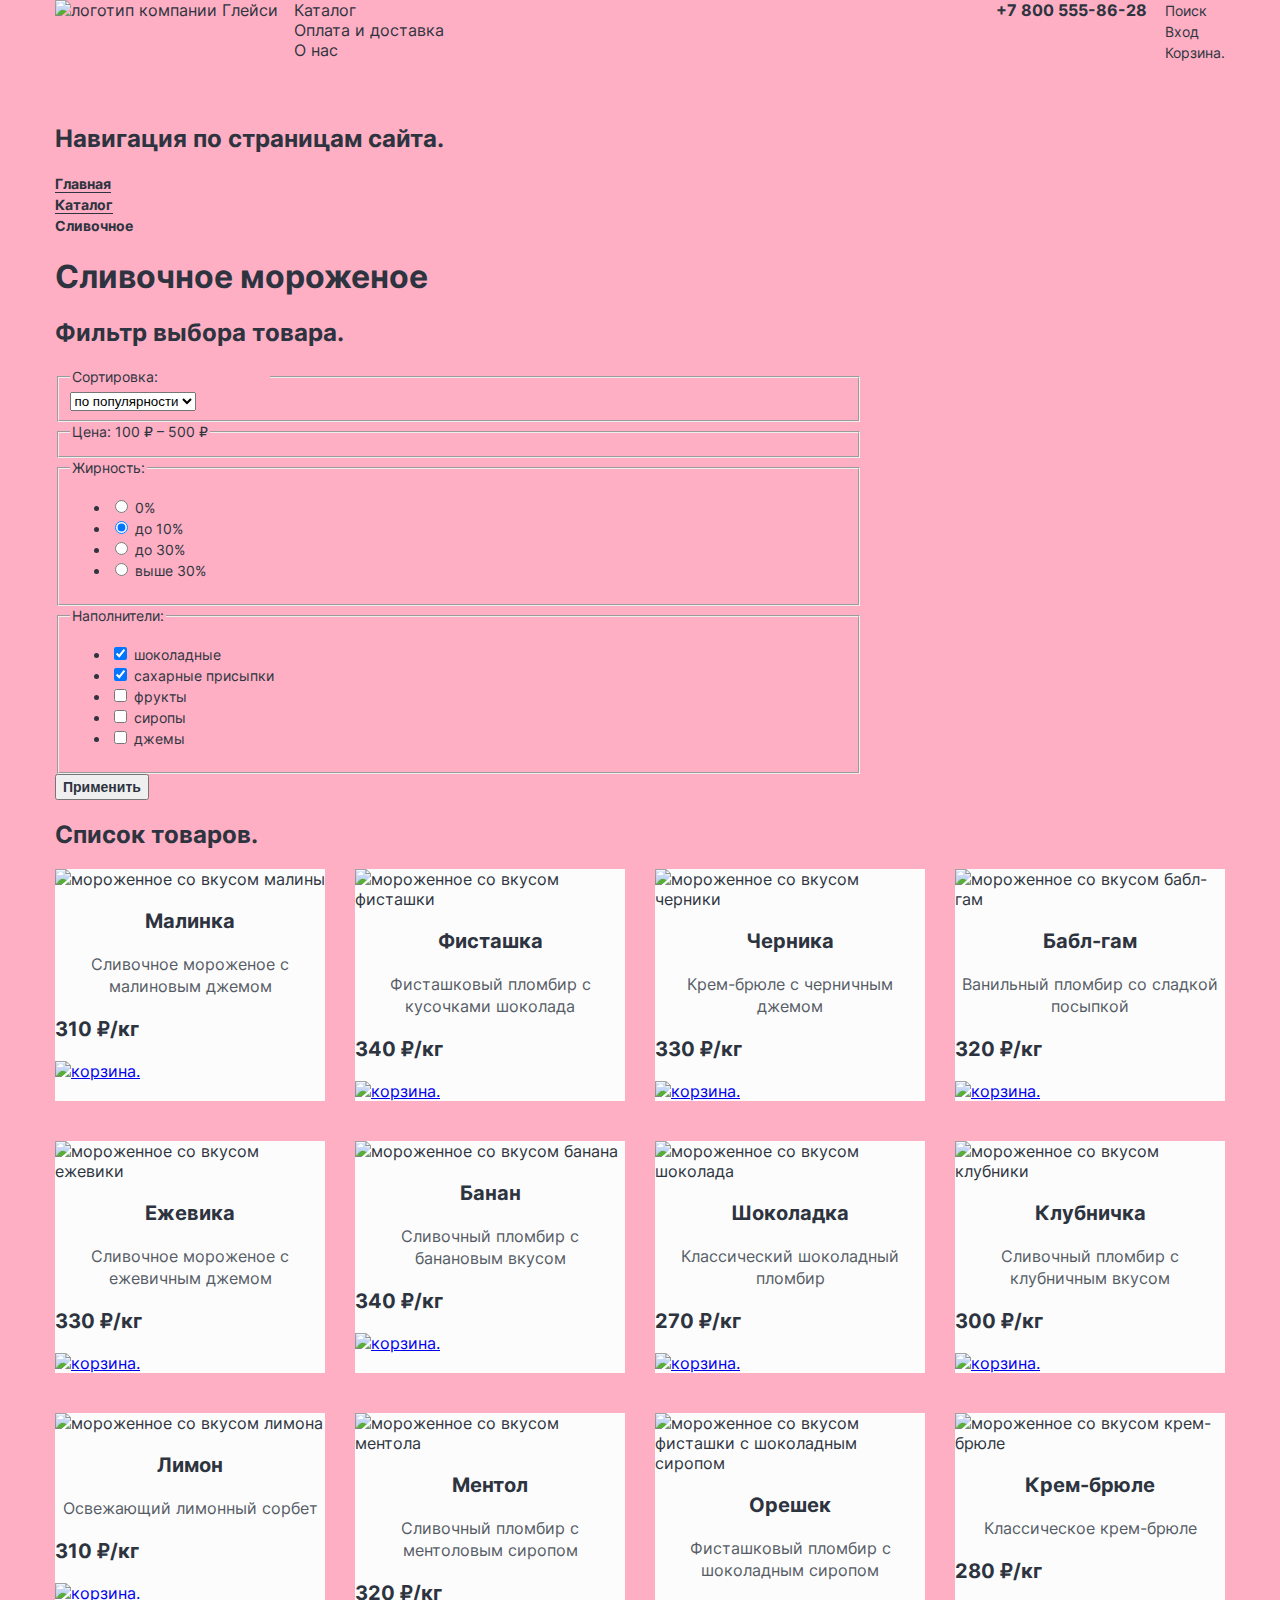
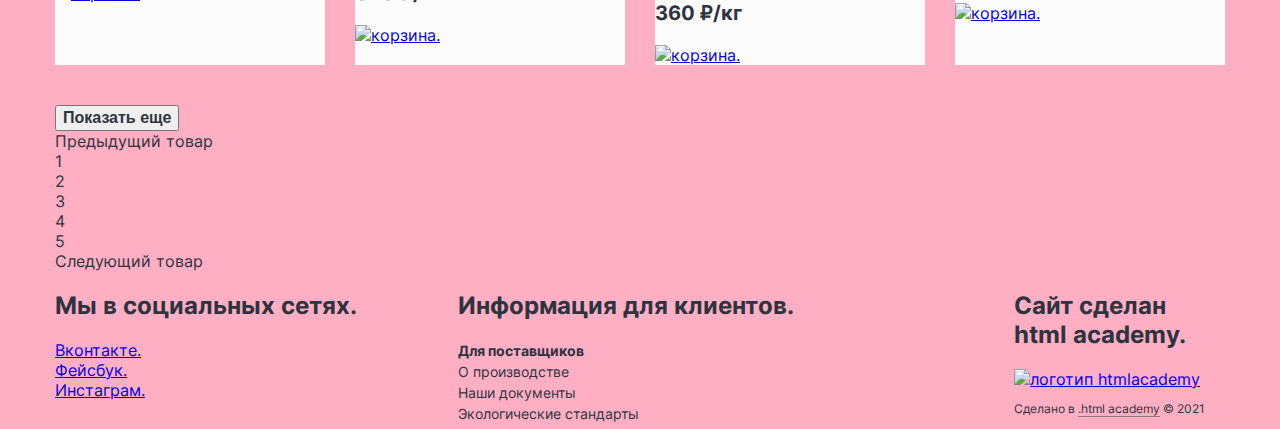
==== catalog.html @ 9976c516 "Сетка страницы и крупных блоков на флексах для главной страницы" ====
<!DOCTYPE html>
<html lang="ru">

<head>
  <meta charset="UTF-8">
  <meta http-equiv="X-UA-Compatible" content="IE=edge">
  <meta name="viewport" content="width=device-width, initial-scale=1.0">
  <title>Каталог магазина Глейси</title>
  <link rel="stylesheet" href="styles/styles.css">
</head>

<body>
  <header class="page-header">
    <div class="header-container">
      <a class="header-logo-link">
        <img class="header-logo-image" src="images/svg/logo-header.svg" width="137" height="56"
          alt="логотип компании Глейси" />
      </a>
      <nav class="navigation">
        <ul class="navigation-list">
          <li class="navigation-item">
            <a class="navigation-link" href="catalog.html">Каталог</a>
          </li>
          <li class="navigation-item">
            <a class="navigation-link" href="#">Оплата и доставка</a>
          </li>
          <li class="navigation-item">
            <a class="navigation-link" href="#">О нас</a>
          </li>
        </ul>
      </nav>
      <a class="header-phone-link" href="tel:78005558628">+7 800 555-86-28</a>
      <ul class="menu-user-list">
        <li class="menu-user-item">
          <a class="menu-user-link" href="#">
            <span class="visually-hidden">Поиск</span>
          </a>
        </li>
        <li class="menu-user-item">
          <a class="menu-user-link" href="#">Вход</a>
        </li>
        <li class="menu-user-item">
          <a class="menu-user-link" href="#"><span class="visually-hidden">Корзина.</span></a>
        </li>
      </ul>
    </div>
  </header>
  <main class="main-catalog main-container">
    <div class="breadcrumbs-container">
      <h2 class="visually-hidden">Навигация по страницам сайта.</h2>
      <ul class="breadcrumbs-list">
        <li class="breadcrumbs-item">
          <a class="breadcrumbs-link" href="index.html">Главная</a>
        </li>
        <li class="breadcrumbs-item">
          <a class="breadcrumbs-link" href="catalog.html">Каталог</a>
        </li>
        <li class="breadcrumbs-item">
          <a class="breadcrumbs-link breadcrumbs-link-current" title="текущая страница">Сливочное</a>
        </li>
      </ul>
    </div>
    <h1 class="visually-hidden">Сливочное мороженое</h1>
    <section class="filter-cards">
      <h2 class="visually-hidden">Фильтр выбора товара.</h2>
      <div class="filter-container">
        <form class="sorting-form" action="https://echo.htmlacademy.ru/" method="GET">
          <fieldset>
            <legend class="sorting-text">Сортировка:</legend>
            <select name="sorting" id="sorting">
              <option value="popular">по популярности</option>
            </select>
          </fieldset>
          <fieldset>
            <legend>Цена: 100 ₽ – 500 ₽</legend>
            <div class="rang"></div>
          </fieldset>
          <fieldset>
            <legend class="fat-text">Жирность:</legend>
            <ul class="fat-list">
              <li class="fat-item">
                <label><input type="radio" name="fat" value="0%"> 0%</label>
              </li>
              <li class="fat-item">
                <label><input type="radio" name="fat" value="before-10%" checked> до 10%</label>
              </li>
              <li class="fat-item">
                <label><input type="radio" name="fat" value="before-30%"> до 30%</label>
              </li>
              <li class="fat-item">
                <label><input type="radio" name="fat" value="after-30 %"> выше 30%</label>
              </li>
            </ul>
          </fieldset>
          <fieldset>
            <legend class="additive-text">Наполнители:</legend>
            <ul class="additive-list">
              <li class="additiv-item">
                <label>
                  <input type="checkbox" name="choclate" value="choclate" checked>
                  шоколадные
                </label>
              </li>
              <li class="additiv-item">
                <label>
                  <input type="checkbox" name="sugar" value="sugar" checked> сахарные
                  присыпки
                </label>
              </li>
              <li class="additiv-item">
                <label>
                  <input type="checkbox" name="frute" value="frute"> фрукты
                </label>
              </li>
              <li class="additiv-item">
                <label>
                  <input type="checkbox" name="syrup" value="syrup"> сиропы
                </label>
              </li>
              <li class="additiv-item">
                <label>
                  <input type="checkbox" name="jam" value="jam"> джемы
                </label>
              </li>
            </ul>
          </fieldset>
          <button class="filter-button" type="submit">Применить</button>
        </form>
      </div>
    </section>
    <section class="ice-cards">
      <h2 class="visually-hidden">Список товаров.</h2>
      <div class="container">
        <ul class="ice-cards-list">
          <li class="ice-cards-item">
            <img class="ice-cards-image" src="images/catalog/malina.png" width="270" height="184"
              alt="мороженное со вкусом малины">
            <h3 class="ice-cards-subtitle">Малинка</h3>
            <p class="ice-cards-text">Сливочное мороженое с малиновым джемом</p>
            <p class="ice-cards-price">310 ₽/кг</p>
            <a href="#" aria-label="Корзина">
              <img src="#" alt="корзина.">
            </a>
          </li>
          <li class="ice-cards-item">
            <img class="ice-cards-image" src="images/catalog/fistashka.png" width="270" height="184"
              alt="мороженное со вкусом фисташки">
            <h3 class="ice-cards-subtitle">Фисташка</h3>
            <p class="ice-cards-text">Фисташковый пломбир с кусочками шоколада</p>
            <p class="ice-cards-price">340 ₽/кг</p>
            <a href="#" aria-label="Корзина">
              <img src="#" alt="корзина.">
            </a>
          </li>
          <li class="ice-cards-item">
            <img class="ice-cards-image" src="images/catalog/chernika.png" width="270" height="184"
              alt="мороженное со вкусом черники">
            <h3 class="ice-cards-subtitle">Черника</h3>
            <p class="ice-cards-text">Крем-брюле с черничным джемом</p>
            <p class="ice-cards-price">330 ₽/кг</p>
            <a href="#" aria-label="Корзина">
              <img src="#" alt="корзина.">
            </a>
          </li>
          <li class="ice-cards-item">
            <img class="ice-cards-image" src="images/catalog/buble-gum.png" width="270" height="184"
              alt="мороженное со вкусом бабл-гам">
            <h3 class="ice-cards-subtitle">Бабл-гам</h3>
            <p class="ice-cards-text">Ванильный пломбир со сладкой посыпкой</p>
            <p class="ice-cards-price">320 ₽/кг</p>
            <a href="#" aria-label="Корзина">
              <img src="#" alt="корзина.">
            </a>
          </li>
          <li class="ice-cards-item">
            <img class="ice-cards-image" src="images/catalog/ejevika.png" width="270" height="184"
              alt="мороженное со вкусом ежевики">
            <h3 class="ice-cards-subtitle">Ежевика</h3>
            <p class="ice-cards-text">Сливочное мороженое с ежевичным джемом</p>
            <p class="ice-cards-price">330 ₽/кг</p>
            <a href="#" aria-label="Корзина">
              <img src="#" alt="корзина.">
            </a>
          </li>
          <li class="ice-cards-item">
            <img class="ice-cards-image" src="images/catalog/banana.png" width="270" height="184"
              alt="мороженное со вкусом банана">
            <h3 class="ice-cards-subtitle">Банан</h3>
            <p class="ice-cards-text">Сливочный пломбир с банановым вкусом</p>
            <p class="ice-cards-price">340 ₽/кг</p>
            <a href="#" aria-label="Корзина">
              <img src="#" alt="корзина.">
            </a>
          </li>
          <li class="ice-cards-item">
            <img class="ice-cards-image" src="images/catalog/choclate.png" width="270" height="184"
              alt="мороженное со вкусом шоколада">
            <h3 class="ice-cards-subtitle">Шоколадка</h3>
            <p class="ice-cards-text">Классический шоколадный пломбир</p>
            <p class="ice-cards-price">270 ₽/кг</p>
            <a href="#" aria-label="Корзина">
              <img src="#" alt="корзина.">
            </a>
          </li>
          <li class="ice-cards-item">
            <img class="ice-cards-image" src="images/catalog/klubnika.png" width="270" height="184"
              alt="мороженное со вкусом клубники">
            <h3 class="ice-cards-subtitle">Клубничка</h3>
            <p class="ice-cards-text">Сливочный пломбир с клубничным вкусом</p>
            <p class="ice-cards-price">300 ₽/кг</p>
            <a href="#" aria-label="Корзина">
              <img src="#" alt="корзина.">
            </a>
          </li>
          <li class="ice-cards-item">
            <img class="ice-cards-image" src="images/catalog/limon.png" width="270" height="184"
              alt="мороженное со вкусом лимона">
            <h3 class="ice-cards-subtitle">Лимон</h3>
            <p class="ice-cards-text">Освежающий лимонный сорбет</p>
            <p class="ice-cards-price">310 ₽/кг</p>
            <a href="#" aria-label="Корзина">
              <img src="#" alt="корзина.">
            </a>
          </li>
          <li class="ice-cards-item">
            <img class="ice-cards-image" src="images/catalog/mentol.png" width="270" height="184"
              alt="мороженное со вкусом ментола">
            <h3 class="ice-cards-subtitle">Ментол</h3>
            <p class="ice-cards-text">Сливочный пломбир с ментоловым сиропом</p>
            <p class="ice-cards-price">320 ₽/кг</p>
            <a href="#" aria-label="Корзина">
              <img src="#" alt="корзина.">
            </a>
          </li>
          <li class="ice-cards-item">
            <img class="ice-cards-image" src="images/catalog/fistashka.png" width="270" height="184"
              alt="мороженное со вкусом фисташки с шоколадным сиропом">
            <h3 class="ice-cards-subtitle">Орешек</h3>
            <p class="ice-cards-text">Фисташковый пломбир с шоколадным сиропом</p>
            <p class="ice-cards-price">360 ₽/кг</p>
            <a href="#" aria-label="Корзина">
              <img src="#" alt="корзина.">
            </a>
          </li>
          <li class="ice-cards-item">
            <img class="ice-cards-image" src="images/catalog/cream-brule.png" width="270" height="184"
              alt="мороженное со вкусом крем-брюле">
            <h3 class="ice-cards-subtitle">Крем-брюле</h3>
            <p class="ice-cards-text">Классическое крем-брюле</p>
            <p class="ice-cards-price">280 ₽/кг</p>
            <a href="#" aria-label="Корзина">
              <img src="#" alt="корзина.">
            </a>
          </li>
        </ul>
        <button class="ice-button-show-more" type="button">Показать еще</button>
        <div class="ice-pagination-container">
          <ul class="ice-pagination-list">
            <li class="ice-pagination-item">
              <a class="ice-pagination-link ice-pagination-prev ice-pagination-disabled">
                <span class="visually-hidden">Предыдущий товар</span>
              </a>
            </li>
            <li class="ice-pagination-item">
              <a class="ice-pagination-link ice-pagination-current" href="#">1</a>
            </li>
            <li class="ice-pagination-item">
              <a class="ice-pagination-link" href="#">2</a>
            </li>
            <li class="ice-pagination-item">
              <a class="ice-pagination-link" href="#">3</a>
            </li>
            <li class="ice-pagination-item">
              <a class="ice-pagination-link" href="#">4</a>
            </li>
            <li class="ice-pagination-item">
              <a class="ice-pagination-link" href="#">5</a>
            </li>
            <li class="ice-pagination-item">
              <a class="ice-pagination-link pagination-next" href="#">
                <span class="visually-hidden">Следующий товар</span>
              </a>
            </li>
          </ul>
        </div>
      </div>
    </section>
  </main>
  <footer class="page-footer">
    <div class="footer-container">
      <section class="social">
        <h2 class="visually-hidden">Мы в социальных сетях.</h2>
        <ul class="social-list">
          <li class="social-item">
            <a class="social-link" href="https://vk.com/htmlacademy">
              <span class="visually-hidden">Вконтакте.</span>
            </a>
          </li>
          <li class="social-item">
            <a class="social-link" href="https://www.facebook.com/htmlacademy">
              <span class="visually-hidden">Фейсбук.</span>
            </a>
          </li>
          <li class="social-item">
            <a class="social-link" href="https://www.instagram.com/htmlacademy/">
              <span class="visually-hidden">Инстаграм.</span>
            </a>
          </li>
        </ul>
      </section>
      <section class="documents-info">
        <h2 class="visually-hidden">Информация для клиентов.</h2>
        <ul class="documents-list">
          <li class="documents-item">
            <a class="documents-link documents-link-current" href="#">Для поставщиков</a>
          </li>
          <li class="documents-item">
            <a class="documents-link" href="#">О производстве</a>
          </li>
          <li class="documents-item">
            <a class="documents-link" href="#">Наши документы</a>
          </li>
          <li class="documents-item">
            <a class="documents-link" href="#">Экологические стандарты</a>
          </li>
        </ul>
      </section>
      <section class="about-site">
        <h2 class="visually-hidden">Сайт сделан html academy.</h2>
        <a class="logo-htmlacademy-link" href="https://htmlacademy.ru/">
          <img class="logo-htmlacademy-image" src="images/svg/logo_htmlacademy.svg" width="93" height="27"
            alt="логотип htmlacademy">
        </a>
        <p class="copyright-htmlacademy">Сделано в
          <a class="htmlacademy-link" href="https://htmlacademy.ru/">.html academy</a>
          © 2021
        </p>
      </section>
    </div>
  </footer>
</body>

</html>
---- styles/styles.css ----
@font-face {
  font-family: "Inter";
  font-style: normal;
  font-weight: 400;
  src: url("../fonts/inter-400.woff2") format("woff2");
  font-display: swap;
}

@font-face {
  font-family: "Inter";
  font-style: normal;
  font-weight: 700;
  src: url("../fonts/inter-700.woff2") format("woff2");
  font-display: swap;
}

@font-face {
  font-family: "Inter";
  font-style: normal;
  font-weight: 900;
  src: url("../fonts/inter-900.woff2") format("woff2");
  font-display: swap;
}

html {
  height: 100%;
}

body {
  margin: 0;
  min-height: 100%;
  display: flex;
  flex-direction: column;
  font-family: "Inter", "Arial", sans-serif;
  font-style: normal;
  font-weight: 400;
  color: #2d3440;
  background-color: #feafc3;
}

.page-header {
  font-size: 16px;
  line-height: 20px;
  color: #2d3440;
}

.header-container {
  width: 1170px;
  min-height: 104px;
  margin: 0 auto;
  display: flex;
}

.header-logo-link {
  margin-right: 16px;
}

.header-logo-image {
  width: 137px;
}

.navigation {
  width: 400px;
  margin-right: auto;
}

.navigation-list {
  list-style: none;
  margin: 0;
  padding: 0;
}

.navigation-link {
  text-decoration: none;
  color: #2d3440;
}

.header-phone-link {
  margin-right: 18px;
  font-weight: 700;
  font-size: 16px;
  line-height: 20px;
  text-decoration: none;
  color: #2d3440;
}

.menu-user-list {
  list-style: none;
  margin: 0;
  padding: 0;
}

.menu-user-link {
  font-size: 14px;
  color: #2d3440;
  text-decoration: none;
}

.main-container {
  flex-grow: 1;
  width: 1170px;
  margin: 0 auto;
}

.slider-container {
  display: flex;
}

.slider-container-text {
  width: 470px;
  margin-left: 70px;
  display: flex;
  flex-direction: column;
}

.slider-container-image {
  width: 630px;
  display: flex;
  align-items: center;
}

.slider-subtitle {
  font-weight: 900;
  font-size: 36px;
  line-height: 46px;
}

.slider-text {
  font-size: 18px;
  line-height: 24px;
}

.slider-link-oder {
  font-weight: bold;
  font-size: 16px;
  line-height: 20px;
  text-decoration: none;
  color: #2d3440;
}

.slider-pagination-list {
  list-style: none;
  margin: 0;
  padding: 0;
  margin-right: auto;
}

.social-list {
  list-style: none;
  margin: 0;
  padding: 0;
}

.present-title {
  width: 443px;
  margin: auto;
  text-align: center;
  font-weight: 900;
  font-size: 32px;
  line-height: 46px;
}

.present-container-general {
  display: flex;
}

.present-container-1 {
  width: 570px;
  min-height: 268px;
  margin-inline-end: 30px;
  display: flex;
  background-color: #FF7799;
}

.present-container-2 {
  width: 570px;
  min-height: 268px;
  display: flex;
  background-color: #FF7799;
}

.present-container-discription {
  width: 320px;
}

.present-container-image {
  width: 230px;
}

.present-subtitle {
  font-weight: 700;
  font-size: 24px;
  line-height: 30px;
}

.present-text {
  font-size: 16px;
  line-height: 22px;
}

.present-button-oder {
  font-weight: bold;
  font-size: 16px;
  line-height: 20px;
  color: #2d3440;
}

.ice-container {
  width: 1170px;
  margin: 0 auto;
}

.ice-cards-list {
  display: flex;
  flex-wrap: wrap;
  list-style: none;
  margin: 0;
  padding: 0;
}

.ice-cards-item {
  width: 270px;
  background-color: #fcfcfc;
  margin-right: 30px;
  margin-bottom: 40px;
}

.ice-cards-item:nth-child(4n+4) {
  margin-right: 0;
}

.ice-cards-title {
  font-weight: 900;
  font-size: 32px;
  line-height: 46px;
  text-align: center;
}
.ice-cards-subtitle {
  font-weight: bold;
  font-size: 20px;
  line-height: 24px;
  text-align: center;
}

.ice-cards-text {
  font-size: 16px;
  line-height: 22px;
  text-align: center;
  color: #565c66;
}

.ice-cards-price {
  font-weight: bold;
  font-size: 20px;
  line-height: 24px;
}

.advantages {
  display: flow-root;
  min-height: 480px;
  background-color: #ffffff;
  background-image: url("../images/advantages.jpg");
  border-radius: 16px;
}

.advantages-container {
  width: 1122px;
  min-height: 432px;
  border-radius: 16px;
  margin: auto;
  background-color: #ffffff;
}

.advantages-list {
  display: flex;
  flex-wrap: wrap;
}

.advantages-item {
  width: 506px;
}

.advantages-subtitle {
  font-weight: 900;
  font-size: 32px;
  line-height: 46px;
  text-align: center;
}

.advantages-list {
  list-style: none;
  margin: 0;
  padding: 0;
}

.advantages-description {
  font-size: 16px;
  line-height: 22px;
  color: #565C66;
}

.news-subscribe-container {
  width: 1170px;
  margin: 0 auto;
  display: flex;
  justify-content: space-between;
}

.news-container {
  display: flow-root;
  width: 570px;
  height: 220px;
  border-radius: 16px;
  background-color: #ffffff;
  background-image: url(../images/blog.jpg);
  background-repeat: no-repeat;
}

.news-blog-title {
  font-size: 16px;
  line-height: 20px;
  color: #565C66;
}

.news-blog-link {
  text-decoration: none;
  color: #2d3440;
}

.news-blog-subtitle {
  font-weight: bold;
  font-size: 24px;
  line-height: 30px;
}

.subscribe {
  width: 570px;
  padding: 6px;
  box-sizing: border-box;
  background-image: url(../images/subscribe.png);
  background-repeat: no-repeat;
}

.subscribe-container {
  display: flow-root;
  width: 558px;
  height: 208px;
  border-radius: 16px;
  background-color: #fcfcfc;
}

.subscribe-text {
  font-size: 16px;
  line-height: 22px;
  color: #565C66;
}

.subscribe-button-submit {
  font-weight: bold;
  font-size: 16px;
  line-height: 20px;
  color: #FCFCFC;
}

.delivery-container {
  width: 1170px;
  margin: 0 auto;
}


.delivery {
  display: flex;
  min-height: 534px;
  background-color: #ffffff;
  background-image: url("../images/delivery.jpg");
  background-repeat: no-repeat;
  border-radius: 16px;
}

.delivery-text-box {
  width: 371px;
  margin: 0 135px 0 100px;
}

.delivery-title {
  font-weight: 900;
  font-size: 32px;
  line-height: 46px;
}

.delivery-text {
  font-size: 16px;
  line-height: 22px;
  color: #565C66;
}

.delivery-form {
  width: 500px;
  min-height: 406px;
  background-color: #fcfcfc;
}

input [text] {
  font-size: 16px;
  line-height: 20px;
  color: #B9B9B9;
}

.delivery-button-submit {
  font-weight: bold;
  font-size: 16px;
  line-height: 20px;
  color: #FCFCFC;
}

.contacts-container {
  width: 1170px;
  margin: 0 auto;
}

.contacts {
  display: flow-root;
  width: 1170px;
  height: 492px;
  background-color: #ffffff;
  background-image: url("../images/contacts.jpg");
  background-repeat: no-repeat;
  border-radius: 16px;
}

.contacts-box {
  width: 343px;
  margin: 64px;
  background-color: #ffffff;
}

.contacts-subtitle {
  font-size: 16px;
  line-height: 22px;
  color: #565C66;
}

.contacts-address-text {
  font-style: normal;
  font-weight: bold;
  font-size: 20px;
  line-height: 24px;
}

.contacts-phone {
  font-weight: bold;
  font-size: 20px;
  line-height: 24px;
}

.contacts-schedule {
  font-size: 14px;
  line-height: 20px;
  color: #565C66;
}

.contacts-button-feedback {
  font-weight: bold;
  font-size: 16px;
  line-height: 20px;
  color: #FCFCFC;
}

.footer-container {
  width: 1170px;
  margin: 0 auto;
  display: flex;
}

.social-list {
  width: 104px;
  margin-right: 299px;
}

.documents-list {
  list-style: none;
  margin: 0;
  padding: 0;
  width: 356px;
  margin-right: 200px;
}

.documents-link {
  font-size: 14px;
  line-height: 20px;
  text-decoration: none;
  color: #2d3440;
}

.documents-link-current {
  font-weight: bold;
}

.about-site {
  width: 193px;
}

.logo-htmlacademy-image {
  width: 93px;
  height: 27px;
}

.copyright-htmlacademy {
  font-size: 12px;
  line-height: 16px;
}

.htmlacademy-link {
  text-decoration: none;
  color: #2d3440;
  border-bottom: 1px solid rgba(45, 52, 64, 0.5);
}

/* стили для каталога */
.breadcrumbs-list {
  list-style: none;
  margin: 0;
  padding: 0;
}

.breadcrumbs-link {
  font-weight: bold;
  font-size: 14px;
  line-height: 20px;
  text-decoration: none;
  color: #2d3440;
  border-bottom: 1px solid #2D3440;
}

.breadcrumbs-link-current {
  border: none;
}

.filter-container {
  width: 807px;
}

.sorting-form {
  font-size: 14px;
  line-height: 20px;
}

.sorting-text {
  width: 196px;
  margin-right: 24px;
}

.filter-button {
  font-weight: bold;
  font-size: 14px;
  line-height: 20px;
  color: #2d3440
}

.ice-pagination-list {
  list-style: none;
  margin: 0;
  padding: 0;
}

.ice-button-show-more {
  font-weight: bold;
  font-size: 16px;
  line-height: 20px;
  color: #2d3440;
}

.ice-pagination-link {
  text-decoration: none;
  color: #2d3440;
  font-size: 16px;
  line-height: 20px;
}
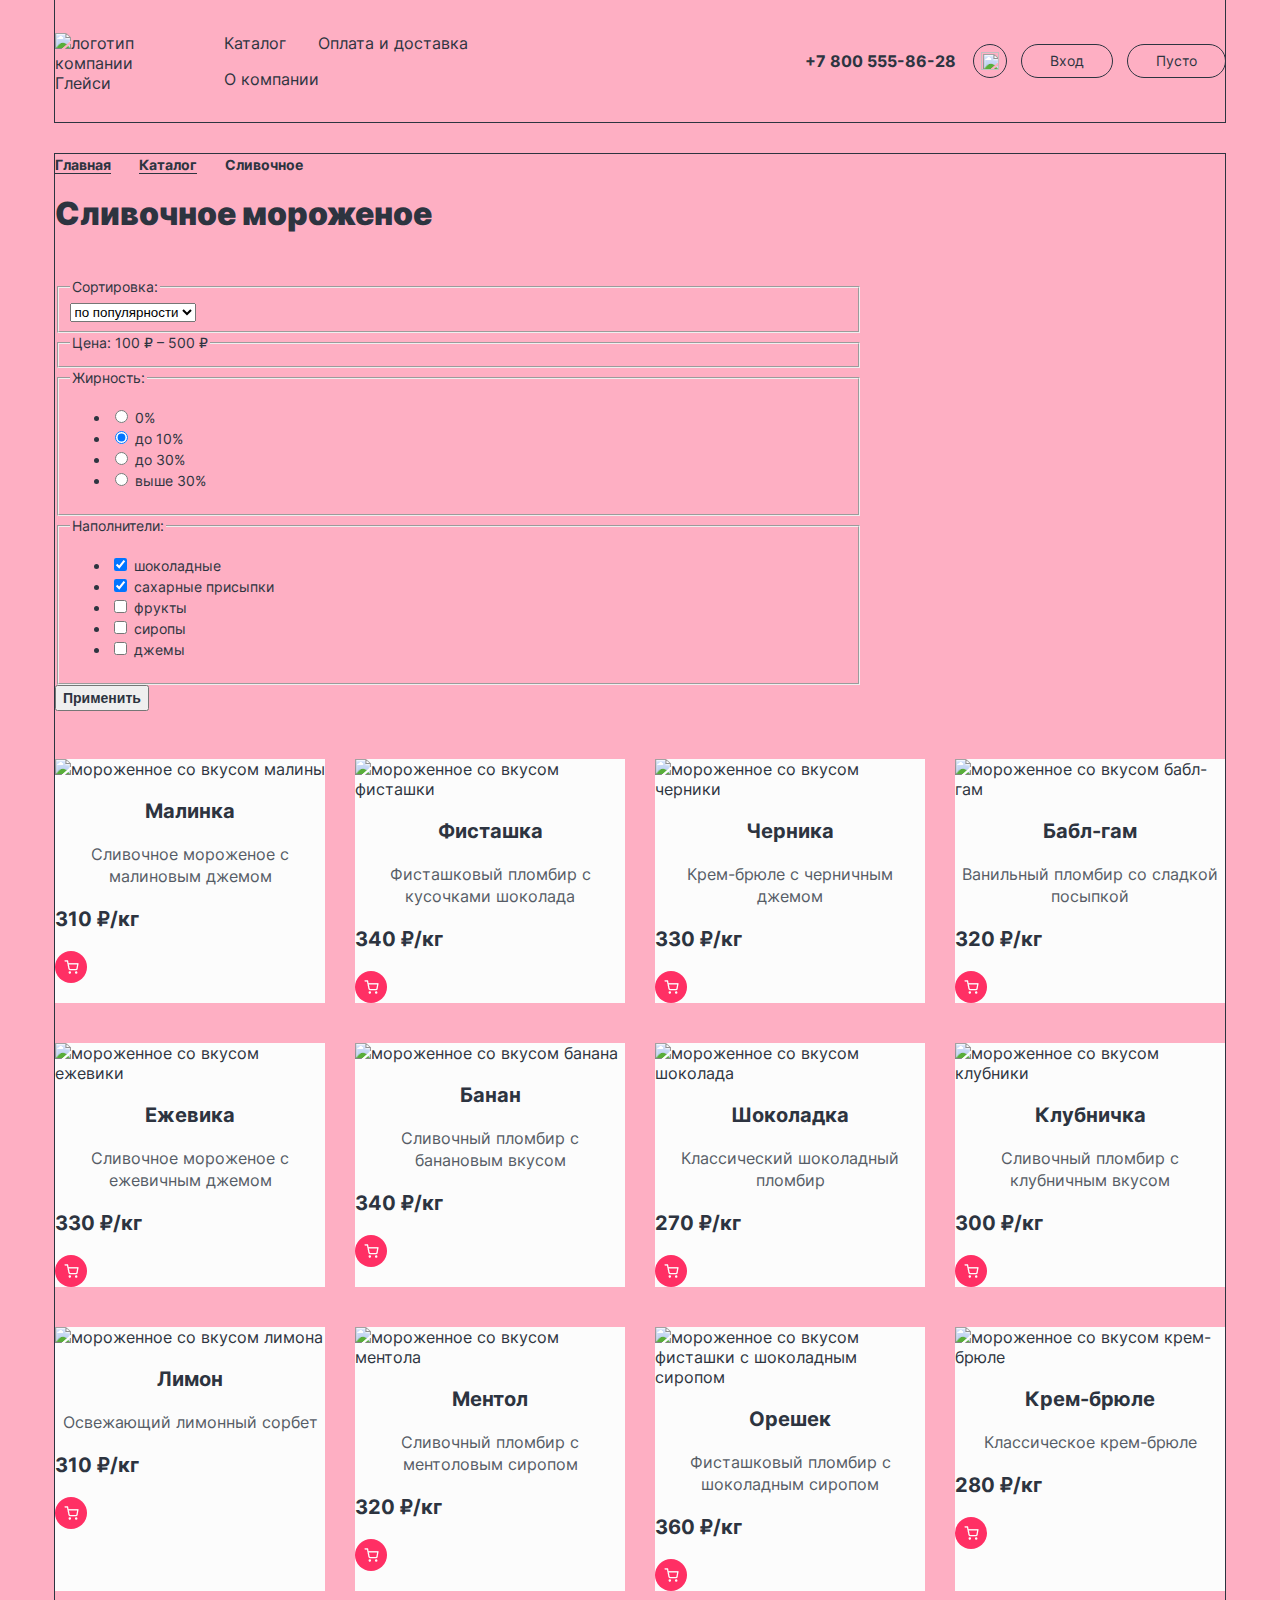
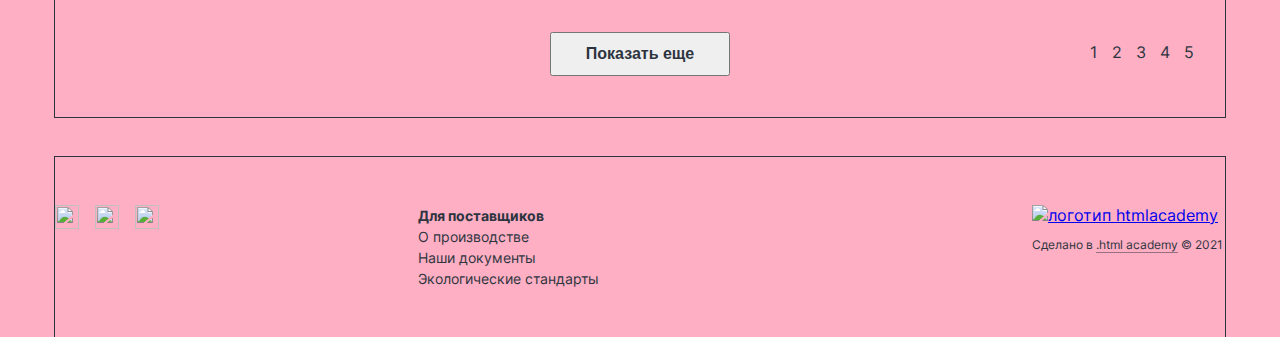
==== commit c8c1d26e: "Микросетки на флексах для всех страниц" ====
--- a/catalog.html
+++ b/catalog.html
@@ -11,7 +11,7 @@
 
 <body>
   <header class="page-header">
-    <div class="header-container">
+    <div class="container header-container">
       <a class="header-logo-link">
         <img class="header-logo-image" src="images/svg/logo-header.svg" width="137" height="56"
           alt="логотип компании Глейси" />
@@ -25,45 +25,49 @@
             <a class="navigation-link" href="#">Оплата и доставка</a>
           </li>
           <li class="navigation-item">
-            <a class="navigation-link" href="#">О нас</a>
+            <a class="navigation-link" href="#">О компании</a>
           </li>
         </ul>
       </nav>
       <a class="header-phone-link" href="tel:78005558628">+7 800 555-86-28</a>
       <ul class="menu-user-list">
         <li class="menu-user-item">
-          <a class="menu-user-link" href="#">
+          <a class="menu-user-link menu-user-search" href="#">
             <span class="visually-hidden">Поиск</span>
+            <img class="menu-user-image" src="./images/svg/search.svg" width="18" height="18" alt="">
           </a>
         </li>
         <li class="menu-user-item">
-          <a class="menu-user-link" href="#">Вход</a>
+          <a class="menu-user-link menu-user-entrance" href="#">Вход</a>
         </li>
         <li class="menu-user-item">
-          <a class="menu-user-link" href="#"><span class="visually-hidden">Корзина.</span></a>
+          <a class="menu-user-link menu-user-basket" href="#">
+            <span class="visually-hidden">Корзина.</span>
+            <span>Пусто</span>
+          </a>
         </li>
       </ul>
     </div>
   </header>
-  <main class="main-catalog main-container">
-    <div class="breadcrumbs-container">
-      <h2 class="visually-hidden">Навигация по страницам сайта.</h2>
-      <ul class="breadcrumbs-list">
-        <li class="breadcrumbs-item">
-          <a class="breadcrumbs-link" href="index.html">Главная</a>
-        </li>
-        <li class="breadcrumbs-item">
-          <a class="breadcrumbs-link" href="catalog.html">Каталог</a>
-        </li>
-        <li class="breadcrumbs-item">
-          <a class="breadcrumbs-link breadcrumbs-link-current" title="текущая страница">Сливочное</a>
-        </li>
-      </ul>
-    </div>
-    <h1 class="visually-hidden">Сливочное мороженое</h1>
-    <section class="filter-cards">
-      <h2 class="visually-hidden">Фильтр выбора товара.</h2>
-      <div class="filter-container">
+  <main class="main-catalog">
+    <div class="container ">
+      <section class="breadcrumbs">
+        <h2 class="visually-hidden">Навигация по страницам сайта.</h2>
+        <ul class="breadcrumbs-list">
+          <li class="breadcrumbs-item">
+            <a class="breadcrumbs-link" href="index.html">Главная</a>
+          </li>
+          <li class="breadcrumbs-item">
+            <a class="breadcrumbs-link" href="catalog.html">Каталог</a>
+          </li>
+          <li class="breadcrumbs-item">
+            <a class="breadcrumbs-link breadcrumbs-link-current" title="текущая страница">Сливочное</a>
+          </li>
+        </ul>
+        <h1 class="catalog-title">Сливочное мороженое</h1>
+      </section>
+      <section class="filter-cards">
+        <h2 class="visually-hidden">Фильтр выбора товара.</h2>
         <form class="sorting-form" action="https://echo.htmlacademy.ru/" method="GET">
           <fieldset>
             <legend class="sorting-text">Сортировка:</legend>
@@ -126,11 +130,9 @@
           </fieldset>
           <button class="filter-button" type="submit">Применить</button>
         </form>
-      </div>
-    </section>
-    <section class="ice-cards">
-      <h2 class="visually-hidden">Список товаров.</h2>
-      <div class="container">
+      </section>
+      <section class="ice-cards ice-cards-catalog">
+        <h2 class="visually-hidden">Список товаров.</h2>
         <ul class="ice-cards-list">
           <li class="ice-cards-item">
             <img class="ice-cards-image" src="images/catalog/malina.png" width="270" height="184"
@@ -138,8 +140,8 @@
             <h3 class="ice-cards-subtitle">Малинка</h3>
             <p class="ice-cards-text">Сливочное мороженое с малиновым джемом</p>
             <p class="ice-cards-price">310 ₽/кг</p>
-            <a href="#" aria-label="Корзина">
-              <img src="#" alt="корзина.">
+            <a class="ice-cards-link" href="#" aria-label="Корзина">
+              <img class="ice-cards-icon" src="./images/svg/cart-white.png" alt="корзина.">
             </a>
           </li>
           <li class="ice-cards-item">
@@ -148,8 +150,8 @@
             <h3 class="ice-cards-subtitle">Фисташка</h3>
             <p class="ice-cards-text">Фисташковый пломбир с кусочками шоколада</p>
             <p class="ice-cards-price">340 ₽/кг</p>
-            <a href="#" aria-label="Корзина">
-              <img src="#" alt="корзина.">
+            <a class="ice-cards-link" href="#" aria-label="Корзина">
+              <img class="ice-cards-icon" src="./images/svg/cart-white.png" alt="корзина.">
             </a>
           </li>
           <li class="ice-cards-item">
@@ -158,8 +160,8 @@
             <h3 class="ice-cards-subtitle">Черника</h3>
             <p class="ice-cards-text">Крем-брюле с черничным джемом</p>
             <p class="ice-cards-price">330 ₽/кг</p>
-            <a href="#" aria-label="Корзина">
-              <img src="#" alt="корзина.">
+            <a class="ice-cards-link" href="#" aria-label="Корзина">
+              <img class="ice-cards-icon" src="./images/svg/cart-white.png" alt="корзина.">
             </a>
           </li>
           <li class="ice-cards-item">
@@ -168,8 +170,8 @@
             <h3 class="ice-cards-subtitle">Бабл-гам</h3>
             <p class="ice-cards-text">Ванильный пломбир со сладкой посыпкой</p>
             <p class="ice-cards-price">320 ₽/кг</p>
-            <a href="#" aria-label="Корзина">
-              <img src="#" alt="корзина.">
+            <a class="ice-cards-link" href="#" aria-label="Корзина">
+              <img class="ice-cards-icon" src="./images/svg/cart-white.png" alt="корзина.">
             </a>
           </li>
           <li class="ice-cards-item">
@@ -178,8 +180,8 @@
             <h3 class="ice-cards-subtitle">Ежевика</h3>
             <p class="ice-cards-text">Сливочное мороженое с ежевичным джемом</p>
             <p class="ice-cards-price">330 ₽/кг</p>
-            <a href="#" aria-label="Корзина">
-              <img src="#" alt="корзина.">
+            <a class="ice-cards-link" href="#" aria-label="Корзина">
+              <img class="ice-cards-icon" src="./images/svg/cart-white.png" alt="корзина.">
             </a>
           </li>
           <li class="ice-cards-item">
@@ -188,8 +190,8 @@
             <h3 class="ice-cards-subtitle">Банан</h3>
             <p class="ice-cards-text">Сливочный пломбир с банановым вкусом</p>
             <p class="ice-cards-price">340 ₽/кг</p>
-            <a href="#" aria-label="Корзина">
-              <img src="#" alt="корзина.">
+            <a class="ice-cards-link" href="#" aria-label="Корзина">
+              <img class="ice-cards-icon" src="./images/svg/cart-white.png" alt="корзина.">
             </a>
           </li>
           <li class="ice-cards-item">
@@ -198,8 +200,8 @@
             <h3 class="ice-cards-subtitle">Шоколадка</h3>
             <p class="ice-cards-text">Классический шоколадный пломбир</p>
             <p class="ice-cards-price">270 ₽/кг</p>
-            <a href="#" aria-label="Корзина">
-              <img src="#" alt="корзина.">
+            <a class="ice-cards-link" href="#" aria-label="Корзина">
+              <img class="ice-cards-icon" src="./images/svg/cart-white.png" alt="корзина.">
             </a>
           </li>
           <li class="ice-cards-item">
@@ -208,8 +210,8 @@
             <h3 class="ice-cards-subtitle">Клубничка</h3>
             <p class="ice-cards-text">Сливочный пломбир с клубничным вкусом</p>
             <p class="ice-cards-price">300 ₽/кг</p>
-            <a href="#" aria-label="Корзина">
-              <img src="#" alt="корзина.">
+            <a class="ice-cards-link" href="#" aria-label="Корзина">
+              <img class="ice-cards-icon" src="./images/svg/cart-white.png" alt="корзина.">
             </a>
           </li>
           <li class="ice-cards-item">
@@ -218,8 +220,8 @@
             <h3 class="ice-cards-subtitle">Лимон</h3>
             <p class="ice-cards-text">Освежающий лимонный сорбет</p>
             <p class="ice-cards-price">310 ₽/кг</p>
-            <a href="#" aria-label="Корзина">
-              <img src="#" alt="корзина.">
+            <a class="ice-cards-link" href="#" aria-label="Корзина">
+              <img class="ice-cards-icon" src="./images/svg/cart-white.png" alt="корзина.">
             </a>
           </li>
           <li class="ice-cards-item">
@@ -228,8 +230,8 @@
             <h3 class="ice-cards-subtitle">Ментол</h3>
             <p class="ice-cards-text">Сливочный пломбир с ментоловым сиропом</p>
             <p class="ice-cards-price">320 ₽/кг</p>
-            <a href="#" aria-label="Корзина">
-              <img src="#" alt="корзина.">
+            <a class="ice-cards-link" href="#" aria-label="Корзина">
+              <img class="ice-cards-icon" src="./images/svg/cart-white.png" alt="корзина.">
             </a>
           </li>
           <li class="ice-cards-item">
@@ -238,8 +240,8 @@
             <h3 class="ice-cards-subtitle">Орешек</h3>
             <p class="ice-cards-text">Фисташковый пломбир с шоколадным сиропом</p>
             <p class="ice-cards-price">360 ₽/кг</p>
-            <a href="#" aria-label="Корзина">
-              <img src="#" alt="корзина.">
+            <a class="ice-cards-link" href="#" aria-label="Корзина">
+              <img class="ice-cards-icon" src="./images/svg/cart-white.png" alt="корзина.">
             </a>
           </li>
           <li class="ice-cards-item">
@@ -248,13 +250,13 @@
             <h3 class="ice-cards-subtitle">Крем-брюле</h3>
             <p class="ice-cards-text">Классическое крем-брюле</p>
             <p class="ice-cards-price">280 ₽/кг</p>
-            <a href="#" aria-label="Корзина">
-              <img src="#" alt="корзина.">
-            </a>
-          </li>
-        </ul>
-        <button class="ice-button-show-more" type="button">Показать еще</button>
-        <div class="ice-pagination-container">
+            <a class="ice-cards-link" href="#" aria-label="Корзина">
+              <img class="ice-cards-icon" src="./images/svg/cart-white.png" alt="корзина.">
+            </a>
+          </li>
+        </ul>
+        <div class="button-pagination-box">
+          <button class="ice-button-show-more" type="button">Показать еще</button>
           <ul class="ice-pagination-list">
             <li class="ice-pagination-item">
               <a class="ice-pagination-link ice-pagination-prev ice-pagination-disabled">
@@ -283,27 +285,30 @@
             </li>
           </ul>
         </div>
-      </div>
-    </section>
+      </section>
+    </div>
   </main>
   <footer class="page-footer">
-    <div class="footer-container">
-      <section class="social">
+    <div class="container footer-container">
+      <section class="social-footer">
         <h2 class="visually-hidden">Мы в социальных сетях.</h2>
         <ul class="social-list">
           <li class="social-item">
             <a class="social-link" href="https://vk.com/htmlacademy">
               <span class="visually-hidden">Вконтакте.</span>
+              <img src="./images/svg/vk-white.svg" width="24" height="24" alt="">
             </a>
           </li>
           <li class="social-item">
             <a class="social-link" href="https://www.facebook.com/htmlacademy">
               <span class="visually-hidden">Фейсбук.</span>
+              <img src="./images/svg/facebook-white.svg" width="24" height="24" alt="">
             </a>
           </li>
           <li class="social-item">
             <a class="social-link" href="https://www.instagram.com/htmlacademy/">
               <span class="visually-hidden">Инстаграм.</span>
+              <img src="./images/svg/instagram-white.svg" width="24" height="24" alt="">
             </a>
           </li>
         </ul>
--- a/styles/styles.css
+++ b/styles/styles.css
@@ -38,6 +38,23 @@
   background-color: #feafc3;
 }
 
+.visually-hidden {
+  position: absolute;
+  width: 1px;
+  height: 1px;
+  margin: -1px;
+  padding: 0;
+  border: 0;
+  clip: rect(0 0 0 0);
+  overflow: hidden;
+}
+
+.container {
+  width: 1170px;
+  margin: 0 auto;
+  outline: 1px solid;
+}
+
 .page-header {
   font-size: 16px;
   line-height: 20px;
@@ -45,17 +62,20 @@
 }
 
 .header-container {
-  width: 1170px;
   min-height: 104px;
-  margin: 0 auto;
-  display: flex;
+  display: flex;
+  align-items: center;
+  padding: 25px 0;
+  box-sizing: border-box;
 }
 
 .header-logo-link {
+  display: block;
   margin-right: 16px;
 }
 
 .header-logo-image {
+  display: block;
   width: 137px;
 }
 
@@ -68,11 +88,19 @@
   list-style: none;
   margin: 0;
   padding: 0;
+  display: flex;
+  flex-wrap: wrap;
+}
+
+.navigation-item {
+  border-radius: 26px;
 }
 
 .navigation-link {
-  text-decoration: none;
-  color: #2d3440;
+  display: block;
+  text-decoration: none;
+  color: #2d3440;
+  padding: 8px 16px;
 }
 
 .header-phone-link {
@@ -85,35 +113,81 @@
 }
 
 .menu-user-list {
-  list-style: none;
-  margin: 0;
-  padding: 0;
+  display: flex;
+  list-style: none;
+  margin: 0;
+  padding: 0;
+}
+
+.menu-user-item {
+  margin-right: 16px;
+}
+
+.menu-user-item:last-of-type {
+  margin-right: 0;
 }
 
 .menu-user-link {
+  /* display: block; */
   font-size: 14px;
   color: #2d3440;
   text-decoration: none;
 }
 
-.main-container {
+.menu-user-search {
+  display: flex;
+  justify-content: center;
+  align-items: center;
+  width: 32px;
+  height: 32px;
+  border-radius: 50%;
+  outline: 1px solid;
+}
+
+.menu-user-entrance {
+  display: flex;
+  justify-content: center;
+  align-items: center;
+  width: 90px;
+  height: 32px;
+  border-radius: 20px;
+  outline: 1px solid;
+}
+
+.menu-user-basket {
+  display: flex;
+  justify-content: center;
+  align-items: center;
+  min-width: 97px;
+  height: 32px;
+  border-radius: 20px;
+  outline: 1px solid;
+}
+
+.main-index {
+  padding-top: 21px;
+  padding-bottom: 48px;
   flex-grow: 1;
-  width: 1170px;
-  margin: 0 auto;
-}
-
-.slider-container {
-  display: flex;
-}
-
-.slider-container-text {
+}
+
+.slider {
+  box-sizing: border-box;
+}
+
+.slider-box {
+  display: flex;
+  padding-left: 70px;
+  outline: 1px solid;
+}
+
+.slider-box-text {
   width: 470px;
-  margin-left: 70px;
-  display: flex;
+  display: flex;
+  align-self: center;
   flex-direction: column;
 }
 
-.slider-container-image {
+.slider-box-image {
   width: 630px;
   display: flex;
   align-items: center;
@@ -123,77 +197,136 @@
   font-weight: 900;
   font-size: 36px;
   line-height: 46px;
+  margin: 0;
+  margin-bottom: 24px;
 }
 
 .slider-text {
   font-size: 18px;
   line-height: 24px;
+  margin: 0;
+  margin-bottom: 48px;
 }
 
 .slider-link-oder {
-  font-weight: bold;
-  font-size: 16px;
-  line-height: 20px;
-  text-decoration: none;
-  color: #2d3440;
+  display: flex;
+  justify-content: center;
+  align-items: center;
+  width: 139px;
+  height: 44px;
+  border-radius: 26px;
+  font-weight: bold;
+  font-size: 16px;
+  line-height: 20px;
+  text-decoration: none;
+  color: #2d3440;
+  background-color: #fcfcfc;
+  background-clip: padding-box;
+  border: 4px solid rgba(252, 252, 252, 0.4);
+}
+
+.slider-pagination {
+  display: flex;
+  margin-bottom: 80px;
 }
 
 .slider-pagination-list {
+  display: flex;
+  width: 52px;
+  justify-content: space-between;
+  align-items: flex-end;
   list-style: none;
   margin: 0;
   padding: 0;
   margin-right: auto;
 }
 
+.slider-pagination-link {
+  display: block;
+  width: 12px;
+  height: 12px;
+  border-radius: 50%;
+  background-color: #fcfcfc;
+  opacity: 0.3;
+}
+
 .social-list {
-  list-style: none;
-  margin: 0;
-  padding: 0;
+  display: flex;
+  justify-content: space-between;
+  width: 104px;
+  list-style: none;
+  margin: 0;
+  padding: 0;
+  vertical-align: baseline;
+}
+
+.social-link img {
+  display: block;
+}
+
+.present {
+  margin-bottom: 80px;
+  outline: 1px solid;
 }
 
 .present-title {
   width: 443px;
-  margin: auto;
+  margin: 0 auto;
+  margin-bottom: 56px;
   text-align: center;
   font-weight: 900;
   font-size: 32px;
   line-height: 46px;
 }
 
-.present-container-general {
-  display: flex;
-}
-
-.present-container-1 {
+.present-box-general {
+  display: flex;
+  justify-content: space-between;
+}
+
+.present-box-1 {
+  display: flex;
+  box-sizing: border-box;
   width: 570px;
   min-height: 268px;
-  margin-inline-end: 30px;
-  display: flex;
+  padding-left: 40px;
+  border-radius: 16px;
   background-color: #FF7799;
 }
 
-.present-container-2 {
+.present-box-2 {
   width: 570px;
   min-height: 268px;
   display: flex;
+  padding-left: 40px;
+  border-radius: 16px;
+  box-sizing: border-box;
   background-color: #FF7799;
 }
 
-.present-container-discription {
+.present-box-discription {
   width: 320px;
-}
-
-.present-container-image {
+  padding: 40px 0;
+}
+
+.present-box-image {
+  display: flex;
+  justify-content: center;
+  align-items: flex-end;
   width: 230px;
 }
 
 .present-subtitle {
+  margin: 0;
+  margin-bottom: 16px;
   font-weight: 700;
   font-size: 24px;
   line-height: 30px;
 }
 
 .present-text {
+  margin: 0;
+  margin-bottom: 32px;
   font-size: 16px;
   line-height: 22px;
 }
@@ -203,16 +336,34 @@
   font-size: 16px;
   line-height: 20px;
   color: #2d3440;
-}
-
-.ice-container {
-  width: 1170px;
+  width: 176px;
+  height: 44px;
+  border-radius: 26px;
+  background-clip: padding-box;
+  background-color: #fcfcfc;
+  border: 4px solid rgba(252, 252, 252, 0.4);
+}
+
+.ice-cards {
+  margin-bottom: 80px;
+}
+
+.ice-cards-catalog {
+  margin-bottom: 0;
+}
+
+.ice-cards-title {
   margin: 0 auto;
+  margin-bottom: 56px;
+  width: 527px;
+
 }
 
 .ice-cards-list {
-  display: flex;
-  flex-wrap: wrap;
+  display: grid;
+  grid-template-columns: repeat(4, 270px);
+  column-gap: 30px;
+  row-gap: 40px;
   list-style: none;
   margin: 0;
   padding: 0;
@@ -221,12 +372,6 @@
 .ice-cards-item {
   width: 270px;
   background-color: #fcfcfc;
-  margin-right: 30px;
-  margin-bottom: 40px;
-}
-
-.ice-cards-item:nth-child(4n+4) {
-  margin-right: 0;
 }
 
 .ice-cards-title {
@@ -255,32 +400,43 @@
   line-height: 24px;
 }
 
+.ice-cards-link {
+  display: flex;
+  justify-content: center;
+  align-items: center;
+  text-decoration: none;
+  width: 32px;
+  height: 32px;
+  border-radius: 50%;
+  background-color: #ff2f64;
+}
+
 .advantages {
-  display: flow-root;
+  display: flex;
   min-height: 480px;
+  margin-bottom: 80px;
   background-color: #ffffff;
   background-image: url("../images/advantages.jpg");
   border-radius: 16px;
 }
 
-.advantages-container {
+.advantages-box {
   width: 1122px;
   min-height: 432px;
   border-radius: 16px;
   margin: auto;
+  box-sizing: border-box;
+  padding: 40px 56px;
   background-color: #ffffff;
 }
 
-.advantages-list {
-  display: flex;
-  flex-wrap: wrap;
-}
-
 .advantages-item {
-  width: 506px;
+  width: 505px;
 }
 
 .advantages-subtitle {
+  margin: 0;
+  margin-bottom: 56px;
   font-weight: 900;
   font-size: 32px;
   line-height: 46px;
@@ -291,23 +447,29 @@
   list-style: none;
   margin: 0;
   padding: 0;
+  display: flex;
+  flex-wrap: wrap;
 }
 
 .advantages-description {
+  margin: 0;
   font-size: 16px;
   line-height: 22px;
   color: #565C66;
 }
 
-.news-subscribe-container {
+.news-subscribe-box {
   width: 1170px;
   margin: 0 auto;
+  margin-bottom: 80px;
   display: flex;
   justify-content: space-between;
 }
 
-.news-container {
-  display: flow-root;
+.news-blog {
+  box-sizing: border-box;
+  padding-top: 32px;
+  padding-left: 32px;
   width: 570px;
   height: 220px;
   border-radius: 16px;
@@ -317,6 +479,8 @@
 }
 
 .news-blog-title {
+  margin: 0;
+  margin-bottom: 13px;
   font-size: 16px;
   line-height: 20px;
   color: #565C66;
@@ -328,6 +492,7 @@
 }
 
 .news-blog-subtitle {
+  width: 303px;
   font-weight: bold;
   font-size: 24px;
   line-height: 30px;
@@ -341,15 +506,18 @@
   background-repeat: no-repeat;
 }
 
-.subscribe-container {
-  display: flow-root;
+.subscribe-box {
   width: 558px;
   height: 208px;
+  box-sizing: border-box;
+  padding: 26px;
   border-radius: 16px;
   background-color: #fcfcfc;
 }
 
 .subscribe-text {
+  margin: 0;
+  margin-bottom: 42px;
   font-size: 16px;
   line-height: 22px;
   color: #565C66;
@@ -362,39 +530,44 @@
   color: #FCFCFC;
 }
 
-.delivery-container {
-  width: 1170px;
-  margin: 0 auto;
-}
-
-
 .delivery {
   display: flex;
+  justify-content: space-between;
   min-height: 534px;
+  margin-bottom: 80px;
   background-color: #ffffff;
   background-image: url("../images/delivery.jpg");
   background-repeat: no-repeat;
   border-radius: 16px;
+  box-sizing: border-box;
+  padding: 64px;
+  padding-left: 100px;
 }
 
 .delivery-text-box {
   width: 371px;
-  margin: 0 135px 0 100px;
+  margin-top: 103px;
 }
 
 .delivery-title {
+  margin: 0;
+  margin-bottom: 24px;
   font-weight: 900;
   font-size: 32px;
   line-height: 46px;
 }
 
 .delivery-text {
+  margin: 0;
+  margin-bottom: 32px;
   font-size: 16px;
   line-height: 22px;
   color: #565C66;
 }
 
 .delivery-form {
+  box-sizing: border-box;
+  padding: 40px;
   width: 500px;
   min-height: 406px;
   background-color: #fcfcfc;
@@ -413,15 +586,13 @@
   color: #FCFCFC;
 }
 
-.contacts-container {
-  width: 1170px;
-  margin: 0 auto;
-}
-
 .contacts {
-  display: flow-root;
   width: 1170px;
   height: 492px;
+  box-sizing: border-box;
+  padding: 64px;
+  box-sizing: border-box;
+  padding: 64px;
   background-color: #ffffff;
   background-image: url("../images/contacts.jpg");
   background-repeat: no-repeat;
@@ -430,17 +601,23 @@
 
 .contacts-box {
   width: 343px;
-  margin: 64px;
+  box-sizing: border-box;
+  padding: 40px;
+  border-radius: 8px;
   background-color: #ffffff;
 }
 
 .contacts-subtitle {
+  margin: 0;
+  margin-bottom: 12px;
   font-size: 16px;
   line-height: 22px;
   color: #565C66;
 }
 
 .contacts-address-text {
+  margin: 0;
+  margin-bottom: 24px;
   font-style: normal;
   font-weight: bold;
   font-size: 20px;
@@ -448,33 +625,42 @@
 }
 
 .contacts-phone {
+  margin: 0;
   font-weight: bold;
   font-size: 20px;
   line-height: 24px;
 }
 
 .contacts-schedule {
+  margin: 0;
+  margin-bottom: 32px;
   font-size: 14px;
   line-height: 20px;
-  color: #565C66;
+  color: #565c66;
 }
 
 .contacts-button-feedback {
+  width: 250px;
+  height: 46px;
+  border-radius: 26px;
   font-weight: bold;
   font-size: 16px;
   line-height: 20px;
   color: #FCFCFC;
+  background-color: #ff2f64;
+  background-clip: padding-box;
+  border: 4px solid rgba(255, 47, 100, 0.3);
 }
 
 .footer-container {
-  width: 1170px;
+  display: flex;
+  box-sizing: border-box;
+  padding-top: 48px;
+  padding-bottom: 48px;
+}
+
+.documents-info {
   margin: 0 auto;
-  display: flex;
-}
-
-.social-list {
-  width: 104px;
-  margin-right: 299px;
 }
 
 .documents-list {
@@ -482,7 +668,6 @@
   margin: 0;
   padding: 0;
   width: 356px;
-  margin-right: 200px;
 }
 
 .documents-link {
@@ -517,10 +702,24 @@
 }
 
 /* стили для каталога */
+.main-catalog {
+  padding: 32px 0 40px;
+}
+
+.breadcrumbs {
+  margin-bottom: 40px;
+}
+
 .breadcrumbs-list {
-  list-style: none;
-  margin: 0;
-  padding: 0;
+  display: flex;
+  list-style: none;
+  margin: 0;
+  margin-bottom: 16px;
+  padding: 0;
+}
+
+.breadcrumbs-item {
+  margin-right: 28px;
 }
 
 .breadcrumbs-link {
@@ -536,8 +735,17 @@
   border: none;
 }
 
-.filter-container {
+.catalog-title {
+  margin: 0;
+  font-weight: 900;
+  font-size: 32px;
+  line-height: 46px;
+  color: #2d3440;
+}
+
+.filter-cards {
   width: 807px;
+  margin-bottom: 48px;
 }
 
 .sorting-form {
@@ -545,11 +753,6 @@
   line-height: 20px;
 }
 
-.sorting-text {
-  width: 196px;
-  margin-right: 24px;
-}
-
 .filter-button {
   font-weight: bold;
   font-size: 14px;
@@ -557,13 +760,31 @@
   color: #2d3440
 }
 
+.button-pagination-box {
+  display: flex;
+  align-items: center;
+  padding: 41px 0;
+}
+
 .ice-pagination-list {
-  list-style: none;
-  margin: 0;
-  padding: 0;
+  display: flex;
+  list-style: none;
+  margin: 0;
+  padding: 0;
+}
+
+.ice-pagination-item {
+  width: 24px;
+  height: 24px;
+  text-align: center;
+  vertical-align: middle;
 }
 
 .ice-button-show-more {
+  width: 180px;
+  height: 44px;
+  margin-left: 495px;
+  margin-right: auto;
   font-weight: bold;
   font-size: 16px;
   line-height: 20px;
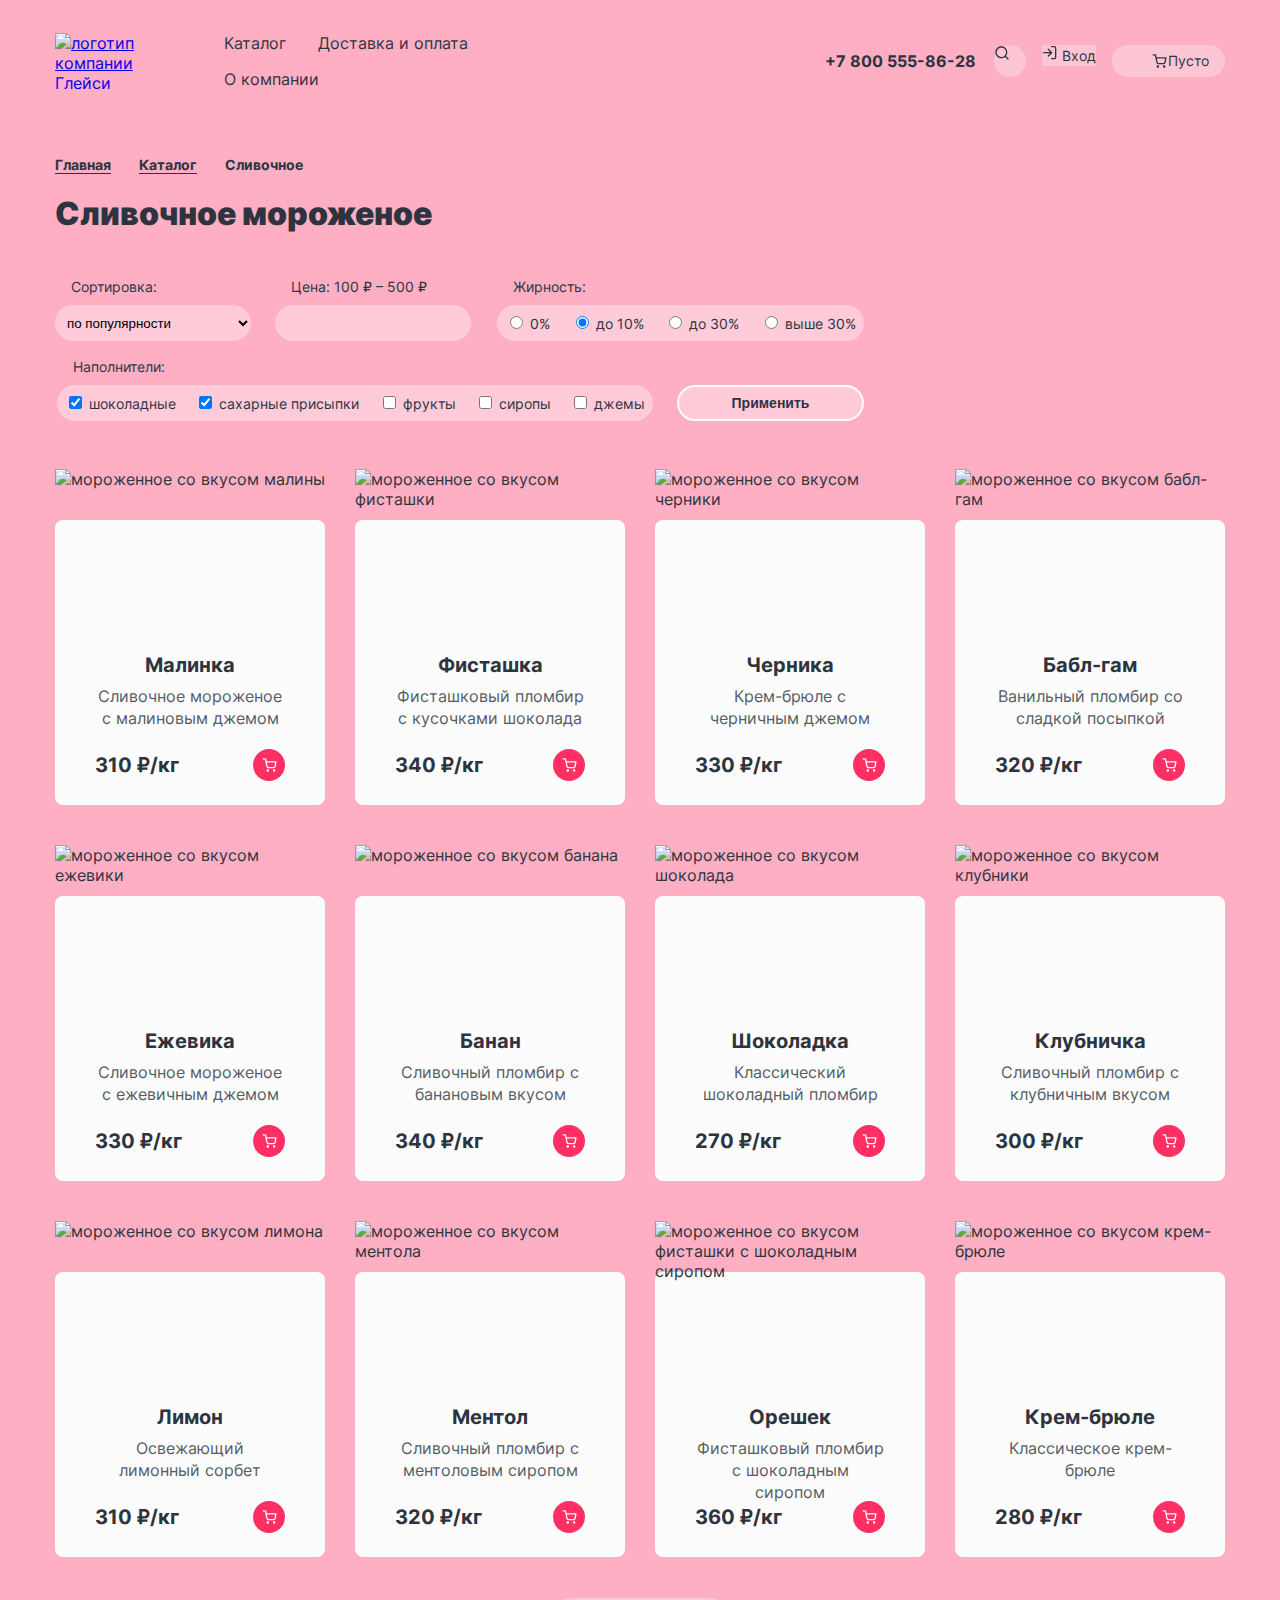
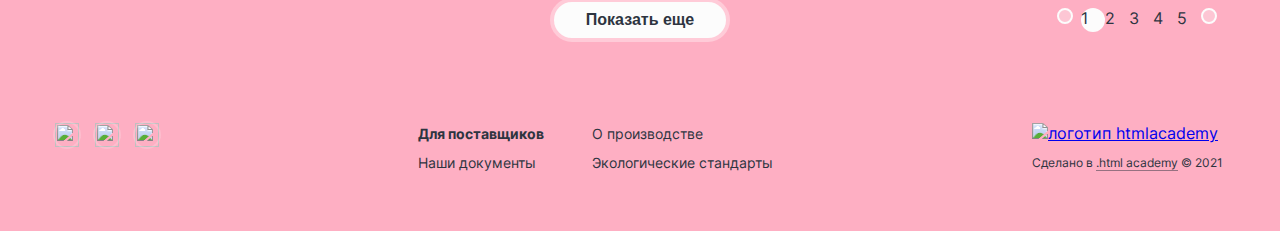
==== commit 01db462b: "Декоративные элементы на главной странице" ====
--- a/catalog.html
+++ b/catalog.html
@@ -12,7 +12,7 @@
 <body>
   <header class="page-header">
     <div class="container header-container">
-      <a class="header-logo-link">
+      <a class="header-logo-link" href="index.html">
         <img class="header-logo-image" src="images/svg/logo-header.svg" width="137" height="56"
           alt="логотип компании Глейси" />
       </a>
@@ -22,7 +22,7 @@
             <a class="navigation-link" href="catalog.html">Каталог</a>
           </li>
           <li class="navigation-item">
-            <a class="navigation-link" href="#">Оплата и доставка</a>
+            <a class="navigation-link" href="#">Доставка и оплата</a>
           </li>
           <li class="navigation-item">
             <a class="navigation-link" href="#">О компании</a>
@@ -34,14 +34,33 @@
         <li class="menu-user-item">
           <a class="menu-user-link menu-user-search" href="#">
             <span class="visually-hidden">Поиск</span>
-            <img class="menu-user-image" src="./images/svg/search.svg" width="18" height="18" alt="">
+            <svg class="menu-user-search-icon" aria-hidden="true" focusable="false" width="16" height="16" fill="none"
+              xmlns="http://www.w3.org/2000/svg">
+              <path fill-rule="evenodd" clip-rule="evenodd"
+                d="M2.6634 7.33c0-2.5773 2.0893-4.6666 4.6667-4.6666 2.5773 0 4.6666 2.0893 4.6666 4.6667 0 1.2573-.4972 2.3984-1.3057 3.2375a.6833.6833 0 0 0-.1234.1235c-.8391.8085-1.9803 1.3056-3.2375 1.3056-2.5774 0-4.6667-2.0893-4.6667-4.6666Zm8.4118 4.688a5.9747 5.9747 0 0 1-3.7451 1.3121c-3.3137 0-6-2.6863-6-6s2.6863-6 6-6 6 2.6863 6 6a5.9745 5.9745 0 0 1-1.3121 3.7451l2.4501 2.4501a.6667.6667 0 1 1-.9428.9429l-2.4501-2.4502Z"
+                fill="#2D3440" />
+            </svg>
           </a>
         </li>
         <li class="menu-user-item">
-          <a class="menu-user-link menu-user-entrance" href="#">Вход</a>
+          <a class="menu-user-link menu-user-entrance" href="#">
+            <svg class="menu-user-icon-entrance" aria-hidden="true" focusable="false" width="16" height="16" fill="none"
+              xmlns="http://www.w3.org/2000/svg">
+              <path fill-rule="evenodd" clip-rule="evenodd"
+                d="M9 1.6667A.6667.6667 0 0 1 9.6667 1h2.6666a1.9997 1.9997 0 0 1 2 2v9.3333a1.9996 1.9996 0 0 1-2 2H9.6667a.6666.6666 0 1 1 0-1.3333h2.6666a.6664.6664 0 0 0 .4714-.1953.6664.6664 0 0 0 .1953-.4714V3a.6664.6664 0 0 0-.6667-.6667H9.6667A.6667.6667 0 0 1 9 1.6667ZM5.8619 3.8619a.6667.6667 0 0 1 .9428 0l3.3291 3.3291a.6624.6624 0 0 1 .129.177.664.664 0 0 1 .0705.2987.6636.6636 0 0 1-.1998.4759l-3.3288 3.3288a.6667.6667 0 1 1-.9428-.9428L8.057 8.3333H1.6668a.6667.6667 0 1 1 0-1.3333h6.3905L5.8619 4.8047a.6667.6667 0 0 1 0-.9428Z"
+                fill="#2D3440" />
+            </svg>
+            Вход
+          </a>
         </li>
         <li class="menu-user-item">
           <a class="menu-user-link menu-user-basket" href="#">
+            <svg class="menu-user-icon-basket" aria-hidden="true" focusable="false" width="16" height="16" fill="none"
+              xmlns="http://www.w3.org/2000/svg">
+              <path fill-rule="evenodd" clip-rule="evenodd"
+                d="M1.1667 1.25a.6667.6667 0 0 0 0 1.3333h1.7712l.4675 2.3354a.664.664 0 0 0 .0106.0531l.9674 4.8333.0001.0006a1.8254 1.8254 0 0 0 1.8183 1.4691h5.6207a1.8256 1.8256 0 0 0 1.8185-1.4697l.001-.005.9271-4.8614a.6669.6669 0 0 0-.6549-.7915H4.6107l-.4726-2.3614a.6667.6667 0 0 0-.6537-.5358H1.1667ZM5.691 9.5444l-.8134-4.0639h8.2308l-.7756 4.0669a.4923.4923 0 0 1-.4918.3942v-.0001H6.1962v-.0001l-.0128.0002a.4922.4922 0 0 1-.4922-.3962l-.0002-.001Zm-1.1336 3.961c0-.6879.5577-1.2457 1.2457-1.2457.688 0 1.2457.5578 1.2457 1.2457 0 .688-.5577 1.2457-1.2457 1.2457-.688 0-1.2457-.5577-1.2457-1.2457Zm6.3733 0c0-.6879.5577-1.2457 1.2457-1.2457.688 0 1.2457.5578 1.2457 1.2457 0 .688-.5577 1.2457-1.2457 1.2457-.688 0-1.2457-.5577-1.2457-1.2457Z"
+                fill="#2D3440" />
+            </svg>
             <span class="visually-hidden">Корзина.</span>
             <span>Пусто</span>
           </a>
@@ -69,61 +88,76 @@
       <section class="filter-cards">
         <h2 class="visually-hidden">Фильтр выбора товара.</h2>
         <form class="sorting-form" action="https://echo.htmlacademy.ru/" method="GET">
-          <fieldset>
+          <fieldset class="field-sorting">
             <legend class="sorting-text">Сортировка:</legend>
-            <select name="sorting" id="sorting">
+            <select class="sorting-select" name="sorting" id="sorting">
               <option value="popular">по популярности</option>
             </select>
           </fieldset>
-          <fieldset>
-            <legend>Цена: 100 ₽ – 500 ₽</legend>
+          <fieldset class="field-rang">
+            <legend class="rang-text">Цена: 100 ₽ – 500 ₽</legend>
             <div class="rang"></div>
           </fieldset>
-          <fieldset>
+          <fieldset class="field-fat">
             <legend class="fat-text">Жирность:</legend>
             <ul class="fat-list">
               <li class="fat-item">
-                <label><input type="radio" name="fat" value="0%"> 0%</label>
+                <label>
+                  <input type="radio" name="fat" value="0%">
+                  0%
+                </label>
               </li>
               <li class="fat-item">
-                <label><input type="radio" name="fat" value="before-10%" checked> до 10%</label>
+                <label>
+                  <input type="radio" name="fat" value="before-10%" checked>
+                  до 10%
+                </label>
               </li>
               <li class="fat-item">
-                <label><input type="radio" name="fat" value="before-30%"> до 30%</label>
+                <label>
+                  <input type="radio" name="fat" value="before-30%">
+                  до 30%
+                </label>
               </li>
               <li class="fat-item">
-                <label><input type="radio" name="fat" value="after-30 %"> выше 30%</label>
+                <label>
+                  <input type="radio" name="fat" value="after-30 %">
+                  выше 30%
+                </label>
               </li>
             </ul>
           </fieldset>
-          <fieldset>
+          <fieldset class="field-additive">
             <legend class="additive-text">Наполнители:</legend>
             <ul class="additive-list">
-              <li class="additiv-item">
+              <li class="additive-item">
                 <label>
                   <input type="checkbox" name="choclate" value="choclate" checked>
                   шоколадные
                 </label>
               </li>
-              <li class="additiv-item">
-                <label>
-                  <input type="checkbox" name="sugar" value="sugar" checked> сахарные
-                  присыпки
-                </label>
-              </li>
-              <li class="additiv-item">
-                <label>
-                  <input type="checkbox" name="frute" value="frute"> фрукты
-                </label>
-              </li>
-              <li class="additiv-item">
-                <label>
-                  <input type="checkbox" name="syrup" value="syrup"> сиропы
-                </label>
-              </li>
-              <li class="additiv-item">
-                <label>
-                  <input type="checkbox" name="jam" value="jam"> джемы
+              <li class="additive-item">
+                <label>
+                  <input type="checkbox" name="sugar" value="sugar" checked>
+                  сахарные присыпки
+                </label>
+              </li>
+              <li class="additive-item">
+                <label>
+                  <input type="checkbox" name="frute" value="frute">
+                  фрукты
+                </label>
+              </li>
+              <li class="additive-item">
+                <label>
+                  <input type="checkbox" name="syrup" value="syrup">
+                  сиропы
+                </label>
+              </li>
+              <li class="additive-item">
+                <label>
+                  <input type="checkbox" name="jam" value="jam">
+                  джемы
                 </label>
               </li>
             </ul>
@@ -135,124 +169,208 @@
         <h2 class="visually-hidden">Список товаров.</h2>
         <ul class="ice-cards-list">
           <li class="ice-cards-item">
-            <img class="ice-cards-image" src="images/catalog/malina.png" width="270" height="184"
+            <img class="ice-cards-image" src="./images/catalog/malina.png" width="270" height="184"
               alt="мороженное со вкусом малины">
-            <h3 class="ice-cards-subtitle">Малинка</h3>
-            <p class="ice-cards-text">Сливочное мороженое с малиновым джемом</p>
-            <p class="ice-cards-price">310 ₽/кг</p>
-            <a class="ice-cards-link" href="#" aria-label="Корзина">
-              <img class="ice-cards-icon" src="./images/svg/cart-white.png" alt="корзина.">
-            </a>
-          </li>
-          <li class="ice-cards-item">
-            <img class="ice-cards-image" src="images/catalog/fistashka.png" width="270" height="184"
+            <div class="fon">
+              <h3 class="ice-cards-subtitle">Малинка</h3>
+              <p class="ice-cards-text">Сливочное мороженое с малиновым джемом</p>
+              <p class="ice-cards-price">310 ₽/кг</p>
+              <a class="ice-cards-link" href="#" aria-label="Корзина">
+                <svg aria-hidden="true" focusable="false" width="15" height="14" fill="none"
+                  xmlns="http://www.w3.org/2000/svg">
+                  <path fill-rule="evenodd" clip-rule="evenodd"
+                    d="M1.17.25a.67.67 0 1 0 0 1.33h1.77l.47 2.34v.05l.97 4.84a1.83 1.83 0 0 0 1.82 1.46h5.62a1.83 1.83 0 0 0 1.82-1.46V8.8l.93-4.86a.67.67 0 0 0-.66-.8h-9.3L4.14.8a.67.67 0 0 0-.66-.54H1.17Zm4.52 8.3-.81-4.07h8.23l-.78 4.07a.5.5 0 0 1-.49.4H6.18a.5.5 0 0 1-.49-.4ZM4.56 12.5a1.25 1.25 0 1 1 2.49 0 1.25 1.25 0 0 1-2.5 0Zm6.37 0a1.25 1.25 0 1 1 2.5 0 1.25 1.25 0 0 1-2.5 0Z"
+                    fill="#FCFCFC" />
+                </svg>
+              </a>
+            </div>
+          </li>
+          <li class="ice-cards-item">
+            <img class="ice-cards-image" src="./images/catalog/fistashka.png" width="270" height="184"
               alt="мороженное со вкусом фисташки">
-            <h3 class="ice-cards-subtitle">Фисташка</h3>
-            <p class="ice-cards-text">Фисташковый пломбир с кусочками шоколада</p>
-            <p class="ice-cards-price">340 ₽/кг</p>
-            <a class="ice-cards-link" href="#" aria-label="Корзина">
-              <img class="ice-cards-icon" src="./images/svg/cart-white.png" alt="корзина.">
-            </a>
-          </li>
-          <li class="ice-cards-item">
-            <img class="ice-cards-image" src="images/catalog/chernika.png" width="270" height="184"
+            <div class="fon">
+              <h3 class="ice-cards-subtitle">Фисташка</h3>
+              <p class="ice-cards-text">Фисташковый пломбир с кусочками шоколада</p>
+              <p class="ice-cards-price">340 ₽/кг</p>
+              <a class="ice-cards-link" href="#" aria-label="Корзина">
+                <svg aria-hidden="true" focusable="false" width="15" height="14" fill="none"
+                  xmlns="http://www.w3.org/2000/svg">
+                  <path fill-rule="evenodd" clip-rule="evenodd"
+                    d="M1.17.25a.67.67 0 1 0 0 1.33h1.77l.47 2.34v.05l.97 4.84a1.83 1.83 0 0 0 1.82 1.46h5.62a1.83 1.83 0 0 0 1.82-1.46V8.8l.93-4.86a.67.67 0 0 0-.66-.8h-9.3L4.14.8a.67.67 0 0 0-.66-.54H1.17Zm4.52 8.3-.81-4.07h8.23l-.78 4.07a.5.5 0 0 1-.49.4H6.18a.5.5 0 0 1-.49-.4ZM4.56 12.5a1.25 1.25 0 1 1 2.49 0 1.25 1.25 0 0 1-2.5 0Zm6.37 0a1.25 1.25 0 1 1 2.5 0 1.25 1.25 0 0 1-2.5 0Z"
+                    fill="#FCFCFC" />
+                </svg>
+              </a>
+            </div>
+          </li>
+          <li class="ice-cards-item">
+            <img class="ice-cards-image" src="./images/catalog/chernika.png" width="270" height="184"
               alt="мороженное со вкусом черники">
-            <h3 class="ice-cards-subtitle">Черника</h3>
-            <p class="ice-cards-text">Крем-брюле с черничным джемом</p>
-            <p class="ice-cards-price">330 ₽/кг</p>
-            <a class="ice-cards-link" href="#" aria-label="Корзина">
-              <img class="ice-cards-icon" src="./images/svg/cart-white.png" alt="корзина.">
-            </a>
-          </li>
-          <li class="ice-cards-item">
-            <img class="ice-cards-image" src="images/catalog/buble-gum.png" width="270" height="184"
+            <div class="fon">
+              <h3 class="ice-cards-subtitle">Черника</h3>
+              <p class="ice-cards-text">Крем-брюле с черничным джемом</p>
+              <p class="ice-cards-price">330 ₽/кг</p>
+              <a class="ice-cards-link" href="#" aria-label="Корзина">
+                <svg aria-hidden="true" focusable="false" width="15" height="14" fill="none"
+                  xmlns="http://www.w3.org/2000/svg">
+                  <path fill-rule="evenodd" clip-rule="evenodd"
+                    d="M1.17.25a.67.67 0 1 0 0 1.33h1.77l.47 2.34v.05l.97 4.84a1.83 1.83 0 0 0 1.82 1.46h5.62a1.83 1.83 0 0 0 1.82-1.46V8.8l.93-4.86a.67.67 0 0 0-.66-.8h-9.3L4.14.8a.67.67 0 0 0-.66-.54H1.17Zm4.52 8.3-.81-4.07h8.23l-.78 4.07a.5.5 0 0 1-.49.4H6.18a.5.5 0 0 1-.49-.4ZM4.56 12.5a1.25 1.25 0 1 1 2.49 0 1.25 1.25 0 0 1-2.5 0Zm6.37 0a1.25 1.25 0 1 1 2.5 0 1.25 1.25 0 0 1-2.5 0Z"
+                    fill="#FCFCFC" />
+                </svg>
+              </a>
+            </div>
+          </li>
+          <li class="ice-cards-item">
+            <img class="ice-cards-image" src="./images/catalog/buble-gum.png" width="270" height="184"
               alt="мороженное со вкусом бабл-гам">
-            <h3 class="ice-cards-subtitle">Бабл-гам</h3>
-            <p class="ice-cards-text">Ванильный пломбир со сладкой посыпкой</p>
-            <p class="ice-cards-price">320 ₽/кг</p>
-            <a class="ice-cards-link" href="#" aria-label="Корзина">
-              <img class="ice-cards-icon" src="./images/svg/cart-white.png" alt="корзина.">
-            </a>
-          </li>
-          <li class="ice-cards-item">
-            <img class="ice-cards-image" src="images/catalog/ejevika.png" width="270" height="184"
+            <div class="fon">
+              <h3 class="ice-cards-subtitle">Бабл-гам</h3>
+              <p class="ice-cards-text">Ванильный пломбир со сладкой посыпкой</p>
+              <p class="ice-cards-price">320 ₽/кг</p>
+              <a class="ice-cards-link" href="#" aria-label="Корзина">
+                <svg aria-hidden="true" focusable="false" width="15" height="14" fill="none"
+                  xmlns="http://www.w3.org/2000/svg">
+                  <path fill-rule="evenodd" clip-rule="evenodd"
+                    d="M1.17.25a.67.67 0 1 0 0 1.33h1.77l.47 2.34v.05l.97 4.84a1.83 1.83 0 0 0 1.82 1.46h5.62a1.83 1.83 0 0 0 1.82-1.46V8.8l.93-4.86a.67.67 0 0 0-.66-.8h-9.3L4.14.8a.67.67 0 0 0-.66-.54H1.17Zm4.52 8.3-.81-4.07h8.23l-.78 4.07a.5.5 0 0 1-.49.4H6.18a.5.5 0 0 1-.49-.4ZM4.56 12.5a1.25 1.25 0 1 1 2.49 0 1.25 1.25 0 0 1-2.5 0Zm6.37 0a1.25 1.25 0 1 1 2.5 0 1.25 1.25 0 0 1-2.5 0Z"
+                    fill="#FCFCFC" />
+                </svg>
+              </a>
+            </div>
+          </li>
+          <li class="ice-cards-item">
+            <img class="ice-cards-image" src="./images/catalog/ejevika.png" width="270" height="184"
               alt="мороженное со вкусом ежевики">
-            <h3 class="ice-cards-subtitle">Ежевика</h3>
-            <p class="ice-cards-text">Сливочное мороженое с ежевичным джемом</p>
-            <p class="ice-cards-price">330 ₽/кг</p>
-            <a class="ice-cards-link" href="#" aria-label="Корзина">
-              <img class="ice-cards-icon" src="./images/svg/cart-white.png" alt="корзина.">
-            </a>
-          </li>
-          <li class="ice-cards-item">
-            <img class="ice-cards-image" src="images/catalog/banana.png" width="270" height="184"
+            <div class="fon">
+              <h3 class="ice-cards-subtitle">Ежевика</h3>
+              <p class="ice-cards-text">Сливочное мороженое с ежевичным джемом</p>
+              <p class="ice-cards-price">330 ₽/кг</p>
+              <a class="ice-cards-link" href="#" aria-label="Корзина">
+                <svg aria-hidden="true" focusable="false" width="15" height="14" fill="none"
+                  xmlns="http://www.w3.org/2000/svg">
+                  <path fill-rule="evenodd" clip-rule="evenodd"
+                    d="M1.17.25a.67.67 0 1 0 0 1.33h1.77l.47 2.34v.05l.97 4.84a1.83 1.83 0 0 0 1.82 1.46h5.62a1.83 1.83 0 0 0 1.82-1.46V8.8l.93-4.86a.67.67 0 0 0-.66-.8h-9.3L4.14.8a.67.67 0 0 0-.66-.54H1.17Zm4.52 8.3-.81-4.07h8.23l-.78 4.07a.5.5 0 0 1-.49.4H6.18a.5.5 0 0 1-.49-.4ZM4.56 12.5a1.25 1.25 0 1 1 2.49 0 1.25 1.25 0 0 1-2.5 0Zm6.37 0a1.25 1.25 0 1 1 2.5 0 1.25 1.25 0 0 1-2.5 0Z"
+                    fill="#FCFCFC" />
+                </svg>
+              </a>
+            </div>
+          </li>
+          <li class="ice-cards-item">
+            <img class="ice-cards-image" src="./images/catalog/banana.png" width="270" height="184"
               alt="мороженное со вкусом банана">
-            <h3 class="ice-cards-subtitle">Банан</h3>
-            <p class="ice-cards-text">Сливочный пломбир с банановым вкусом</p>
-            <p class="ice-cards-price">340 ₽/кг</p>
-            <a class="ice-cards-link" href="#" aria-label="Корзина">
-              <img class="ice-cards-icon" src="./images/svg/cart-white.png" alt="корзина.">
-            </a>
-          </li>
-          <li class="ice-cards-item">
-            <img class="ice-cards-image" src="images/catalog/choclate.png" width="270" height="184"
+            <div class="fon">
+              <h3 class="ice-cards-subtitle">Банан</h3>
+              <p class="ice-cards-text">Сливочный пломбир с банановым вкусом</p>
+              <p class="ice-cards-price">340 ₽/кг</p>
+              <a class="ice-cards-link" href="#" aria-label="Корзина">
+                <svg aria-hidden="true" focusable="false" width="15" height="14" fill="none"
+                  xmlns="http://www.w3.org/2000/svg">
+                  <path fill-rule="evenodd" clip-rule="evenodd"
+                    d="M1.17.25a.67.67 0 1 0 0 1.33h1.77l.47 2.34v.05l.97 4.84a1.83 1.83 0 0 0 1.82 1.46h5.62a1.83 1.83 0 0 0 1.82-1.46V8.8l.93-4.86a.67.67 0 0 0-.66-.8h-9.3L4.14.8a.67.67 0 0 0-.66-.54H1.17Zm4.52 8.3-.81-4.07h8.23l-.78 4.07a.5.5 0 0 1-.49.4H6.18a.5.5 0 0 1-.49-.4ZM4.56 12.5a1.25 1.25 0 1 1 2.49 0 1.25 1.25 0 0 1-2.5 0Zm6.37 0a1.25 1.25 0 1 1 2.5 0 1.25 1.25 0 0 1-2.5 0Z"
+                    fill="#FCFCFC" />
+                </svg>
+              </a>
+            </div>
+          </li>
+          <li class="ice-cards-item">
+            <img class="ice-cards-image" src="./images/catalog/choclate.png" width="270" height="184"
               alt="мороженное со вкусом шоколада">
-            <h3 class="ice-cards-subtitle">Шоколадка</h3>
-            <p class="ice-cards-text">Классический шоколадный пломбир</p>
-            <p class="ice-cards-price">270 ₽/кг</p>
-            <a class="ice-cards-link" href="#" aria-label="Корзина">
-              <img class="ice-cards-icon" src="./images/svg/cart-white.png" alt="корзина.">
-            </a>
-          </li>
-          <li class="ice-cards-item">
-            <img class="ice-cards-image" src="images/catalog/klubnika.png" width="270" height="184"
+            <div class="fon">
+              <h3 class="ice-cards-subtitle">Шоколадка</h3>
+              <p class="ice-cards-text">Классический шоколадный пломбир</p>
+              <p class="ice-cards-price">270 ₽/кг</p>
+              <a class="ice-cards-link" href="#" aria-label="Корзина">
+                <svg aria-hidden="true" focusable="false" width="15" height="14" fill="none"
+                  xmlns="http://www.w3.org/2000/svg">
+                  <path fill-rule="evenodd" clip-rule="evenodd"
+                    d="M1.17.25a.67.67 0 1 0 0 1.33h1.77l.47 2.34v.05l.97 4.84a1.83 1.83 0 0 0 1.82 1.46h5.62a1.83 1.83 0 0 0 1.82-1.46V8.8l.93-4.86a.67.67 0 0 0-.66-.8h-9.3L4.14.8a.67.67 0 0 0-.66-.54H1.17Zm4.52 8.3-.81-4.07h8.23l-.78 4.07a.5.5 0 0 1-.49.4H6.18a.5.5 0 0 1-.49-.4ZM4.56 12.5a1.25 1.25 0 1 1 2.49 0 1.25 1.25 0 0 1-2.5 0Zm6.37 0a1.25 1.25 0 1 1 2.5 0 1.25 1.25 0 0 1-2.5 0Z"
+                    fill="#FCFCFC" />
+                </svg>
+              </a>
+            </div>
+          </li>
+          <li class="ice-cards-item">
+            <img class="ice-cards-image" src="./images/catalog/klubnika.png" width="270" height="184"
               alt="мороженное со вкусом клубники">
-            <h3 class="ice-cards-subtitle">Клубничка</h3>
-            <p class="ice-cards-text">Сливочный пломбир с клубничным вкусом</p>
-            <p class="ice-cards-price">300 ₽/кг</p>
-            <a class="ice-cards-link" href="#" aria-label="Корзина">
-              <img class="ice-cards-icon" src="./images/svg/cart-white.png" alt="корзина.">
-            </a>
-          </li>
-          <li class="ice-cards-item">
-            <img class="ice-cards-image" src="images/catalog/limon.png" width="270" height="184"
+            <div class="fon">
+              <h3 class="ice-cards-subtitle">Клубничка</h3>
+              <p class="ice-cards-text">Сливочный пломбир с клубничным вкусом</p>
+              <p class="ice-cards-price">300 ₽/кг</p>
+              <a class="ice-cards-link" href="#" aria-label="Корзина">
+                <svg aria-hidden="true" focusable="false" width="15" height="14" fill="none"
+                  xmlns="http://www.w3.org/2000/svg">
+                  <path fill-rule="evenodd" clip-rule="evenodd"
+                    d="M1.17.25a.67.67 0 1 0 0 1.33h1.77l.47 2.34v.05l.97 4.84a1.83 1.83 0 0 0 1.82 1.46h5.62a1.83 1.83 0 0 0 1.82-1.46V8.8l.93-4.86a.67.67 0 0 0-.66-.8h-9.3L4.14.8a.67.67 0 0 0-.66-.54H1.17Zm4.52 8.3-.81-4.07h8.23l-.78 4.07a.5.5 0 0 1-.49.4H6.18a.5.5 0 0 1-.49-.4ZM4.56 12.5a1.25 1.25 0 1 1 2.49 0 1.25 1.25 0 0 1-2.5 0Zm6.37 0a1.25 1.25 0 1 1 2.5 0 1.25 1.25 0 0 1-2.5 0Z"
+                    fill="#FCFCFC" />
+                </svg>
+              </a>
+            </div>
+          </li>
+          <li class="ice-cards-item">
+            <img class="ice-cards-image" src="./images/catalog/limon.png" width="270" height="184"
               alt="мороженное со вкусом лимона">
-            <h3 class="ice-cards-subtitle">Лимон</h3>
-            <p class="ice-cards-text">Освежающий лимонный сорбет</p>
-            <p class="ice-cards-price">310 ₽/кг</p>
-            <a class="ice-cards-link" href="#" aria-label="Корзина">
-              <img class="ice-cards-icon" src="./images/svg/cart-white.png" alt="корзина.">
-            </a>
-          </li>
-          <li class="ice-cards-item">
-            <img class="ice-cards-image" src="images/catalog/mentol.png" width="270" height="184"
+            <div class="fon">
+              <h3 class="ice-cards-subtitle">Лимон</h3>
+              <p class="ice-cards-text">Освежающий лимонный сорбет</p>
+              <p class="ice-cards-price">310 ₽/кг</p>
+              <a class="ice-cards-link" href="#" aria-label="Корзина">
+                <svg aria-hidden="true" focusable="false" width="15" height="14" fill="none"
+                  xmlns="http://www.w3.org/2000/svg">
+                  <path fill-rule="evenodd" clip-rule="evenodd"
+                    d="M1.17.25a.67.67 0 1 0 0 1.33h1.77l.47 2.34v.05l.97 4.84a1.83 1.83 0 0 0 1.82 1.46h5.62a1.83 1.83 0 0 0 1.82-1.46V8.8l.93-4.86a.67.67 0 0 0-.66-.8h-9.3L4.14.8a.67.67 0 0 0-.66-.54H1.17Zm4.52 8.3-.81-4.07h8.23l-.78 4.07a.5.5 0 0 1-.49.4H6.18a.5.5 0 0 1-.49-.4ZM4.56 12.5a1.25 1.25 0 1 1 2.49 0 1.25 1.25 0 0 1-2.5 0Zm6.37 0a1.25 1.25 0 1 1 2.5 0 1.25 1.25 0 0 1-2.5 0Z"
+                    fill="#FCFCFC" />
+                </svg>
+              </a>
+            </div>
+          </li>
+          <li class="ice-cards-item">
+            <img class="ice-cards-image" src="./images/catalog/mentol.png" width="270" height="184"
               alt="мороженное со вкусом ментола">
-            <h3 class="ice-cards-subtitle">Ментол</h3>
-            <p class="ice-cards-text">Сливочный пломбир с ментоловым сиропом</p>
-            <p class="ice-cards-price">320 ₽/кг</p>
-            <a class="ice-cards-link" href="#" aria-label="Корзина">
-              <img class="ice-cards-icon" src="./images/svg/cart-white.png" alt="корзина.">
-            </a>
-          </li>
-          <li class="ice-cards-item">
-            <img class="ice-cards-image" src="images/catalog/fistashka.png" width="270" height="184"
+            <div class="fon">
+              <h3 class="ice-cards-subtitle">Ментол</h3>
+              <p class="ice-cards-text">Сливочный пломбир с ментоловым сиропом</p>
+              <p class="ice-cards-price">320 ₽/кг</p>
+              <a class="ice-cards-link" href="#" aria-label="Корзина">
+                <svg aria-hidden="true" focusable="false" width="15" height="14" fill="none"
+                  xmlns="http://www.w3.org/2000/svg">
+                  <path fill-rule="evenodd" clip-rule="evenodd"
+                    d="M1.17.25a.67.67 0 1 0 0 1.33h1.77l.47 2.34v.05l.97 4.84a1.83 1.83 0 0 0 1.82 1.46h5.62a1.83 1.83 0 0 0 1.82-1.46V8.8l.93-4.86a.67.67 0 0 0-.66-.8h-9.3L4.14.8a.67.67 0 0 0-.66-.54H1.17Zm4.52 8.3-.81-4.07h8.23l-.78 4.07a.5.5 0 0 1-.49.4H6.18a.5.5 0 0 1-.49-.4ZM4.56 12.5a1.25 1.25 0 1 1 2.49 0 1.25 1.25 0 0 1-2.5 0Zm6.37 0a1.25 1.25 0 1 1 2.5 0 1.25 1.25 0 0 1-2.5 0Z"
+                    fill="#FCFCFC" />
+                </svg>
+              </a>
+            </div>
+          </li>
+          <li class="ice-cards-item">
+            <img class="ice-cards-image" src="./images/catalog/fistashka.png" width="270" height="184"
               alt="мороженное со вкусом фисташки с шоколадным сиропом">
-            <h3 class="ice-cards-subtitle">Орешек</h3>
-            <p class="ice-cards-text">Фисташковый пломбир с шоколадным сиропом</p>
-            <p class="ice-cards-price">360 ₽/кг</p>
-            <a class="ice-cards-link" href="#" aria-label="Корзина">
-              <img class="ice-cards-icon" src="./images/svg/cart-white.png" alt="корзина.">
-            </a>
-          </li>
-          <li class="ice-cards-item">
-            <img class="ice-cards-image" src="images/catalog/cream-brule.png" width="270" height="184"
+            <div class="fon">
+              <h3 class="ice-cards-subtitle">Орешек</h3>
+              <p class="ice-cards-text">Фисташковый пломбир с шоколадным сиропом</p>
+              <p class="ice-cards-price">360 ₽/кг</p>
+              <a class="ice-cards-link" href="#" aria-label="Корзина">
+                <svg aria-hidden="true" focusable="false" width="15" height="14" fill="none"
+                  xmlns="http://www.w3.org/2000/svg">
+                  <path fill-rule="evenodd" clip-rule="evenodd"
+                    d="M1.17.25a.67.67 0 1 0 0 1.33h1.77l.47 2.34v.05l.97 4.84a1.83 1.83 0 0 0 1.82 1.46h5.62a1.83 1.83 0 0 0 1.82-1.46V8.8l.93-4.86a.67.67 0 0 0-.66-.8h-9.3L4.14.8a.67.67 0 0 0-.66-.54H1.17Zm4.52 8.3-.81-4.07h8.23l-.78 4.07a.5.5 0 0 1-.49.4H6.18a.5.5 0 0 1-.49-.4ZM4.56 12.5a1.25 1.25 0 1 1 2.49 0 1.25 1.25 0 0 1-2.5 0Zm6.37 0a1.25 1.25 0 1 1 2.5 0 1.25 1.25 0 0 1-2.5 0Z"
+                    fill="#FCFCFC" />
+                </svg>
+              </a>
+            </div>
+          </li>
+          <li class="ice-cards-item">
+            <img class="ice-cards-image" src="./images/catalog/cream-brule.png" width="270" height="184"
               alt="мороженное со вкусом крем-брюле">
-            <h3 class="ice-cards-subtitle">Крем-брюле</h3>
-            <p class="ice-cards-text">Классическое крем-брюле</p>
-            <p class="ice-cards-price">280 ₽/кг</p>
-            <a class="ice-cards-link" href="#" aria-label="Корзина">
-              <img class="ice-cards-icon" src="./images/svg/cart-white.png" alt="корзина.">
-            </a>
+            <div class="fon">
+              <h3 class="ice-cards-subtitle">Крем-брюле</h3>
+              <p class="ice-cards-text">Классическое крем-брюле</p>
+              <p class="ice-cards-price">280 ₽/кг</p>
+              <a class="ice-cards-link" href="#" aria-label="Корзина">
+                <svg aria-hidden="true" focusable="false" width="15" height="14" fill="none"
+                  xmlns="http://www.w3.org/2000/svg">
+                  <path fill-rule="evenodd" clip-rule="evenodd"
+                    d="M1.17.25a.67.67 0 1 0 0 1.33h1.77l.47 2.34v.05l.97 4.84a1.83 1.83 0 0 0 1.82 1.46h5.62a1.83 1.83 0 0 0 1.82-1.46V8.8l.93-4.86a.67.67 0 0 0-.66-.8h-9.3L4.14.8a.67.67 0 0 0-.66-.54H1.17Zm4.52 8.3-.81-4.07h8.23l-.78 4.07a.5.5 0 0 1-.49.4H6.18a.5.5 0 0 1-.49-.4ZM4.56 12.5a1.25 1.25 0 1 1 2.49 0 1.25 1.25 0 0 1-2.5 0Zm6.37 0a1.25 1.25 0 1 1 2.5 0 1.25 1.25 0 0 1-2.5 0Z"
+                    fill="#FCFCFC" />
+                </svg>
+              </a>
+            </div>
           </li>
         </ul>
         <div class="button-pagination-box">
@@ -261,10 +379,11 @@
             <li class="ice-pagination-item">
               <a class="ice-pagination-link ice-pagination-prev ice-pagination-disabled">
                 <span class="visually-hidden">Предыдущий товар</span>
-              </a>
-            </li>
-            <li class="ice-pagination-item">
-              <a class="ice-pagination-link ice-pagination-current" href="#">1</a>
+                <img class="prev-image" src="./images/svg/arrow-left.svg" width="16" height="16" alt="">
+              </a>
+            </li>
+            <li class="ice-pagination-item ice-pagination-current">
+              <a class="ice-pagination-link" href="#">1</a>
             </li>
             <li class="ice-pagination-item">
               <a class="ice-pagination-link" href="#">2</a>
@@ -281,6 +400,7 @@
             <li class="ice-pagination-item">
               <a class="ice-pagination-link pagination-next" href="#">
                 <span class="visually-hidden">Следующий товар</span>
+                <img class="next-image" src="./images/svg/arrow-right.svg" width="16" height="16" alt="">
               </a>
             </li>
           </ul>
--- a/styles/styles.css
+++ b/styles/styles.css
@@ -52,7 +52,6 @@
 .container {
   width: 1170px;
   margin: 0 auto;
-  outline: 1px solid;
 }
 
 .page-header {
@@ -62,7 +61,6 @@
 }
 
 .header-container {
-  min-height: 104px;
   display: flex;
   align-items: center;
   padding: 25px 0;
@@ -101,6 +99,22 @@
   text-decoration: none;
   color: #2d3440;
   padding: 8px 16px;
+  border-radius: 26px;
+}
+
+.navigation-link:hover {
+  background-color: rgba(252, 252, 252, 0.5);
+}
+
+.navigation-link:focus {
+  outline: 2px solid #2D3440;
+  outline-offset: -2px;
+  background-color: rgba(252, 252, 252, 0.5);
+}
+
+.navigation-link:active {
+  background-color: #fcfcfc;
+  outline: none;
 }
 
 .header-phone-link {
@@ -117,6 +131,7 @@
   list-style: none;
   margin: 0;
   padding: 0;
+  max-width: 320px;
 }
 
 .menu-user-item {
@@ -128,30 +143,56 @@
 }
 
 .menu-user-link {
-  /* display: block; */
+  display: block;
   font-size: 14px;
   color: #2d3440;
   text-decoration: none;
+  background-color: rgba(252, 252, 252, 0.3);
+}
+
+.menu-user-link:hover {
+  background-color: rgba(252, 252, 252, 0.5);
+}
+
+.menu-user-link:focus {
+  outline: 2px solid #2D3440;
+  outline-offset: -2px;
+  background-color: rgba(252, 252, 252, 0.5);
+}
+
+.menu-user-link:active {
+  background-color: #fcfcfc;
 }
 
 .menu-user-search {
-  display: flex;
-  justify-content: center;
-  align-items: center;
   width: 32px;
   height: 32px;
   border-radius: 50%;
-  outline: 1px solid;
-}
-
-.menu-user-entrance {
+  background-image: url("../images/svg/search.svg");
+  background-size: 18px 18px;
+  background-repeat: no-repeat;
+  background-position: center;
+}
+
+.menu-user-login {
   display: flex;
   justify-content: center;
   align-items: center;
   width: 90px;
   height: 32px;
+  padding: 6px 16px;
+  box-sizing: border-box;
   border-radius: 20px;
-  outline: 1px solid;
+}
+
+.menu-user-login::before {
+  content: "";
+  width: 18px;
+  height: 18px;
+  background-image: url("../images/svg/log-in.svg");
+  background-repeat: no-repeat;
+  background-position: center;
+  margin-right: 6px;
 }
 
 .menu-user-basket {
@@ -161,7 +202,18 @@
   min-width: 97px;
   height: 32px;
   border-radius: 20px;
-  outline: 1px solid;
+  padding: 6px 16px;
+  box-sizing: border-box;
+}
+
+.menu-user-basket::before {
+  content: "";
+  width: 18px;
+  height: 18px;
+  background-image: url("../images/svg/cart.svg");
+  background-repeat: no-repeat;
+  background-position: center;
+  margin-right: 6px;
 }
 
 .main-index {
@@ -177,7 +229,6 @@
 .slider-box {
   display: flex;
   padding-left: 70px;
-  outline: 1px solid;
 }
 
 .slider-box-text {
@@ -191,6 +242,125 @@
   width: 630px;
   display: flex;
   align-items: center;
+  position: relative;
+}
+
+.slider-box-big {
+  width: 348px;
+  height: 507px;
+  margin-right: 56px;
+  position: relative;
+}
+
+.slider-box-big::before {
+  content: "";
+  position: absolute;
+  top: 100px;
+  left: 13px;
+  z-index: -1;
+  width: 312px;
+  height: 312px;
+  border-radius: 50%;
+  background-color: #ffcbd8;
+}
+
+.slider-image-big {
+  display: block;
+  margin: 0 auto;
+}
+
+.slider-box-smoll-1 {
+  display: flex;
+  justify-content: center;
+  width: 100px;
+  height: 150px;
+  margin-right: 41px;
+  position: relative;
+}
+
+.slider-box-smoll-1::before {
+  content: "";
+  position: absolute;
+  z-index: -1;
+  top: 25px;
+  width: 100px;
+  height: 100px;
+  border-radius: 50%;
+  background-color: #ffcbd8;
+}
+
+.slider-image-smoll {
+  width: 66px;
+  height: 150px;
+}
+
+.slider-box-smoll-2 {
+  display: flex;
+  justify-content: center;
+  width: 100px;
+  height: 150px;
+  position: relative;
+}
+
+.slider-box-smoll-2::before {
+  content: "";
+  position: absolute;
+  z-index: -1;
+  top: 25px;
+  width: 100px;
+  height: 100px;
+  border-radius: 50%;
+  background-color: #ffcbd8;
+}
+
+.slider-button {
+  border-radius: 26px;
+  height: 38px;
+  width: 38px;
+  border: 2px solid #FCFCFC;
+  box-sizing: border-box;
+  padding: 0;
+  background: rgba(252, 252, 252, 0.3);
+  cursor: pointer;
+}
+
+.slider-button:hover {
+  background-color: #fcfcfc;
+  background-image: url("../images/svg/arrow-left.svg");
+}
+
+.slider-button:focus {
+  background-color: rgba(252, 252, 252, 0.3);
+  background-image: url("../images/svg/arrow-left.svg");
+  box-sizing: border-box;
+  border: 2px solid #2D3440;
+  outline: none;
+}
+
+.slider-button:active {
+  background: rgba(252, 252, 252, 0.3);
+  opacity: 0.4;
+  border: 2px solid #FCFCFC;
+  box-sizing: border-box;
+}
+
+
+.slider-prev {
+  background-image: url("../images/svg/arrow-left-white.png");
+  background-repeat: no-repeat;
+  background-position: center;
+  position: absolute;
+  z-index: 1;
+  left: -8px;
+}
+
+.slider-next {
+  background-image: url("../images/svg/arrow-left-white.png");
+  background-repeat: no-repeat;
+  background-position: center;
+  transform: rotate(180deg);
+  position: absolute;
+  left: 308px;
 }
 
 .slider-subtitle {
@@ -212,9 +382,8 @@
   display: flex;
   justify-content: center;
   align-items: center;
-  width: 139px;
+  width: 123px;
   height: 44px;
-  border-radius: 26px;
   font-weight: bold;
   font-size: 16px;
   line-height: 20px;
@@ -223,6 +392,20 @@
   background-color: #fcfcfc;
   background-clip: padding-box;
   border: 4px solid rgba(252, 252, 252, 0.4);
+  border-radius: 26px;
+  box-shadow: 0px 4px 12px rgba(45, 52, 64, 0.1);
+}
+
+.slider-link-oder:hover {
+  background: rgba(252, 252, 252, 0.4);
+  border: 4px solid #FCFCFC;
+  box-shadow: 0px 4px 15px rgba(133, 133, 133, 0.15);
+}
+
+.slider-link-oder:focus {
+  background: #FCFCFC;
+  box-shadow: 0px 4px 12px rgba(45, 52, 64, 0.1);
+  outline: 2px solid #2D3440;
 }
 
 .slider-pagination {
@@ -246,8 +429,24 @@
   width: 12px;
   height: 12px;
   border-radius: 50%;
+  background-color: rgba(252, 252, 252, 0.3);
+}
+
+.slider-pagination-link:hover {
+  background: rgba(252, 252, 252, 0.3);
+  box-sizing: border-box;
+  border: 1px solid #FCFCFC;
+}
+
+.slider-pagination-link:focus {
+  background: rgba(252, 252, 252, 0.3);
+  border: 1px solid #2D3440;
+  box-sizing: border-box;
+  outline: none;
+}
+
+.slider-pagination-link-current {
   background-color: #fcfcfc;
-  opacity: 0.3;
 }
 
 .social-list {
@@ -257,16 +456,62 @@
   list-style: none;
   margin: 0;
   padding: 0;
-  vertical-align: baseline;
-}
-
-.social-link img {
+}
+
+.social-link {
   display: block;
+  width: 24px;
+  height: 24px;
+  border-radius: 50%;
+  outline: 2px solid rgba(252, 252, 252, 0.2);
+}
+
+.social-vk {
+  background-image: url("../images/svg/vk.svg");
+  background-repeat: no-repeat;
+}
+
+.social-vk:hover {
+  background-image: url("../images/svg/vk-dark.svg");
+  background-repeat: no-repeat;
+}
+
+.social-vk:focus {
+  outline: 2px solid #2d3440;
+  background-image: url("../images/svg/vk-dark.svg");
+  background-repeat: no-repeat;
+}
+
+.social-fb {
+  background-image: url("../images/svg/fb.svg");
+}
+
+.social-fb:hover {
+  background-image: url("../images/svg/fb-dark.svg");
+  background-repeat: no-repeat;
+}
+
+.social-fb:focus {
+  outline: 2px solid #2d3440;
+  background-image: url("../images/svg/fb-dark.svg");
+}
+
+.social-instagram {
+  background-image: url("../images/svg/inst.svg");
+}
+
+.social-instagram:hover {
+  background-image: url("../images/svg/inst-dark.svg");
+  background-repeat: no-repeat;
+}
+
+.social-instagram:focus {
+  outline: 2px solid #2d3440;
+  background-image: url("../images/svg/inst-dark.svg");
 }
 
 .present {
   margin-bottom: 80px;
-  outline: 1px solid;
 }
 
 .present-title {
@@ -344,6 +589,19 @@
   border: 4px solid rgba(252, 252, 252, 0.4);
 }
 
+.present-button-oder:hover {
+  background: rgba(252, 252, 252, 0.4);
+  border: 4px solid #FCFCFC;
+  box-shadow: 0px 4px 15px rgba(133, 133, 133, 0.15);
+  cursor: pointer;
+}
+
+.present-button-oder:focus {
+  background: #FCFCFC;
+  box-shadow: 0px 4px 12px rgba(45, 52, 64, 0.1);
+  outline: 2px solid #2D3440;
+}
+
 .ice-cards {
   margin-bottom: 80px;
 }
@@ -356,7 +614,10 @@
   margin: 0 auto;
   margin-bottom: 56px;
   width: 527px;
-
+  font-weight: 900;
+  font-size: 32px;
+  line-height: 46px;
+  text-align: center;
 }
 
 .ice-cards-list {
@@ -370,34 +631,59 @@
 }
 
 .ice-cards-item {
+  display: grid;
+  grid-template-columns: 270px;
+  grid-template-rows: 51px 133px auto;
   width: 270px;
+}
+
+.fon {
+  display: grid;
+  grid-column: 1;
+  grid-row: 2/-1;
+  grid-template-columns: 40px 158px 32px 40px;
+  grid-template-rows: 133px 32px 64px 32px 24px;
+
+  width: 270px;
+  min-height: 281px;
   background-color: #fcfcfc;
-}
-
-.ice-cards-title {
-  font-weight: 900;
-  font-size: 32px;
-  line-height: 46px;
-  text-align: center;
-}
+  border-radius: 8px;
+}
+
+.ice-cards-image {
+  grid-column: 1;
+  grid-row: 1/3;
+  z-index: 1;
+}
+
 .ice-cards-subtitle {
+  margin: 0;
   font-weight: bold;
   font-size: 20px;
   line-height: 24px;
   text-align: center;
+  grid-column: 2/-2;
+  grid-row: 2/3;
 }
 
 .ice-cards-text {
+  margin: 0;
   font-size: 16px;
   line-height: 22px;
   text-align: center;
   color: #565c66;
+  grid-column: 2/-2;
+  grid-row: 3/4;
 }
 
 .ice-cards-price {
+  margin: 0;
   font-weight: bold;
   font-size: 20px;
   line-height: 24px;
+  grid-column: 2/3;
+  grid-row: 4/5;
+  align-self: center;
 }
 
 .ice-cards-link {
@@ -409,6 +695,28 @@
   height: 32px;
   border-radius: 50%;
   background-color: #ff2f64;
+  grid-column: 3/4;
+  grid-row: 4/5;
+}
+
+.ice-cards-link:hover {
+  background: rgba(252, 252, 252, 0.3);
+  box-sizing: border-box;
+  border: 2px solid #FF2F64;
+}
+
+.ice-cards-link:hover svg path{
+  fill: #2D3440;
+}
+
+.ice-cards-link:focus {
+  background: #FF2F64;
+  box-sizing: border-box;
+  border: 2px solid #2D3440;
+}
+
+.ice-cards-link:active {
+  outline: none;
 }
 
 .advantages {
@@ -426,12 +734,74 @@
   border-radius: 16px;
   margin: auto;
   box-sizing: border-box;
-  padding: 40px 56px;
+  padding: 56px 40px;
   background-color: #ffffff;
 }
 
+.advantages-list {
+  list-style: none;
+  margin: 0;
+  padding: 0;
+  display: grid;
+  grid-template-columns: 505px 505px;
+  gap: 40px 32px;
+}
+
 .advantages-item {
-  width: 505px;
+  display: grid;
+  grid-template-columns: 48px auto;
+  column-gap: 16px;
+}
+
+.advantages-decor-ice::before {
+  content: "";
+  background-repeat: no-repeat;
+  background-image: url("../images/svg/ice-cream.svg");
+  background-size: 32px 32px;
+  background-position: center;
+  width: 48px;
+  height: 48px;
+  box-sizing: border-box;
+  border: 2px solid #3d4042;
+  border-radius: 100%;
+}
+.advantages-decor-cow::before {
+  content: "";
+  background-repeat: no-repeat;
+  background-image: url("../images/svg/cow.svg");
+  background-size: 32px 32px;
+  background-position: center;
+  width: 48px;
+  height: 48px;
+  box-sizing: border-box;
+  border: 2px solid #3d4042;
+  border-radius: 100%;
+}
+
+.advantages-decor-leaf::before {
+  content: "";
+  background-repeat: no-repeat;
+  background-image: url("../images/svg/leaf.svg");
+  background-size: 32px 32px;
+  background-position: center;
+  width: 48px;
+  height: 48px;
+  box-sizing: border-box;
+  border: 2px solid #3d4042;
+  border-radius: 100%;
+}
+
+.advantages-decor-thermometr::before {
+  content: "";
+  background-repeat: no-repeat;
+  background-image: url("../images/svg/thermometer.svg");
+  background-size: 32px 32px;
+  background-position: center;
+  width: 48px;
+  height: 48px;
+  box-sizing: border-box;
+  border: 2px solid #3d4042;
+  border-radius: 100%;
 }
 
 .advantages-subtitle {
@@ -443,13 +813,7 @@
   text-align: center;
 }
 
-.advantages-list {
-  list-style: none;
-  margin: 0;
-  padding: 0;
-  display: flex;
-  flex-wrap: wrap;
-}
+
 
 .advantages-description {
   margin: 0;
@@ -457,6 +821,7 @@
   line-height: 22px;
   color: #565C66;
 }
+
 
 .news-subscribe-box {
   width: 1170px;
@@ -467,15 +832,16 @@
 }
 
 .news-blog {
+  height: 220px;
+  width: 570px;
   box-sizing: border-box;
   padding-top: 32px;
   padding-left: 32px;
-  width: 570px;
-  height: 220px;
   border-radius: 16px;
   background-color: #ffffff;
-  background-image: url(../images/blog.jpg);
-  background-repeat: no-repeat;
+  background-image: url("../images/blog.jpg");
+  background-repeat: no-repeat;
+  background-size: cover;
 }
 
 .news-blog-title {
@@ -502,7 +868,7 @@
   width: 570px;
   padding: 6px;
   box-sizing: border-box;
-  background-image: url(../images/subscribe.png);
+  background-image: url("../images/subscribe.png");
   background-repeat: no-repeat;
 }
 
@@ -515,19 +881,65 @@
   background-color: #fcfcfc;
 }
 
+.subscribe-form {
+  display: grid;
+  grid-template-columns: 332px 152px;
+  column-gap: 20px;
+}
+
 .subscribe-text {
   margin: 0;
   margin-bottom: 42px;
   font-size: 16px;
   line-height: 22px;
   color: #565C66;
+
+  grid-column: 1/-1;
+}
+
+.subscribe-form-email {
+  margin: 0;
+  grid-column: 1/2;
 }
 
 .subscribe-button-submit {
+  display: flex;
+  justify-content: center;
+  align-items: center;
+  width: 152px;
+  height: 44px;
+  padding: 16px 32px;
+  border-radius: 26px;
   font-weight: bold;
   font-size: 16px;
   line-height: 20px;
   color: #FCFCFC;
+  background-color: #ff2f64;
+  /* border: none; */
+  border: 4px solid #ffcbd8;
+  box-sizing: border-box;
+  border-radius: 26px;
+  grid-column: 2/3;
+}
+
+.subscribe-button-submit:hover {
+  color: #2D3440;
+  background: rgba(252, 252, 252, 0.3);
+  border: 4px solid #FF2F64;
+}
+
+.subscribe-button-submit:focus {
+  background: #FF2F64;
+  box-shadow: 0px 4px 12px rgba(45, 52, 64, 0.1);
+  border: 2px solid #2D3440;
+  box-sizing: border-box;
+}
+
+.subscribe-button-submit:disabled {
+  background: #B9B9B9;
+  border: 4px solid rgba(185, 185, 185, 0.3);
+  box-sizing: border-box;
+  background-clip: padding-box;
 }
 
 .delivery {
@@ -540,8 +952,7 @@
   background-repeat: no-repeat;
   border-radius: 16px;
   box-sizing: border-box;
-  padding: 64px;
-  padding-left: 100px;
+  padding: 64px 64px 64px 100px;
 }
 
 .delivery-text-box {
@@ -557,33 +968,102 @@
   line-height: 46px;
 }
 
+.delivery-form {
+  box-sizing: border-box;
+  padding: 40px;
+  width: 500px;
+  height: 406px;
+  background-color: #fcfcfc;
+
+  display: grid;
+  grid-template-columns: 117px 287px;
+  grid-template-rows: repeat(4, min-content);
+  column-gap: 16px;
+}
+
+.delivery-form label {
+  font-weight: bold;
+  line-height: 20px;
+  font-size: 16px;
+}
+
 .delivery-text {
   margin: 0;
   margin-bottom: 32px;
   font-size: 16px;
   line-height: 22px;
   color: #565C66;
-}
-
-.delivery-form {
-  box-sizing: border-box;
-  padding: 40px;
-  width: 500px;
-  min-height: 406px;
-  background-color: #fcfcfc;
-}
-
-input [text] {
-  font-size: 16px;
-  line-height: 20px;
-  color: #B9B9B9;
+
+  grid-column: 1/-1;
+}
+
+.field-group {
+  display: flex;
+  flex-direction: column;
+  margin: 0;
+}
+
+.field-group label {
+  display: block;
+  margin-bottom: 8px;
+}
+
+.delivery-form-date {
+  grid-column: 1/2;
+  margin-bottom: 20px;
+}
+
+.delivery-form-tel {
+  grid-column: 2/3;
+}
+
+.delivery-form-address {
+  grid-column: 1/-1;
+  margin-bottom: 32px;
+}
+
+input[type=text],
+input[type=tel],
+input[type=email] {
+  font-size: 16px;
+  line-height: 20px;
+  color: #b9b9b9;
+  padding: 14px 16px;
 }
 
 .delivery-button-submit {
   font-weight: bold;
   font-size: 16px;
   line-height: 20px;
+  width: 152px;
+  height: 44px;
   color: #FCFCFC;
+  grid-column: 1/-1;
+  justify-self: center;
+  background-color: #ff2f64;
+  border: 4px solid #ffcbd8;
+  border-radius: 26px;
+  box-sizing: border-box;
+}
+
+.delivery-button-submit:hover {
+  color: #2D3440;
+  background: rgba(252, 252, 252, 0.3);
+  border: 4px solid #FF2F64;
+}
+
+.delivery-button-submit:focus {
+  background: #FF2F64;
+  box-shadow: 0px 4px 12px rgba(45, 52, 64, 0.1);
+  border: 2px solid #2D3440;
+  box-sizing: border-box;
+}
+
+.delivery-button-submit:disabled {
+  background: #B9B9B9;
+  border: 4px solid rgba(185, 185, 185, 0.3);
+  box-sizing: border-box;
+  background-clip: padding-box;
 }
 
 .contacts {
@@ -648,14 +1128,35 @@
   line-height: 20px;
   color: #FCFCFC;
   background-color: #ff2f64;
+  border: none;
+  border: 4px solid #ffcbd8;
+  box-sizing: border-box;
+}
+
+.contacts-button-feedback:hover {
+  color: #2D3440;
+  background: rgba(252, 252, 252, 0.3);
+  border: 4px solid #FF2F64;
+}
+
+.contacts-button-feedback:focus {
+  background: #FF2F64;
+  box-shadow: 0px 4px 12px rgba(45, 52, 64, 0.1);
+  border: 2px solid #2D3440;
+  box-sizing: border-box;
+}
+
+.contacts-button-feedback:disabled {
+  background: #B9B9B9;
+  border: 4px solid rgba(185, 185, 185, 0.3);
+  box-sizing: border-box;
   background-clip: padding-box;
-  border: 4px solid rgba(255, 47, 100, 0.3);
 }
 
 .footer-container {
   display: flex;
   box-sizing: border-box;
-  padding-top: 48px;
+  /* padding-top: 48px; */
   padding-bottom: 48px;
 }
 
@@ -668,6 +1169,11 @@
   margin: 0;
   padding: 0;
   width: 356px;
+
+  display: grid;
+  grid-template-columns: 150px 182px;
+  column-gap: 24px;
+  row-gap: 8px;
 }
 
 .documents-link {
@@ -678,9 +1184,22 @@
 }
 
 .documents-link-current {
+  position: relative;
   font-weight: bold;
 }
 
+.documents-link-current::before {
+  content: "";
+  position: absolute;
+  top: 0;
+  left: -24px;
+  width: 16px;
+  height: 16px;
+  background-image: url("../images/svg/heart-fill.svg");
+  background-repeat: no-repeat;
+  background-position: center;
+  background-size: 16px 16px;
+}
 .about-site {
   width: 193px;
 }
@@ -744,20 +1263,125 @@
 }
 
 .filter-cards {
-  width: 807px;
+  width: 811px;
   margin-bottom: 48px;
 }
 
 .sorting-form {
   font-size: 14px;
   line-height: 20px;
+
+  display: flex;
+  flex-wrap: wrap;
+}
+
+.field-sorting {
+  width: 196px;
+  margin: 0;
+  padding: 0;
+  margin-right: 24px;
+  border: none;
+  margin-bottom: 16px;
+}
+
+.sorting-text {
+  padding: 0;
+  padding-left: 16px;
+  margin-bottom: 8px;
+}
+
+.sorting-select {
+  width: 196px;
+  height: 36px;
+  padding: 0;
+  background-color: #ffcbd8;
+  border: none;
+  border-radius: 20px;
+  box-sizing: border-box;
+  padding-left: 8px;
+  padding-right: 8px;
+}
+
+.field-rang {
+  width: 196px;
+  padding: 0;
+  margin: 0;
+  margin-right: 24px;
+  border: none;
+}
+
+.rang-text {
+  padding: 0;
+  padding-left: 16px;
+  margin-bottom: 8px;
+}
+
+.rang {
+  width: 196px;
+  height: 36px;
+  background-color: #ffcbd8;
+  border-radius: 20px;
+}
+
+.field-fat {
+  width: 367px;
+  border: none;
+  padding: 0;
+}
+
+.fat-text {
+  padding-left: 16px;
+  margin-bottom: 8px;
+}
+
+.fat-list {
+  border-radius: 20px;
+  display: flex;
+  margin: 0;
+  padding: 0 8px;
+  list-style: none;
+  height: 36px;
+  background-color: #ffcbd8;
+  justify-content: space-between;
+  align-items: center;
+}
+
+.field-additive {
+  width: 596px;
+  padding: 0;
+  border: none;
+  margin-right: 24px;
+}
+
+.additive-text {
+  padding-left: 16px;
+  margin-bottom: 8px;
+}
+
+.additive-list {
+  display: flex;
+  margin: 0;
+  padding: 0 8px;
+  list-style: none;
+  height: 36px;
+  border-radius: 20px;
+  background-color: #ffcbd8;
+  justify-content: space-between;
+  align-items: center;
 }
 
 .filter-button {
   font-weight: bold;
   font-size: 14px;
   line-height: 20px;
-  color: #2d3440
+  color: #2d3440;
+  padding: 0;
+  align-self: end;
+  width: 187px;
+  height: 36px;
+  border: 2px solid #fcfcfc;
+  border-radius: 20px;
+  background-color: #ffcbd8;
 }
 
 .button-pagination-box {
@@ -768,16 +1392,34 @@
 
 .ice-pagination-list {
   display: flex;
+  justify-content: center;
   list-style: none;
   margin: 0;
   padding: 0;
 }
 
 .ice-pagination-item {
-  width: 24px;
-  height: 24px;
-  text-align: center;
-  vertical-align: middle;
+
+}
+
+.ice-pagination-current {
+  background-color: #fcfcfc;
+  border-radius: 50%;
+}
+
+.ice-pagination-link:hover {
+  background: rgba(252, 252, 252, 0.3);
+  box-sizing: border-box;
+  border: 1px solid #FCFCFC;
+  border-radius: 50%;
+}
+
+.ice-pagination-link:focus {
+  background: rgba(252, 252, 252, 0.3);
+  border: 1px solid #2D3440;
+  box-sizing: border-box;
+  border-radius: 50%;
+  outline: none;
 }
 
 .ice-button-show-more {
@@ -789,6 +1431,9 @@
   font-size: 16px;
   line-height: 20px;
   color: #2d3440;
+  background-color: #fcfcfc;
+  border-radius: 26px;
+  border: 4px solid #ffcbd8;
 }
 
 .ice-pagination-link {
@@ -796,4 +1441,19 @@
   color: #2d3440;
   font-size: 16px;
   line-height: 20px;
-}
+
+  display: block;
+  justify-content: center;
+  align-items: center;
+  width: 24px;
+  height: 24px;
+}
+
+.prev-image,
+.next-image {
+  display: block;
+  background: rgba(252, 252, 252, 0.3);
+  border: 2px solid #FCFCFC;
+  box-sizing: border-box;
+  border-radius: 26px;
+}
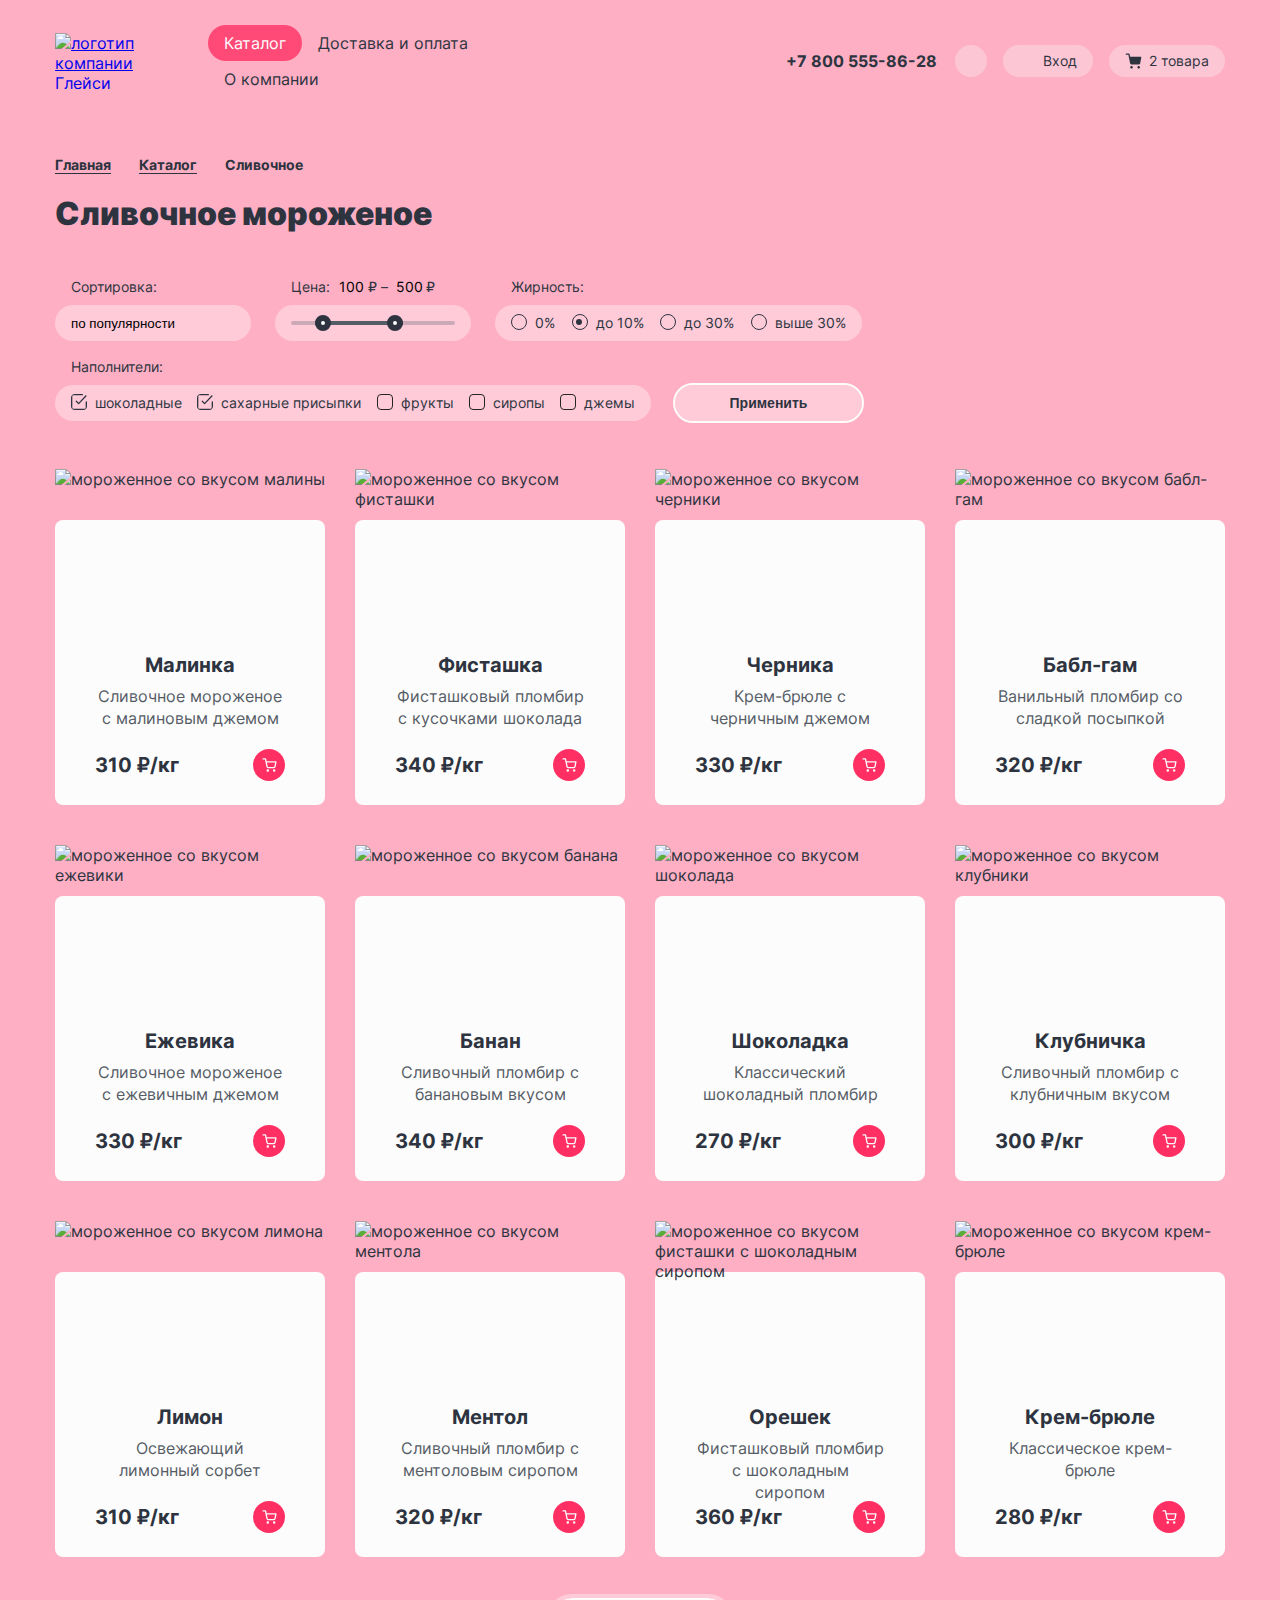
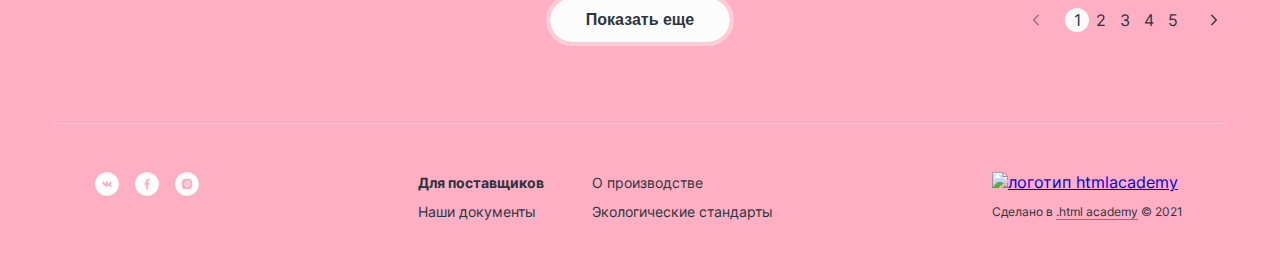
==== commit 69abdcda: "Завершаем вёрстку всех компонентов" ====
--- a/catalog.html
+++ b/catalog.html
@@ -19,7 +19,7 @@
       <nav class="navigation">
         <ul class="navigation-list">
           <li class="navigation-item">
-            <a class="navigation-link" href="catalog.html">Каталог</a>
+            <a class="navigation-link navigation-link-current" href="catalog.html">Каталог</a>
           </li>
           <li class="navigation-item">
             <a class="navigation-link" href="#">Доставка и оплата</a>
@@ -34,36 +34,56 @@
         <li class="menu-user-item">
           <a class="menu-user-link menu-user-search" href="#">
             <span class="visually-hidden">Поиск</span>
-            <svg class="menu-user-search-icon" aria-hidden="true" focusable="false" width="16" height="16" fill="none"
-              xmlns="http://www.w3.org/2000/svg">
-              <path fill-rule="evenodd" clip-rule="evenodd"
-                d="M2.6634 7.33c0-2.5773 2.0893-4.6666 4.6667-4.6666 2.5773 0 4.6666 2.0893 4.6666 4.6667 0 1.2573-.4972 2.3984-1.3057 3.2375a.6833.6833 0 0 0-.1234.1235c-.8391.8085-1.9803 1.3056-3.2375 1.3056-2.5774 0-4.6667-2.0893-4.6667-4.6666Zm8.4118 4.688a5.9747 5.9747 0 0 1-3.7451 1.3121c-3.3137 0-6-2.6863-6-6s2.6863-6 6-6 6 2.6863 6 6a5.9745 5.9745 0 0 1-1.3121 3.7451l2.4501 2.4501a.6667.6667 0 1 1-.9428.9429l-2.4501-2.4502Z"
-                fill="#2D3440" />
-            </svg>
           </a>
         </li>
         <li class="menu-user-item">
-          <a class="menu-user-link menu-user-entrance" href="#">
-            <svg class="menu-user-icon-entrance" aria-hidden="true" focusable="false" width="16" height="16" fill="none"
-              xmlns="http://www.w3.org/2000/svg">
-              <path fill-rule="evenodd" clip-rule="evenodd"
-                d="M9 1.6667A.6667.6667 0 0 1 9.6667 1h2.6666a1.9997 1.9997 0 0 1 2 2v9.3333a1.9996 1.9996 0 0 1-2 2H9.6667a.6666.6666 0 1 1 0-1.3333h2.6666a.6664.6664 0 0 0 .4714-.1953.6664.6664 0 0 0 .1953-.4714V3a.6664.6664 0 0 0-.6667-.6667H9.6667A.6667.6667 0 0 1 9 1.6667ZM5.8619 3.8619a.6667.6667 0 0 1 .9428 0l3.3291 3.3291a.6624.6624 0 0 1 .129.177.664.664 0 0 1 .0705.2987.6636.6636 0 0 1-.1998.4759l-3.3288 3.3288a.6667.6667 0 1 1-.9428-.9428L8.057 8.3333H1.6668a.6667.6667 0 1 1 0-1.3333h6.3905L5.8619 4.8047a.6667.6667 0 0 1 0-.9428Z"
-                fill="#2D3440" />
-            </svg>
-            Вход
-          </a>
+          <a class="menu-user-link menu-user-login" href="#">Вход</a>
         </li>
         <li class="menu-user-item">
           <a class="menu-user-link menu-user-basket" href="#">
-            <svg class="menu-user-icon-basket" aria-hidden="true" focusable="false" width="16" height="16" fill="none"
+            <span class="visually-hidden">Корзина.</span>
+            <svg class="menu-user-basket-full" width="18" height="18" viewBox="0 0 18 18" fill="none"
               xmlns="http://www.w3.org/2000/svg">
               <path fill-rule="evenodd" clip-rule="evenodd"
-                d="M1.1667 1.25a.6667.6667 0 0 0 0 1.3333h1.7712l.4675 2.3354a.664.664 0 0 0 .0106.0531l.9674 4.8333.0001.0006a1.8254 1.8254 0 0 0 1.8183 1.4691h5.6207a1.8256 1.8256 0 0 0 1.8185-1.4697l.001-.005.9271-4.8614a.6669.6669 0 0 0-.6549-.7915H4.6107l-.4726-2.3614a.6667.6667 0 0 0-.6537-.5358H1.1667ZM5.691 9.5444l-.8134-4.0639h8.2308l-.7756 4.0669a.4923.4923 0 0 1-.4918.3942v-.0001H6.1962v-.0001l-.0128.0002a.4922.4922 0 0 1-.4922-.3962l-.0002-.001Zm-1.1336 3.961c0-.6879.5577-1.2457 1.2457-1.2457.688 0 1.2457.5578 1.2457 1.2457 0 .688-.5577 1.2457-1.2457 1.2457-.688 0-1.2457-.5577-1.2457-1.2457Zm6.3733 0c0-.6879.5577-1.2457 1.2457-1.2457.688 0 1.2457.5578 1.2457 1.2457 0 .688-.5577 1.2457-1.2457 1.2457-.688 0-1.2457-.5577-1.2457-1.2457Z"
+                d="M0.645874 2.15641C0.645874 1.78822 0.944351 1.48975 1.31254 1.48975H3.91999C4.23774 1.48975 4.51133 1.714 4.57369 2.02557L5.11879 4.74906H15.6535C15.8522 4.74906 16.0405 4.83767 16.1672 4.99076C16.2938 5.14384 16.3456 5.34544 16.3084 5.54061L15.2654 11.0097L15.2644 11.0147L15.2644 11.0147C15.1743 11.4683 14.9276 11.8757 14.5673 12.1657C14.209 12.4542 13.761 12.6082 13.3011 12.601H6.97639C6.51652 12.6082 6.06854 12.4542 5.71016 12.1657C5.35008 11.8759 5.10338 11.4686 5.0132 11.0153L5.01308 11.0147L3.92432 5.57495C3.91985 5.5567 3.91612 5.53816 3.91319 5.51936L3.37353 2.82308H1.31254C0.944351 2.82308 0.645874 2.5246 0.645874 2.15641ZM6.5285 13.8757C5.80055 13.8757 5.21043 14.4658 5.21043 15.1938C5.21043 15.9217 5.80055 16.5118 6.5285 16.5118C7.25644 16.5118 7.84656 15.9217 7.84656 15.1938C7.84656 14.4658 7.25644 13.8757 6.5285 13.8757ZM13.6985 13.8757C12.9705 13.8757 12.3804 14.4658 12.3804 15.1938C12.3804 15.9217 12.9705 16.5118 13.6985 16.5118C14.4264 16.5118 15.0166 15.9217 15.0166 15.1938C15.0166 14.4658 14.4264 13.8757 13.6985 13.8757Z"
                 fill="#2D3440" />
             </svg>
-            <span class="visually-hidden">Корзина.</span>
-            <span>Пусто</span>
+            <span>2 товара</span>
           </a>
+          <!-- для открытия поповера добавить класс popover-open в <div class="popover-cart-fill"> -->
+          <div class="popover-cart-fill">
+            <h2 class="cart-fill-title">Корзина</h2>
+            <ul class="cart-fill-list">
+              <li class="cart-fill-item">
+                <div class="cart-image-wrapper">
+                  <img class="cart-fill-image" src="./images/malinka-smoll.png" alt="" width="16" height="16">
+                </div>
+                <div class="cart-text-wrapper">
+                  <h3 class="cart-fill-subtitle">Малинка</h3>
+                  <p class="cart-fill-text">1 кг х 310 ₽</p>
+                </div>
+                <span class="cart-fill-price">310 ₽</span>
+                <button class="cart-button-close">
+                </button>
+              </li>
+              <li class="cart-fill-item">
+                <div class="cart-image-wrapper">
+                  <img class="cart-fill-image" src="./images/buble-gum-smoll.png" alt="" width="16" height="16">
+                </div>
+                <div class="cart-text-wrapper">
+                  <h3 class="cart-fill-subtitle">Бабл&#8209;гам</h3>
+                  <p class="cart-fill-text">1,5 кг х 320 ₽</p>
+                </div>
+                <span class="cart-fill-price">480 ₽</span>
+                <button class="cart-button-close">
+                </button>
+              </li>
+            </ul>
+            <div class="oder-wrapper">
+              <button class="button-oder-cart" type="button">Оформить заказ</button>
+              <span class="oder-sum">Итого: 790 ₽</span>
+            </div>
+          </div>
         </li>
       </ul>
     </div>
@@ -88,76 +108,95 @@
       <section class="filter-cards">
         <h2 class="visually-hidden">Фильтр выбора товара.</h2>
         <form class="sorting-form" action="https://echo.htmlacademy.ru/" method="GET">
-          <fieldset class="field-sorting">
+          <fieldset class="field field-sorting">
             <legend class="sorting-text">Сортировка:</legend>
             <select class="sorting-select" name="sorting" id="sorting">
               <option value="popular">по популярности</option>
             </select>
           </fieldset>
-          <fieldset class="field-rang">
-            <legend class="rang-text">Цена: 100 ₽ – 500 ₽</legend>
-            <div class="rang"></div>
+          <fieldset class="field field-range">
+            <legend class="range-text">Цена:
+              <input class="range-input" type="number" value="100">₽ –
+              <input class="range-input" type="number" value="500">₽
+            </legend>
+            <div class="range-scale-wrapper">
+              <div class="range-scale">
+                <div class="range-bar" style="left: 24px; right: 52px;">
+                  <button class="range-toggle range-toggle-min" type="button"></button>
+                  <button class="range-toggle range-toggle-max" type="button"></button>
+                </div>
+              </div>
+            </div>
           </fieldset>
-          <fieldset class="field-fat">
+          <fieldset class="field field-fat">
             <legend class="fat-text">Жирность:</legend>
             <ul class="fat-list">
               <li class="fat-item">
-                <label>
-                  <input type="radio" name="fat" value="0%">
-                  0%
+                <label class="control">
+                  <input class="visually-hidden control-input" type="radio" name="fat" value="0%">
+                  <span class="control-mark"></span>
+                  <span class="control-label">0%</span>
                 </label>
               </li>
               <li class="fat-item">
-                <label>
-                  <input type="radio" name="fat" value="before-10%" checked>
-                  до 10%
+                <label class="control">
+                  <input class="visually-hidden control-input" type="radio" name="fat" value="before-10%" checked>
+                  <span class="control-mark"></span>
+                  <span class="control-label">до 10%</span>
                 </label>
               </li>
               <li class="fat-item">
-                <label>
-                  <input type="radio" name="fat" value="before-30%">
-                  до 30%
+                <label class="control">
+                  <input class="visually-hidden control-input" type="radio" name="fat" value="before-30%">
+                  <span class="control-mark"></span>
+                  <span class="control-label">до 30%</span>
                 </label>
               </li>
               <li class="fat-item">
-                <label>
-                  <input type="radio" name="fat" value="after-30 %">
-                  выше 30%
+                <label class="control">
+                  <input class="visually-hidden control-input" type="radio" name="fat" value="after-30 %">
+                  <span class="control-mark"></span>
+                  <span class="control-label">выше 30%</span>
                 </label>
               </li>
             </ul>
           </fieldset>
-          <fieldset class="field-additive">
+          <fieldset class="field field-additive">
             <legend class="additive-text">Наполнители:</legend>
             <ul class="additive-list">
               <li class="additive-item">
-                <label>
-                  <input type="checkbox" name="choclate" value="choclate" checked>
-                  шоколадные
+                <label class="control">
+                  <input class="visually-hidden control-input" type="checkbox" name="choclate" value="choclate" checked>
+                  <span class="control-mark"></span>
+                  <span class="control-label">шоколадные</span>
                 </label>
               </li>
               <li class="additive-item">
-                <label>
-                  <input type="checkbox" name="sugar" value="sugar" checked>
-                  сахарные присыпки
+                <label class="control">
+                  <input class="visually-hidden control-input" type="checkbox" name="sugar" value="sugar" checked>
+                  <span class="control-mark"></span>
+                  <span class="control-label">сахарные присыпки</span>
                 </label>
               </li>
               <li class="additive-item">
-                <label>
-                  <input type="checkbox" name="frute" value="frute">
-                  фрукты
+                <label class="control">
+                  <input class="visually-hidden control-input" type="checkbox" name="frute" value="frute">
+                  <span class="control-mark"></span>
+                  <span class="control-label">фрукты</span>
                 </label>
               </li>
               <li class="additive-item">
-                <label>
-                  <input type="checkbox" name="syrup" value="syrup">
-                  сиропы
+                <label class="control">
+                  <input class="visually-hidden control-input" type="checkbox" name="syrup" value="syrup">
+                  <span class="control-mark"></span>
+                  <span class="control-label">сиропы</span>
                 </label>
               </li>
               <li class="additive-item">
-                <label>
-                  <input type="checkbox" name="jam" value="jam">
-                  джемы
+                <label class="control">
+                  <input class="visually-hidden control-input" type="checkbox" name="jam" value="jam">
+                  <span class="control-mark"></span>
+                  <span class="control-label">джемы</span>
                 </label>
               </li>
             </ul>
@@ -377,9 +416,14 @@
           <button class="ice-button-show-more" type="button">Показать еще</button>
           <ul class="ice-pagination-list">
             <li class="ice-pagination-item">
-              <a class="ice-pagination-link ice-pagination-prev ice-pagination-disabled">
+              <a class="ice-pagination-link ice-pagination-prev ice-pagination-prev-disabled" href="#">
                 <span class="visually-hidden">Предыдущий товар</span>
-                <img class="prev-image" src="./images/svg/arrow-left.svg" width="16" height="16" alt="">
+                <svg class="pagination-prev-image" width="16" height="16" fill="none"
+                  xmlns="http://www.w3.org/2000/svg">
+                  <path fill-rule="evenodd" clip-rule="evenodd"
+                    d="M9.8033 3.8051a.665.665 0 1 0-.9405-.9404l-4.668 4.668a.665.665 0 0 0-.0026.938l.0035.0035 4.6681 4.6681a.665.665 0 1 0 .9405-.9405L5.6054 8.003l4.1978-4.1979Z"
+                    fill="#2D3440" />
+                </svg>
               </a>
             </li>
             <li class="ice-pagination-item ice-pagination-current">
@@ -398,9 +442,14 @@
               <a class="ice-pagination-link" href="#">5</a>
             </li>
             <li class="ice-pagination-item">
-              <a class="ice-pagination-link pagination-next" href="#">
+              <a class="ice-pagination-link ice-pagination-next" href="#">
                 <span class="visually-hidden">Следующий товар</span>
-                <img class="next-image" src="./images/svg/arrow-right.svg" width="16" height="16" alt="">
+                <svg class="pagination-next-image" width="16" height="16" fill="none"
+                  xmlns="http://www.w3.org/2000/svg">
+                  <path fill-rule="evenodd" clip-rule="evenodd"
+                    d="M9.8033 3.8051a.665.665 0 1 0-.9405-.9404l-4.668 4.668a.665.665 0 0 0-.0026.938l.0035.0035 4.6681 4.6681a.665.665 0 1 0 .9405-.9405L5.6054 8.003l4.1978-4.1979Z"
+                    fill="#2D3440" />
+                </svg>
               </a>
             </li>
           </ul>
@@ -409,26 +458,23 @@
     </div>
   </main>
   <footer class="page-footer">
-    <div class="container footer-container">
+    <div class="container footer-container footer-container-catalog">
       <section class="social-footer">
         <h2 class="visually-hidden">Мы в социальных сетях.</h2>
         <ul class="social-list">
           <li class="social-item">
-            <a class="social-link" href="https://vk.com/htmlacademy">
+            <a class="social-link social-vk" href="https://vk.com/htmlacademy">
               <span class="visually-hidden">Вконтакте.</span>
-              <img src="./images/svg/vk-white.svg" width="24" height="24" alt="">
             </a>
           </li>
           <li class="social-item">
-            <a class="social-link" href="https://www.facebook.com/htmlacademy">
+            <a class="social-link social-fb" href="https://www.facebook.com/htmlacademy">
               <span class="visually-hidden">Фейсбук.</span>
-              <img src="./images/svg/facebook-white.svg" width="24" height="24" alt="">
             </a>
           </li>
           <li class="social-item">
-            <a class="social-link" href="https://www.instagram.com/htmlacademy/">
+            <a class="social-link social-instagram" href="https://www.instagram.com/htmlacademy/">
               <span class="visually-hidden">Инстаграм.</span>
-              <img src="./images/svg/instagram-white.svg" width="24" height="24" alt="">
             </a>
           </li>
         </ul>
@@ -465,4 +511,4 @@
   </footer>
 </body>
 
-</html>
+</html>--- a/styles/styles.css
+++ b/styles/styles.css
@@ -52,6 +52,21 @@
 .container {
   width: 1170px;
   margin: 0 auto;
+  padding: 0 40px;
+}
+
+.button {
+  background: #FF2F64;
+  box-shadow: 0px 4px 12px rgba(45, 52, 64, 0.1);
+  border-radius: 26px;
+  border: none;
+  outline: 4px solid rgba(255, 47, 100, 0.3);
+  padding: 12px 32px;
+  font-weight: 700;
+  font-size: 16px;
+  line-height: 20px;
+  color: #FCFCFC;
+  cursor: pointer;
 }
 
 .page-header {
@@ -91,6 +106,7 @@
 }
 
 .navigation-item {
+  position: relative;
   border-radius: 26px;
 }
 
@@ -112,9 +128,88 @@
   background-color: rgba(252, 252, 252, 0.5);
 }
 
+.navigation-link:focus:not(:focus-visible) {
+  outline: none;
+}
+
+.navigation-link:focus-visible {
+  outline: 2px solid #2D3440;
+  outline-offset: -2px;
+  background-color: rgba(252, 252, 252, 0.5);
+}
+
 .navigation-link:active {
   background-color: #fcfcfc;
   outline: none;
+}
+
+.navigation-link-current {
+  background: #FF4A78;
+  border-radius: 26px;
+  color: #FCFCFC;
+}
+
+.popover-catalog {
+  display: none;
+  position: absolute;
+  top: 40px;
+  left: 0;
+  min-width: 138px;
+  padding: 16px 0;
+  box-sizing: border-box;
+  border-radius: 6px;
+  background-color: #fcfcfc;
+  filter: drop-shadow(0px 8px 16px rgba(45, 52, 64, 0.12));
+}
+
+.popover-catalog-list {
+  margin: 0;
+  padding: 0;
+  list-style: none;
+  display: flex;
+  flex-direction: column;
+}
+
+.popover-catalog-item {
+  cursor: pointer;
+}
+
+.popover-catalog-item:hover {
+  background-color: #ffcbd8;
+}
+
+.popover-catalog-item:active {
+  background-color: #ff7799;
+}
+
+.popover-catalog-link {
+  margin: 0;
+  font-size: 14px;
+  padding: 8px 0;
+  padding-left: 16px;
+  text-decoration: none;
+  color: #2d3440;
+  display: block;
+  /* cursor: pointer; */
+}
+
+.popover-catalog-link-new {
+  position: relative;
+  font-weight: 700;
+  padding-bottom: 16px;
+  /* border-bottom: 1px solid #b9b9b9; */
+  font-size: 14px;
+  padding-top: 0;
+}
+
+.popover-catalog-link-new::after {
+  content: "";
+  height: 1px;
+  width: 106px;
+  top: 35px;
+  left: 15px;
+  background-color: #b9b9b9;
+  position: absolute;
 }
 
 .header-phone-link {
@@ -131,10 +226,11 @@
   list-style: none;
   margin: 0;
   padding: 0;
-  max-width: 320px;
+  max-width: 400px;
 }
 
 .menu-user-item {
+  position: relative;
   margin-right: 16px;
 }
 
@@ -155,6 +251,16 @@
 }
 
 .menu-user-link:focus {
+  outline: 2px solid #2D3440;
+  outline-offset: -2px;
+  background-color: rgba(252, 252, 252, 0.5);
+}
+
+.menu-user-link:focus:not(:focus-visible) {
+  outline: none;
+}
+
+.menu-user-link:focus-visible {
   outline: 2px solid #2D3440;
   outline-offset: -2px;
   background-color: rgba(252, 252, 252, 0.5);
@@ -174,6 +280,54 @@
   background-position: center;
 }
 
+.popover-search {
+  display: none;
+  position: absolute;
+  right: 0;
+  top: 40px;
+  width: 356px;
+  min-height: 96px;
+  padding: 24px 16px;
+  background: #FCFCFC;
+  border-radius: 4px;
+  box-sizing: border-box;
+  z-index: 1;
+}
+
+.popover-search-input {
+  position: relative;
+  width: 100%;
+  background: #FFFFFF;
+  box-sizing: border-box;
+  border-radius: 4px;
+  border: 1px solid #B9B9B9;
+}
+
+.popover-search-input[placeholder] {
+  font-family: inherit;
+}
+
+.popover-search-button-clean {
+  position: absolute;
+  right: 30px;
+  top: 40px;
+  width: 16px;
+  height: 16px;
+  border: none;
+  background: transparent;
+  padding: 0;
+  cursor: pointer;
+}
+
+.popover-search-button-clean {
+  background-image: url("../images/svg/cross.svg");
+  opacity: 0.5;
+}
+
+.popover-search-button-clean:hover {
+  opacity: 1;
+}
+
 .menu-user-login {
   display: flex;
   justify-content: center;
@@ -195,9 +349,69 @@
   margin-right: 6px;
 }
 
+.popover-login {
+  display: none;
+  position: absolute;
+  right: 0;
+  top: 40px;
+  width: 420px;
+  padding: 48px;
+  background-color: #fcfcfc;
+  filter: drop-shadow(0px 15px 40px rgba(45, 52, 64, 0.12));
+  z-index: 1;
+  box-sizing: border-box;
+  border-radius: 4px;
+}
+
+.popover-login-title {
+  margin: 0;
+  margin-bottom: 32px;
+  width: 200px;
+}
+
+.popover-login-form {
+  display: grid;
+  grid-template-columns: 144px auto;
+  row-gap: 16px;
+}
+
+.popover-login-email {
+  grid-column: 1/-1;
+  height: 48px;
+}
+
+.popover-login-password {
+  grid-column: 1/-1;
+  height: 48px;
+  margin-bottom: 16px;
+}
+
+.popover-button-login {
+  grid-column: 1/2;
+  min-width: 113px;
+}
+
+.link-login-wrapper {
+  grid-column: 2/-1;
+  margin-left: 23px;
+}
+
+.link-login {
+  display: block;
+  width: 113px;
+  text-decoration: none;
+  font-family: Inter;
+  font-weight: normal;
+  font-size: 14px;
+  line-height: 20px;
+  font-style: normal;
+  color: #2d3440;
+  border-bottom: 1px solid #2D3440;
+}
+
 .menu-user-basket {
   display: flex;
-  justify-content: center;
+  justify-content: space-between;
   align-items: center;
   min-width: 97px;
   height: 32px;
@@ -206,14 +420,135 @@
   box-sizing: border-box;
 }
 
-.menu-user-basket::before {
-  content: "";
-  width: 18px;
-  height: 18px;
-  background-image: url("../images/svg/cart.svg");
-  background-repeat: no-repeat;
-  background-position: center;
+.menu-user-basket-full {
   margin-right: 6px;
+}
+
+/* поповер для  пустой корзины */
+.popover-cart {
+  display: none;
+  position: absolute;
+  width: 288;
+  padding: 48px;
+  background-color: #fcfcfc;
+  right: 0;
+  top: 40px;
+  border-radius: 4px;
+}
+
+.popover-content-cart {
+  right: 0;
+  top: 40px;
+}
+
+.popover-content-cart-title {
+  width: 192px;
+  text-align: center;
+}
+
+/* поповер для корзины с товарами */
+.popover-cart-fill {
+  display: none;
+  position: absolute;
+  top: 40px;
+  right: 0;
+  width: 441px;
+  background-color: #fcfcfc;
+  padding: 48px;
+  box-sizing: border-box;
+  z-index: 2;
+  border-radius: 4px;
+}
+
+.cart-fill-title {
+  margin: 0;
+  margin-bottom: 32px;
+}
+
+.cart-fill-list {
+  margin: 0;
+  padding: 0;
+  list-style-type: none;
+  display: grid;
+  grid-template-columns: auto;
+  grid-row-gap: 24px;
+  margin-bottom: 24px;
+  padding-bottom: 32px;
+  border-bottom: 1px solid #E7E7E7;
+}
+
+.cart-fill-item {
+  display: flex;
+  align-items: center;
+}
+
+.cart-image-wrapper {
+  width: 46px;
+  height: 46px;
+  margin-right: 16px;
+  object-fit: cover;
+  object-position: center;
+}
+
+.cart-fill-image {
+  display: block;
+  width: 46px;
+  height: 46px;
+}
+
+.cart-text-wrapper {
+  width: 164px;
+}
+
+.cart-fill-subtitle {
+  margin: 0;
+  margin-bottom: 4px;
+  font-size: 18px;
+  line-height: 22px;
+}
+
+.cart-fill-text {
+  font-size: 14px;
+  color: #B9B9B9;
+  margin: 0;
+}
+
+.cart-fill-price {
+  font-family: Inter;
+  font-weight: bold;
+  font-size: 18px;
+  line-height: 22px;
+  color: #2D3440;
+  font-style: normal;
+  width: 100px;
+  margin: 0;
+  margin-right: auto;
+}
+
+.cart-button-close {
+  width: 16px;
+  height: 16px;
+  grid-column: 4/5;
+  background-image: url("../images/svg/cross.svg");
+  border: none;
+  background-color: transparent;
+  cursor: pointer;
+}
+
+.oder-wrapper {
+  display: flex;
+}
+
+.button-oder-cart {
+  width: 198px;
+  margin-right: auto;
+}
+
+.oder-sum {
+  font-weight: 700;
+  font-size: 18px;
+  line-height: 22px;
+  align-self: center;
 }
 
 .main-index {
@@ -261,7 +596,8 @@
   width: 312px;
   height: 312px;
   border-radius: 50%;
-  background-color: #ffcbd8;
+  background-color: rgba(255, 255, 255, 0.3);
+  /* background-color: #ffcbd8; */
 }
 
 .slider-image-big {
@@ -380,32 +716,29 @@
 
 .slider-link-oder {
   display: flex;
-  justify-content: center;
-  align-items: center;
-  width: 123px;
-  height: 44px;
-  font-weight: bold;
-  font-size: 16px;
-  line-height: 20px;
+  align-self: flex-start;
   text-decoration: none;
   color: #2d3440;
   background-color: #fcfcfc;
-  background-clip: padding-box;
-  border: 4px solid rgba(252, 252, 252, 0.4);
-  border-radius: 26px;
-  box-shadow: 0px 4px 12px rgba(45, 52, 64, 0.1);
+  outline: 4px solid rgba(252, 252, 252, 0.4);
 }
 
 .slider-link-oder:hover {
-  background: rgba(252, 252, 252, 0.4);
-  border: 4px solid #FCFCFC;
+  background-color: rgba(252, 252, 252, 0.4);
+  outline: 4px solid #fcfcfc;
   box-shadow: 0px 4px 15px rgba(133, 133, 133, 0.15);
 }
 
-.slider-link-oder:focus {
-  background: #FCFCFC;
+.slider-link-oder:focus-visible {
+  background-color: #FCFCFC;
   box-shadow: 0px 4px 12px rgba(45, 52, 64, 0.1);
   outline: 2px solid #2D3440;
+}
+
+.slider-link-oder:disabled {
+  background-color: #e7e7e7;
+  outline: 4px solid rgba(252, 252, 252, 0.4);
+  color: #b9b9b9;
 }
 
 .slider-pagination {
@@ -463,23 +796,23 @@
   width: 24px;
   height: 24px;
   border-radius: 50%;
-  outline: 2px solid rgba(252, 252, 252, 0.2);
 }
 
 .social-vk {
   background-image: url("../images/svg/vk.svg");
   background-repeat: no-repeat;
+  background-position: center;
 }
 
 .social-vk:hover {
-  background-image: url("../images/svg/vk-dark.svg");
-  background-repeat: no-repeat;
+  background-color: #2d3440;
+
 }
 
 .social-vk:focus {
   outline: 2px solid #2d3440;
-  background-image: url("../images/svg/vk-dark.svg");
-  background-repeat: no-repeat;
+  outline-offset: 0px;
+  background-color: #2d3440;
 }
 
 .social-fb {
@@ -487,13 +820,13 @@
 }
 
 .social-fb:hover {
-  background-image: url("../images/svg/fb-dark.svg");
-  background-repeat: no-repeat;
+  background-color: #2d3440;
 }
 
 .social-fb:focus {
   outline: 2px solid #2d3440;
-  background-image: url("../images/svg/fb-dark.svg");
+  outline-offset: 0px;
+  background-color: #2d3440;
 }
 
 .social-instagram {
@@ -501,13 +834,13 @@
 }
 
 .social-instagram:hover {
-  background-image: url("../images/svg/inst-dark.svg");
-  background-repeat: no-repeat;
+  background-color: #2d3440;
 }
 
 .social-instagram:focus {
   outline: 2px solid #2d3440;
-  background-image: url("../images/svg/inst-dark.svg");
+  outline-offset: 0px;
+  background-color: #2d3440;
 }
 
 .present {
@@ -577,29 +910,29 @@
 }
 
 .present-button-oder {
-  font-weight: bold;
-  font-size: 16px;
-  line-height: 20px;
   color: #2d3440;
-  width: 176px;
-  height: 44px;
-  border-radius: 26px;
-  background-clip: padding-box;
   background-color: #fcfcfc;
-  border: 4px solid rgba(252, 252, 252, 0.4);
+  outline: 4px solid rgba(252, 252, 252, 0.4);
+  margin: auto;
 }
 
 .present-button-oder:hover {
-  background: rgba(252, 252, 252, 0.4);
-  border: 4px solid #FCFCFC;
+  background-color: rgba(252, 252, 252, 0.4);
+  outline: 4px solid #FCFCFC;
   box-shadow: 0px 4px 15px rgba(133, 133, 133, 0.15);
-  cursor: pointer;
-}
-
-.present-button-oder:focus {
+}
+
+.present-button-oder:focus-visible {
   background: #FCFCFC;
   box-shadow: 0px 4px 12px rgba(45, 52, 64, 0.1);
   outline: 2px solid #2D3440;
+}
+
+.present-button-oder:disabled {
+  background-color: #e7e7e7;
+  outline: 4px solid rgba(252, 252, 252, 0.4);
+  color: #b9b9b9;
+  cursor: default;
 }
 
 .ice-cards {
@@ -719,6 +1052,13 @@
   outline: none;
 }
 
+.ice-cards-link-disabled {
+  pointer-events: none;
+  outline: none;
+  cursor: default;
+  background-color: #B9B9B9;
+}
+
 .advantages {
   display: flex;
   min-height: 480px;
@@ -903,43 +1243,7 @@
 }
 
 .subscribe-button-submit {
-  display: flex;
-  justify-content: center;
-  align-items: center;
-  width: 152px;
-  height: 44px;
-  padding: 16px 32px;
-  border-radius: 26px;
-  font-weight: bold;
-  font-size: 16px;
-  line-height: 20px;
-  color: #FCFCFC;
-  background-color: #ff2f64;
-  /* border: none; */
-  border: 4px solid #ffcbd8;
-  box-sizing: border-box;
-  border-radius: 26px;
   grid-column: 2/3;
-}
-
-.subscribe-button-submit:hover {
-  color: #2D3440;
-  background: rgba(252, 252, 252, 0.3);
-  border: 4px solid #FF2F64;
-}
-
-.subscribe-button-submit:focus {
-  background: #FF2F64;
-  box-shadow: 0px 4px 12px rgba(45, 52, 64, 0.1);
-  border: 2px solid #2D3440;
-  box-sizing: border-box;
-}
-
-.subscribe-button-submit:disabled {
-  background: #B9B9B9;
-  border: 4px solid rgba(185, 185, 185, 0.3);
-  box-sizing: border-box;
-  background-clip: padding-box;
 }
 
 .delivery {
@@ -974,6 +1278,7 @@
   width: 500px;
   height: 406px;
   background-color: #fcfcfc;
+  border-radius: 8px;
 
   display: grid;
   grid-template-columns: 117px 287px;
@@ -987,6 +1292,22 @@
   font-size: 16px;
 }
 
+.delivery-info {
+  width: 14px;
+  height: 14px;
+  border: none;
+  background-color: transparent;
+}
+
+.delivery-info-address {
+  left: 56px;
+  top: 3px;
+  background-image: url("../images/svg/info.svg");
+  background-repeat: no-repeat;
+  background-position: center;
+  cursor: pointer;
+}
+
 .delivery-text {
   margin: 0;
   margin-bottom: 32px;
@@ -1005,7 +1326,7 @@
 
 .field-group label {
   display: block;
-  margin-bottom: 8px;
+  margin-right: 4px;
 }
 
 .delivery-form-date {
@@ -1013,6 +1334,19 @@
   margin-bottom: 20px;
 }
 
+.info-wrapper {
+  display: flex;
+  align-items: center;
+  margin-bottom: 8px;
+}
+
+.delivery-info-date {
+  background-image: url("../images/svg/info.svg");
+  background-repeat: no-repeat;
+  background-position: center;
+  cursor: pointer;
+}
+
 .delivery-form-tel {
   grid-column: 2/3;
 }
@@ -1022,48 +1356,56 @@
   margin-bottom: 32px;
 }
 
-input[type=text],
-input[type=tel],
-input[type=email] {
+input[type="text"],
+input[type="tel"],
+input[type="email"],
+input[type="password"] {
   font-size: 16px;
   line-height: 20px;
-  color: #b9b9b9;
   padding: 14px 16px;
+  box-sizing: border-box;
+  cursor: pointer;
+  height: 48px;
+  border-radius: 4px;
+  border: 1px solid #b9b9b9;
+}
+
+input[type="text"]:hover,
+input[type="tel"]:hover,
+input[type="email"]:hover,
+input[type="password"]:hover {
+  background: #FFFFFF;
+  box-sizing: border-box;
+  border-radius: 4px;
+  border: 1px solid #2D3440;
+
+}
+
+input[type="text"]:focus-visible,
+input[type="tel"]:focus-visible,
+input[type="email"]:focus-visible,
+input[type="password"]:focus-visible {
+  background: #FFFFFF;
+  box-sizing: border-box;
+  border-radius: 4px;
+  border: 2px solid #2D3440;
+}
+
+input[type="text"]:disabled ,
+input[type="tel"]:disabled ,
+input[type="email"]:disabled ,
+input[type="password"]:disabled {
+  background: #E7E7E7;
+  box-sizing: border-box;
+  border-radius: 4px;
+  border: 1px solid #B9B9B9;
+  cursor: default;
 }
 
 .delivery-button-submit {
-  font-weight: bold;
-  font-size: 16px;
-  line-height: 20px;
   width: 152px;
-  height: 44px;
-  color: #FCFCFC;
+  margin: 0 auto;
   grid-column: 1/-1;
-  justify-self: center;
-  background-color: #ff2f64;
-  border: 4px solid #ffcbd8;
-  border-radius: 26px;
-  box-sizing: border-box;
-}
-
-.delivery-button-submit:hover {
-  color: #2D3440;
-  background: rgba(252, 252, 252, 0.3);
-  border: 4px solid #FF2F64;
-}
-
-.delivery-button-submit:focus {
-  background: #FF2F64;
-  box-shadow: 0px 4px 12px rgba(45, 52, 64, 0.1);
-  border: 2px solid #2D3440;
-  box-sizing: border-box;
-}
-
-.delivery-button-submit:disabled {
-  background: #B9B9B9;
-  border: 4px solid rgba(185, 185, 185, 0.3);
-  box-sizing: border-box;
-  background-clip: padding-box;
 }
 
 .contacts {
@@ -1121,43 +1463,17 @@
 
 .contacts-button-feedback {
   width: 250px;
-  height: 46px;
-  border-radius: 26px;
-  font-weight: bold;
-  font-size: 16px;
-  line-height: 20px;
-  color: #FCFCFC;
-  background-color: #ff2f64;
-  border: none;
-  border: 4px solid #ffcbd8;
-  box-sizing: border-box;
-}
-
-.contacts-button-feedback:hover {
-  color: #2D3440;
-  background: rgba(252, 252, 252, 0.3);
-  border: 4px solid #FF2F64;
-}
-
-.contacts-button-feedback:focus {
-  background: #FF2F64;
-  box-shadow: 0px 4px 12px rgba(45, 52, 64, 0.1);
-  border: 2px solid #2D3440;
-  box-sizing: border-box;
-}
-
-.contacts-button-feedback:disabled {
-  background: #B9B9B9;
-  border: 4px solid rgba(185, 185, 185, 0.3);
-  box-sizing: border-box;
-  background-clip: padding-box;
 }
 
 .footer-container {
   display: flex;
   box-sizing: border-box;
-  /* padding-top: 48px; */
   padding-bottom: 48px;
+}
+
+.footer-container-catalog {
+  border-top: 1px solid rgba(252, 252, 252, 0.3);
+  padding-top: 48px;
 }
 
 .documents-info {
@@ -1238,8 +1554,24 @@
 }
 
 .breadcrumbs-item {
+  position: relative;
   margin-right: 28px;
 }
+
+.breadcrumbs-item::after {
+  content: "";
+  position: absolute;
+  width: 12px;
+  height: 12px;
+  left: 66px;
+  top: 25%;
+  background-image: url("../images/svg/chevrons-right.svg");
+}
+
+.breadcrumbs-item:last-child::after {
+  content: none;
+}
+
 
 .breadcrumbs-link {
   font-weight: bold;
@@ -1275,12 +1607,15 @@
   flex-wrap: wrap;
 }
 
+.field {
+  padding: 0;
+  margin: 0;
+  border: none;
+}
+
 .field-sorting {
   width: 196px;
-  margin: 0;
-  padding: 0;
   margin-right: 24px;
-  border: none;
   margin-bottom: 16px;
 }
 
@@ -1298,25 +1633,120 @@
   border: none;
   border-radius: 20px;
   box-sizing: border-box;
-  padding-left: 8px;
-  padding-right: 8px;
-}
-
-.field-rang {
+  padding-left: 16px;
+  background-image: url("../images/svg/arrow-down.svg");
+  background-repeat: no-repeat;
+  background-position: right 13px center;
+  appearance: none;
+  cursor: pointer;
+}
+
+.sorting-select:hover {
+  background-color: rgba(252, 252, 252, 0.5);
+  border-radius: 20px;
+}
+
+.sorting-select:focus-visible {
+  outline: none;
+  outline: 1px solid #fcfcfc;
+  outline-offset: -1px;
+}
+
+.field-range {
   width: 196px;
+  margin-right: 24px;
+}
+
+.range-input {
+  width: 30px;
+  padding: 0 2px;
+  font: inherit;
+  text-align: center;
+  background-color: transparent;
+  border: none;
+  appearance: textfield;
+}
+
+.range-input::-webkit-outer-spin-button,
+.range-input::-webkit-inner-spin-button {
+  appearance: none;
+  margin: 0;
+}
+
+.range-scale-wrapper {
+  border-radius: 20px;
+  display: flex;
+  margin: 0;
+  padding: 0 8px;
+  list-style: none;
+  height: 36px;
+  background-color: #ffcbd8;
+  justify-content: center;
+  align-items: center;
+}
+
+.range-scale {
+  position: relative;
+  width: 164px;
+  height: 4px;
+  background-color: rgba(86, 92, 102, 0.3);
+  border-radius: 6px;
+}
+
+.range-bar {
+  position: absolute;
+  height: 4px;
+  background-color: #565C66;
+  margin: 0 auto;
+}
+
+.range-toggle {
   padding: 0;
-  margin: 0;
-  margin-right: 24px;
+  position: absolute;
+  width: 16px;
+  height: 16px;
+  border-radius: 50%;
+  background-color: #fcfcfc;
+  border: 6px solid #2d3440;
+  box-sizing: border-box;
+  cursor: pointer;
+}
+
+.range-toggle:hover {
+  background-color: #2d3440;
+  border: 6px solid #fcfcfc;
+}
+
+.range-toggle:focus-visible {
+  background-color: #2d3440;
+  border: 6px solid #fcfcfc;
+  outline: 2px solid #2d3440;
+
+}
+
+.range-toggle:active {
+  background-color: #2d3440;
   border: none;
-}
-
-.rang-text {
+  outline-offset: -1px;
+}
+
+.range-toggle-min {
+  left: 0;
+  top: -6px;
+}
+
+.range-toggle-max {
+  right: 0;
+  top: -6px;
+}
+
+.range-text {
   padding: 0;
   padding-left: 16px;
   margin-bottom: 8px;
 }
 
-.rang {
+.range {
   width: 196px;
   height: 36px;
   background-color: #ffcbd8;
@@ -1325,8 +1755,6 @@
 
 .field-fat {
   width: 367px;
-  border: none;
-  padding: 0;
 }
 
 .fat-text {
@@ -1338,7 +1766,7 @@
   border-radius: 20px;
   display: flex;
   margin: 0;
-  padding: 0 8px;
+  padding: 0 16px;
   list-style: none;
   height: 36px;
   background-color: #ffcbd8;
@@ -1346,10 +1774,52 @@
   align-items: center;
 }
 
+.control-input[type="radio"] + .control-mark {
+  border-color: #2d3440;
+  border-radius: 50%;
+  box-sizing: border-box;
+  border-width: 1.5px;
+}
+
+.control-input[type="radio"]:hover + .control-mark {
+  border-color: #fcfcfc;
+}
+
+.control-input[type="radio"]:focus-visible + .control-mark {
+  border-color: #fcfcfc;
+}
+
+.control-input[type="radio"]:disabled + .control-mark {
+  border-color: #2d3440;
+  opacity: 0.7;
+}
+
+.control-input[type="radio"]:checked + .control-mark::before {
+  position: absolute;
+  top: 27%;
+  left: 27%;
+  width: 6px;
+  height: 6px;
+  background-color: #2d3440;
+  border-radius: 50%;
+  content: "";
+}
+
+.control-input[type="radio"]:checked:hover + .control-mark::before {
+  background-color: #fcfcfc;
+}
+
+.control-input[type="radio"]:checked:disabled + .control-mark::before {
+  border-color: #2d3440;
+  opacity: 0.7;
+}
+
+.control-input[type="radio"]:checked:disabled:hover + .control-mark::before {
+  background-color: #2d3440;
+}
+
 .field-additive {
   width: 596px;
-  padding: 0;
-  border: none;
   margin-right: 24px;
 }
 
@@ -1361,13 +1831,83 @@
 .additive-list {
   display: flex;
   margin: 0;
-  padding: 0 8px;
+  padding: 0 16px;
   list-style: none;
   height: 36px;
   border-radius: 20px;
   background-color: #ffcbd8;
   justify-content: space-between;
   align-items: center;
+}
+
+.control {
+  position: relative;
+  display: block;
+  cursor: pointer;
+}
+
+.control-mark {
+  position: absolute;
+  top: 1px;
+  left: 0;
+  width: 16px;
+  height: 16px;
+  border: 1.5px solid #242424;
+  border-radius: 4px;
+  box-sizing: border-box;
+}
+
+.control:hover .control-mark {
+  border-color: #fcfcfc;
+}
+
+.control-input:disabled + .control-mark {
+  border-color: rgba(252, 252, 252, 0.4);
+}
+
+.control-input:focus-visible + .control-mark {
+  border-color: rgba(252, 252, 252, 0.4);
+}
+
+.control-input[type="checkbox"]:checked + .control-mark {
+  background-image: url("../images/svg/checkbox-checked.svg");
+  background-repeat: no-repeat;
+  background-position: center;
+  border: none;
+}
+
+.control-input[type="checkbox"]:checked:hover + .control-mark {
+  background-image: url("../images/svg/chackbox-ckecked-white.svg");
+  background-repeat: no-repeat;
+  background-position: center;
+  border: none;
+}
+
+.control-input[type="checkbox"]:checked:focus-visible + .control-mark {
+  background-image: url("../images/svg/chackbox-ckecked-white.svg");
+  background-repeat: no-repeat;
+  background-position: center;
+  border: none;
+}
+
+.control-input[type="checkbox"]:checked:disabled + .control-mark {
+  background-image: url("../images/svg/checkbox-checked.svg");
+  background-repeat: no-repeat;
+  background-position: center;
+  border: none;
+  opacity: 0.4;
+}
+
+.control-input[type="checkbox"]:checked:disabled:hover + .control-mark {
+ cursor: default;
+}
+
+.control-input:checked:disabled:hover + .control-label {
+ cursor: default;
+}
+
+.control-label {
+  padding-left: 24px;
 }
 
 .filter-button {
@@ -1379,10 +1919,28 @@
   align-self: end;
   width: 187px;
   height: 36px;
-  border: 2px solid #fcfcfc;
+  outline: 2px solid #fcfcfc;
   border-radius: 20px;
+  border: none;
   background-color: #ffcbd8;
-}
+  cursor: pointer;
+}
+
+.filter-button:hover {
+  background: #FCFCFC;
+  outline: 2px solid rgba(252, 252, 252, 0.3);
+}
+
+.filter-button:focus-visible {
+  background: rgba(252, 252, 252, 0.3);
+  outline: 2px solid #2D3440;
+}
+
+.filter-button:disabled {
+  background: #e7e7e7;
+  border: 4px solid rgba(252, 252, 252, 0.4);  
+}
+
 
 .button-pagination-box {
   display: flex;
@@ -1402,20 +1960,28 @@
 
 }
 
-.ice-pagination-current {
-  background-color: #fcfcfc;
-  border-radius: 50%;
+.ice-pagination-link {
+  text-decoration: none;
+  color: #2d3440;
+  font-size: 16px;
+  line-height: 20px;
+
+  display: flex;
+  justify-content: center;
+  align-items: center;
+  width: 24px;
+  height: 24px;
 }
 
 .ice-pagination-link:hover {
-  background: rgba(252, 252, 252, 0.3);
+  background-color: rgba(252, 252, 252, 0.3);
   box-sizing: border-box;
   border: 1px solid #FCFCFC;
   border-radius: 50%;
 }
 
 .ice-pagination-link:focus {
-  background: rgba(252, 252, 252, 0.3);
+  background-color: rgba(252, 252, 252, 0.3);
   border: 1px solid #2D3440;
   box-sizing: border-box;
   border-radius: 50%;
@@ -1433,27 +1999,134 @@
   color: #2d3440;
   background-color: #fcfcfc;
   border-radius: 26px;
-  border: 4px solid #ffcbd8;
-}
-
-.ice-pagination-link {
-  text-decoration: none;
+  border: none;
+  outline: 4px solid #ffcbd8;
+  cursor: pointer;
+}
+
+.ice-button-show-more:hover {
+  background: rgba(252, 252, 252, 0.4);
+  box-shadow: 0px 4px 15px rgba(133, 133, 133, 0.15);
+  outline: 4px solid #FCFCFC;
+}
+
+.ice-button-show-more:focus-visible {
+  background: #FCFCFC;
+  outline: 2px solid #2D3440;
+  box-shadow: 0px 4px 12px rgba(45, 52, 64, 0.1);
+}
+
+.ice-button-show-more:disabled {
+  background: #e7e7e7;
+  outline: 4px solid rgba(252, 252, 252, 0.4);
+}
+
+.ice-pagination-current {
+  background-color: #fcfcfc;
+  border-radius: 50%;
+}
+
+.ice-pagination-prev {
+  margin-right: 16px;
+}
+
+.ice-pagination-prev-disabled {
+  opacity: 0.5;
+}
+
+.ice-pagination-next {
+  margin-left: 16px;
+}
+
+.ice-pagination-disabled {
+
+}
+
+.pagination-next-image {
+  transform: rotate(180deg);
+}
+
+.popover-open {
+  display: block;
+}
+
+.modal-container {
+  display: none;
+  position: fixed;
+  top: 0;
+  left: 0;
+  width: 100%;
+  height: 100%;
+  background-color: rgba(0, 0, 0, 0.6);
+  z-index: 1;
+}
+
+.modal {
+  position: relative;
+  margin: auto;
+  width: 570px;
+  height: 545px;
+  padding: 64px;
+  box-sizing: border-box;
+  background: #FCFCFC;
+  border-radius: 8px;
+  box-shadow: 0px 15px 40px rgba(45, 52, 64, 0.12);
+}
+
+.modal-close-button {
+  position: absolute;
+  top: 0;
+  right: 0;
+  width: 52px;
+  height: 52px;
+  padding: 0;
+  background-color: transparent;
+  border: none;
+  background-image: url("../images/svg/cross.svg");
+  background-size: 20px;
+  background-repeat: no-repeat;
+  background-position: center;
+  cursor: pointer;
+}
+
+.modal-content-title {
+  margin: 0;
+  margin-bottom: 32px;
+  font-family: Inter;
+  font-weight: bold;
+  font-size: 24px;
+  line-height: 30px;
+  color: #2D3440;
+  font-style: normal;
+}
+
+.modal-content-form {
+  display: flex;
+  flex-direction: column;
+}
+
+.input-auth-text {
+  margin-bottom: 16px;
   color: #2d3440;
-  font-size: 16px;
-  line-height: 20px;
-
+  background-color: #ffffff;
+}
+
+.input-auth-email {
+  margin-bottom: 16px;
+  color: #2d2d2d;
+  background-color: #ffffff;
+}
+
+.textarea-auth {
+  margin-bottom: 36px;
+  height: 149px;
+}
+
+.modal-auth-button {
+  width: 152px;
+  margin-left: auto;
+}
+
+.modal-container-open {
   display: block;
-  justify-content: center;
-  align-items: center;
-  width: 24px;
-  height: 24px;
-}
-
-.prev-image,
-.next-image {
-  display: block;
-  background: rgba(252, 252, 252, 0.3);
-  border: 2px solid #FCFCFC;
-  box-sizing: border-box;
-  border-radius: 26px;
-}
+}
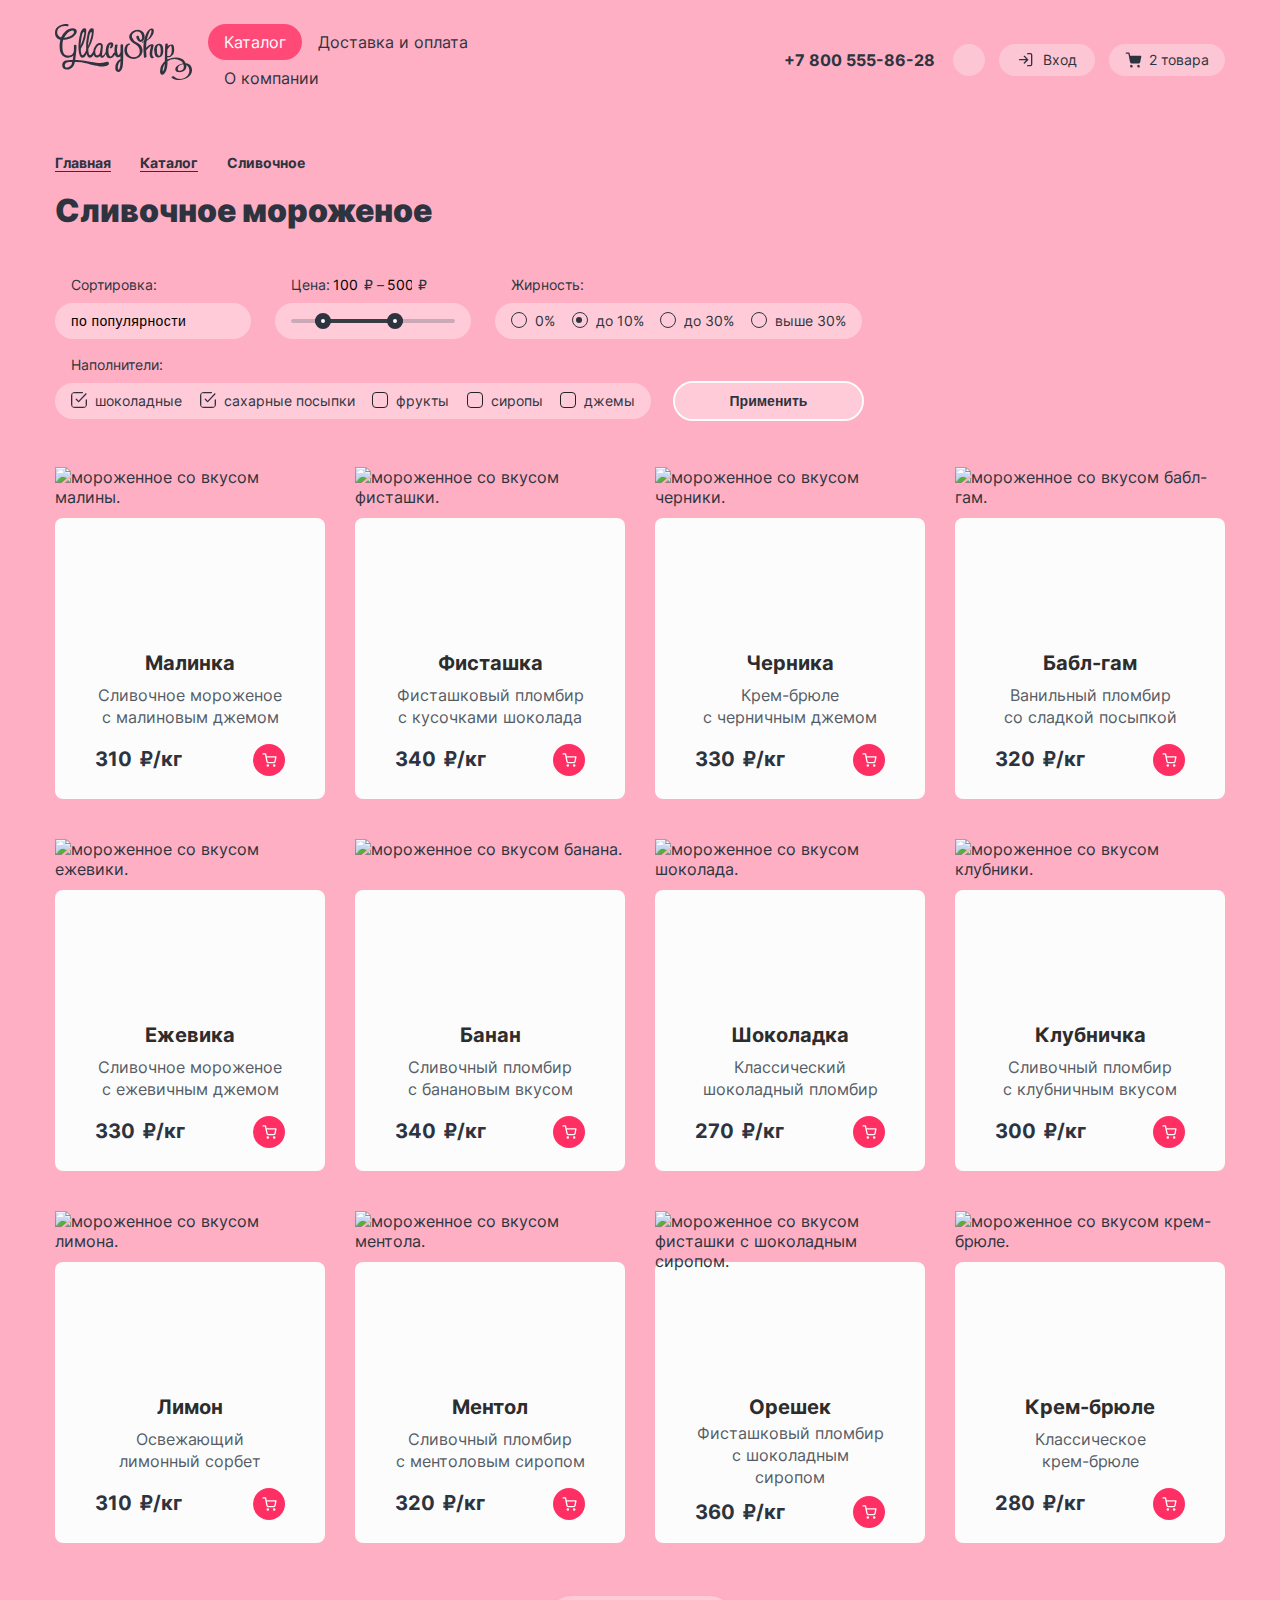
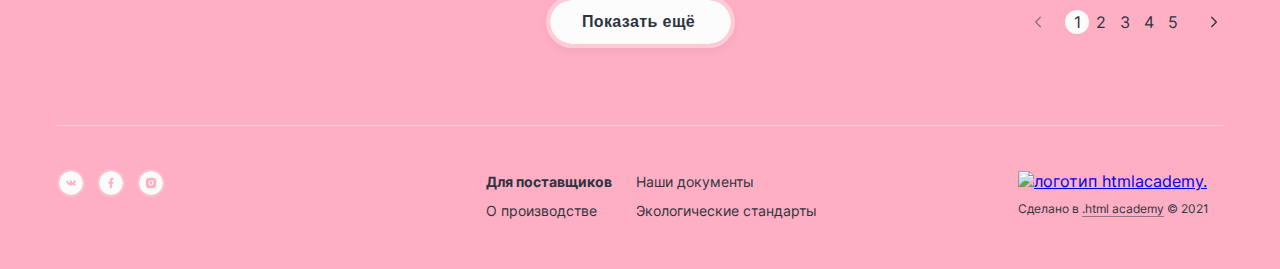
==== commit ed67e1c6: "Проверяем макет по критериям" ====
--- a/catalog.html
+++ b/catalog.html
@@ -6,46 +6,67 @@
   <meta http-equiv="X-UA-Compatible" content="IE=edge">
   <meta name="viewport" content="width=device-width, initial-scale=1.0">
   <title>Каталог магазина Глейси</title>
+  <link rel="icon" type="img/png" sizes="32x32" href="./images/favicon.png">
   <link rel="stylesheet" href="styles/styles.css">
 </head>
 
-<body>
+<body class="body-background-pink">
   <header class="page-header">
     <div class="container header-container">
       <a class="header-logo-link" href="index.html">
-        <img class="header-logo-image" src="images/svg/logo-header.svg" width="137" height="56"
-          alt="логотип компании Глейси" />
+        <svg class="header-logo-image" width="137" height="56" fill="none" xmlns="http://www.w3.org/2000/svg" role="img"
+          aria-label="Логотип магазина Глейси">
+          <path
+            d="M52.79 37.76a3.43 3.43 0 0 0-1.91.33s-2.68 2.26-15.89-.34c-9.71-1.92-14.76-1.72-14.76-1.72s1.63-11.24 1.18-14.38a.9.9 0 0 0-.3-.6.89.89 0 0 0-.63-.22c-.97 0-1.56.38-1.56.9a43 43 0 0 1-.22 6.36 5.38 5.38 0 0 1-5.5 3.53c-4.23-.3-5.12-3.37-5.5-5.47-.36-2.1-.58-7.94.53-10.33 0 0 6.38.22 10.39-3.23 4-3.45 3.75-6.44 1.86-7.71-1.9-1.28-6.34-1.06-9.75 2.09a17.41 17.41 0 0 0-4.53 6.3s-5-1.09-3.86-6.37c1.22-5.52 8.69-4.87 8.69-4.87 1.56.3 1.63.45 2.15-.08.51-.52.89-1.87-1.56-1.95C9.17-.08 1.82 1.15.42 6.07c-1.5 5.24 1.27 8.99 5 9.57 0 0-2.04 9.08.48 13.58a7.97 7.97 0 0 0 7.66 4.42c1.47 0 4.07-.83 4.8-2.02 0 0-.34 3.22-.63 4.38 0 0-6.18-.08-8.12.9-3.28 1.76-2.6 5.86-1.33 7.32 1.07 1.24 4.28 1.91 6.6.8a8.87 8.87 0 0 0 4.95-6.91 35 35 0 0 1 11.15 1.22c5.5 1.65 13.15 3.2 15.44 3.2 2.3 0 7.13-.67 7.42-2.6.16-1.27-.31-1.94-1.05-2.17ZM14.12 7.72s2.92-2.25 4.32-.85a1.94 1.94 0 0 1 .08 2.54c-.59.77-2.14 3.21-9.5 4.43 0 0 2.32-4.1 5.1-6.12Zm.24 34.97s-4.03 2.22-4.45-.79a2.86 2.86 0 0 1 1.46-3.24c.7-.35 1.66-.8 5.86-.64a5.72 5.72 0 0 1-2.87 4.67Z"
+            fill="#2D3440" />
+          <path
+            d="M65.51 21.33v6.19c-.07.82-.33 1.6-.76 2.28a5 5 0 0 1-1.05 1.32c-.47.42-.79-.5-.96-.9-1.24-2.61-.64-6.12-.16-8.86.22-1.31-2.42-.97-2.62.2a26.7 26.7 0 0 0-.5 7.1 1.65 1.65 0 0 0-1.18.67c-.46.98-1.79 4.23-3.41 2.93-1.18-.9-1.3-3.37-1.43-4.74a14 14 0 0 1 .73-5.63c-.05.15 1.02-2.54 1.49-1.54a3.3 3.3 0 0 1-.55 2.82c-1.4 1.06.78 1.5 1.62.85 1.6-1.21 2.68-5.13-.06-5.6-3.09-.52-4.84 2.63-5.5 5.13a16.5 16.5 0 0 0-.44 4.38c-.42.76-1.87 3.18-2.71 3.6-1 .52-.98-.2-.95-.68.04-.46.48-4.63.73-7.43a5.23 5.23 0 0 0-.45-3.28c-.38-.78-3.56-2.54-6.36.75a10.75 10.75 0 0 0-2.74 6.3 34 34 0 0 1-.63 1.22c-1.34 2.47-3.02 3.51-3.62 1.8-.6-1.8-.82-3.69-.66-5.57a34.78 34.78 0 0 0 4.5-10.56c1.34-5.99 1.09-8.96.37-9.47-.73-.5-3.79-1.74-5.63 5.62a48.41 48.41 0 0 0-1.42 16.08c-.28.6-.64 1.34-1.1 2.18-1.33 2.47-3 3.51-3.6 1.8-.6-1.8-.81-3.69-.64-5.57a34.78 34.78 0 0 0 4.5-10.56c1.39-6.07 1.11-9.04.39-9.55-.72-.5-3.79-1.74-5.62 5.62s-2.2 15.4-.45 20.79c0 0 .97 3.03 2.77 2.8 1.48-.18 3.25-1.65 4.3-4.4.11.54.26 1.07.43 1.6 0 0 .96 3.03 2.76 2.8 1.22-.14 2.67-1.18 3.69-3.07.63 1.65 2 3 3.75 2.7 2.37-.43 2.86-1.73 2.86-1.73s-.04 2.14 1.48 2.14c1.36 0 2.43-.8 3.5-2.84l.7-1.34c.3 1.94 1.1 3.65 2.67 4.35 2.67 1.16 5-1.06 6.37-3.25a3.88 3.88 0 0 0 2.2 2.36 3.3 3.3 0 0 0 3.36-.84v3.16c-.49-.02-.97.11-1.38.38a10.52 10.52 0 0 0-3.73 9.46 2.92 2.92 0 0 0 1.47 2.3 2.86 2.86 0 0 0 2.72.04c2.76-1.2 3.18-5.39 3.41-7.94.56-6.14.13-12.53.13-18.69 0-1.13-2.59-.6-2.59.32ZM26.93 11.27c.62-2.39 1.19-3.34 1.78-3.34.6 0 .83.64.41 2.7-.77 3.95-2 7.8-3.64 11.46 0 0 .84-8.43 1.45-10.82Zm7.5 0c.61-2.39 1.18-3.34 1.74-3.34.55 0 .83.64.41 2.7-.41 2.06-1.78 7.75-3.64 11.46 0 0 .9-8.43 1.49-10.82Zm11.45 11.2c-.07.53-.4 3.86-.89 5.66-.48 1.8-.81 2.44-2.25 3.06-1.44.62-2.17-1.28-2.17-1.28-1.03-2.88.34-5.4 1.48-7.12 1.14-1.73 2.3-1.88 2.95-1.8a1.2 1.2 0 0 1 .9 1c.03.17.02.33-.02.49Zm19.56 16.19a16.4 16.4 0 0 1-1.4 7.02c-.63.12-.9-.11-1.1-1.12a9.73 9.73 0 0 1 0-2.92 8.11 8.11 0 0 1 2.47-4.63c.04.57.04 1.12.03 1.65Zm16.74-19.87a9.6 9.6 0 0 1-5.08-5.4c-1.14-3.43 2.6-5.96 5.58-5.8 2.98.14 4.58 3.25 4.45 6.02-.05.98-.66 3.2-1.87 2.04a5.74 5.74 0 0 1-1.39-3.26c-.17-1.09-2.76-.44-2.58.7.52 3.3 4.03 6.91 7.04 3.47A6.63 6.63 0 0 0 86 6.46a9.04 9.04 0 0 0-11.15 3.9c-2.43 4.36 2.44 8.62 5.9 10.17 5.55 3 5.75 12.63-1.62 12.7a7.38 7.38 0 0 1-6.85-5.05c-.5-1.5-.25-6.78 1.78-7.19 1.61-.31 1.18-1.8-.4-1.52-3.3.65-4.52 4.96-4.2 7.97.52 4.8 4.97 7.49 9.46 7.45a8.47 8.47 0 0 0 5.5-1.83 8.61 8.61 0 0 0 3.08-4.96 8.47 8.47 0 0 0-1-5.62c-.96-1.7-2.5-3-4.32-3.69Z"
+            fill="#2D3440" />
+          <path
+            d="M98.73 33.07c-2.54-1.4-1.09-6.8-.7-8.88.24-1.34 1.37-3.4-.44-3.86-2.13-.52-4.66 1.52-6.49 3.47 0-2.25.17-4.5.5-6.73a13.94 13.94 0 0 0 6.39-6.64c1.16-2.34 1.72-7.19-2.2-5.77-3.55 1.26-4.77 5.4-5.89 8.71-.42 1.28-.74 2.6-.97 3.93a14 14 0 0 1-1.08.4c-1.48.46-1.29 1.26.2.8l.73-.24c-.71 5.04-.23 10.33.22 15.28 0 .49 2.67 0 2.58-.7-.2-2.21-.37-4.42-.44-6.62.22-.06.4-.18.56-.35a20.15 20.15 0 0 1 3.56-3.53l.41-.3c.6-.48.71-.49.34 0-.14.85-.32 1.7-.55 2.54-.5 2.7-1.9 7.99 1.2 9.69.66.34 3.06-.67 2.07-1.2ZM92.95 11.4c.27-.8.64-1.59.98-2.36.42-.97 1.54-4.29 2.35-2.7.65 1.27-.38 3.34-.83 4.56a10.68 10.68 0 0 1-3.56 4.76c.26-1.44.61-2.86 1.06-4.26Z"
+            fill="#2D3440" />
+          <path
+            d="M108.3 26.77c0-2.95-.33-6.75-3.83-7.06-3.84-.35-5.34 3.7-5.4 6.73a.53.53 0 0 0 .32.51c0 2.83.67 6.53 4.01 6.47 3.72-.06 4.9-3.34 4.9-6.65Zm-4.45 4.93c-2.18-.9-1.98-4.68-1.84-6.51a.49.49 0 0 0-.21-.48c.27-1.8.96-4.49 2.55-3.15 1.26 1.1 1.29 3.73 1.35 5.25.05 1.06-.08 5.55-1.84 4.89h-.01Zm32.5 11.3c-1-2.6-3.2-3.6-5.6-3.7a10.1 10.1 0 0 0-1.01-1.88c-3.48-5.2-11.75-4.49-17.35-1.8 0-.81-.08-1.63-.11-2.45a6.46 6.46 0 0 0 5.8-2.7c1.48-2.14 1.27-5.95.68-8.36-.55-2.27-2.74-1.86-4.39-1.1-.6.28-1.16.66-1.66 1.12 0-.6.1-1.2.15-1.8.1-1.38-2.53-1.03-2.62.2-.41 5.56-.27 11.1-.4 16.66a13.26 13.26 0 0 0-4.77 10.87c0 2.04 1.72 3.6 3.56 2.14 2.57-2 3.36-5.96 3.71-9 .15-1.34.2-2.7.14-4.06a12.38 12.38 0 0 1 13.54-.1 6.23 6.23 0 0 1 2.02 2.43c-1.42.26-2.8.7-4.11 1.33-1.53.74-3.79 2.48-3.68 4.44a2.71 2.71 0 0 0 2.04 2.7.8.8 0 0 0 .25.07c5.47.9 9.54-2.36 8.76-6.95 2.67 1.46 3.66 4.86 2.71 7.78-2.13 6.56-10.32 8.03-15.09 3.64-.52-.47-2.84.52-2.43.9 6.9 6.35 24.06.48 19.86-10.38Zm-26.66-1.6a14.05 14.05 0 0 1-1.02 4.63c-.22.5-.46.97-.72 1.43 0 0-.23.06-.28-.64 0-2.52.72-4.99 2.09-7.1l-.07 1.69Zm2.78-16.05a.7.7 0 0 0 .14-.15 12.8 12.8 0 0 1 1.69-2.26c.47-.53 1-1 1.61-1.36.29.14.58.9.69 1.91.27 2.5.39 9.08-3.51 8.46-.3-.01-.6.04-.9.15 0-2.28.12-4.51.28-6.75Zm11.65 21.34h-.05c-1.5-.36-1.34-1.8-1.14-2.77.43-2.27 3.18-3.5 5.44-3.6 1.15 3.24.26 7.12-4.25 6.37Z"
+            fill="#2D3440" />
+        </svg>
       </a>
       <nav class="navigation">
         <ul class="navigation-list">
           <li class="navigation-item">
+            <span class="visually-hidden">Переход на страницу каталога</span>
             <a class="navigation-link navigation-link-current" href="catalog.html">Каталог</a>
           </li>
           <li class="navigation-item">
+            <span class="visually-hidden">Доставка и оплата</span>
             <a class="navigation-link" href="#">Доставка и оплата</a>
           </li>
           <li class="navigation-item">
+            <span class="visually-hidden">О компании</span>
             <a class="navigation-link" href="#">О компании</a>
           </li>
         </ul>
       </nav>
-      <a class="header-phone-link" href="tel:78005558628">+7 800 555-86-28</a>
+      <a class="header-phone-link" href="tel:78005558628">
+        <span class="visually-hidden">Контактный телефон</span>
+        +7 800 555-86-28</a>
       <ul class="menu-user-list">
         <li class="menu-user-item">
           <a class="menu-user-link menu-user-search" href="#">
-            <span class="visually-hidden">Поиск</span>
+            <span class="visually-hidden">Поиск по сайту</span>
           </a>
         </li>
         <li class="menu-user-item">
-          <a class="menu-user-link menu-user-login" href="#">Вход</a>
+          <a class="menu-user-link menu-user-login" href="#">
+            <span class="visually-hidden">Вход в личный кабинет</span>
+            Вход</a>
         </li>
         <li class="menu-user-item">
           <a class="menu-user-link menu-user-basket" href="#">
-            <span class="visually-hidden">Корзина.</span>
-            <svg class="menu-user-basket-full" width="18" height="18" viewBox="0 0 18 18" fill="none"
-              xmlns="http://www.w3.org/2000/svg">
+            <span class="visually-hidden">Корзина с товарами</span>
+            <svg class="menu-user-basket-full" aria-hidden="true" focusable="false" width="18" height="18"
+              viewBox="0 0 18 18" fill="none" xmlns="http://www.w3.org/2000/svg">
               <path fill-rule="evenodd" clip-rule="evenodd"
-                d="M0.645874 2.15641C0.645874 1.78822 0.944351 1.48975 1.31254 1.48975H3.91999C4.23774 1.48975 4.51133 1.714 4.57369 2.02557L5.11879 4.74906H15.6535C15.8522 4.74906 16.0405 4.83767 16.1672 4.99076C16.2938 5.14384 16.3456 5.34544 16.3084 5.54061L15.2654 11.0097L15.2644 11.0147L15.2644 11.0147C15.1743 11.4683 14.9276 11.8757 14.5673 12.1657C14.209 12.4542 13.761 12.6082 13.3011 12.601H6.97639C6.51652 12.6082 6.06854 12.4542 5.71016 12.1657C5.35008 11.8759 5.10338 11.4686 5.0132 11.0153L5.01308 11.0147L3.92432 5.57495C3.91985 5.5567 3.91612 5.53816 3.91319 5.51936L3.37353 2.82308H1.31254C0.944351 2.82308 0.645874 2.5246 0.645874 2.15641ZM6.5285 13.8757C5.80055 13.8757 5.21043 14.4658 5.21043 15.1938C5.21043 15.9217 5.80055 16.5118 6.5285 16.5118C7.25644 16.5118 7.84656 15.9217 7.84656 15.1938C7.84656 14.4658 7.25644 13.8757 6.5285 13.8757ZM13.6985 13.8757C12.9705 13.8757 12.3804 14.4658 12.3804 15.1938C12.3804 15.9217 12.9705 16.5118 13.6985 16.5118C14.4264 16.5118 15.0166 15.9217 15.0166 15.1938C15.0166 14.4658 14.4264 13.8757 13.6985 13.8757Z"
+                d="M.65 2.16c0-.37.3-.67.66-.67h2.61c.32 0 .6.22.65.54l.55 2.72h10.53a.67.67 0 0 1 .66.8L15.27 11a1.97 1.97 0 0 1-1.97 1.6H6.98A1.97 1.97 0 0 1 5 11L3.92 5.57v-.05l-.55-2.7H1.31a.67.67 0 0 1-.66-.66Zm5.88 11.72a1.32 1.32 0 1 0 0 2.63 1.32 1.32 0 0 0 0-2.63Zm7.17 0a1.32 1.32 0 1 0 0 2.63 1.32 1.32 0 0 0 0-2.63Z"
                 fill="#2D3440" />
             </svg>
             <span>2 товара</span>
@@ -56,7 +77,8 @@
             <ul class="cart-fill-list">
               <li class="cart-fill-item">
                 <div class="cart-image-wrapper">
-                  <img class="cart-fill-image" src="./images/malinka-smoll.png" alt="" width="16" height="16">
+                  <img class="cart-fill-image" src="./images/catalog/raspberries-smoll.png" alt="" width="16"
+                    height="16">
                 </div>
                 <div class="cart-text-wrapper">
                   <h3 class="cart-fill-subtitle">Малинка</h3>
@@ -64,6 +86,7 @@
                 </div>
                 <span class="cart-fill-price">310 ₽</span>
                 <button class="cart-button-close">
+                  <span class="visually-hidden">Удалить этот товар</span>
                 </button>
               </li>
               <li class="cart-fill-item">
@@ -76,11 +99,14 @@
                 </div>
                 <span class="cart-fill-price">480 ₽</span>
                 <button class="cart-button-close">
+                  <span class="visually-hidden">Удалить этот товар</span>
                 </button>
               </li>
             </ul>
             <div class="oder-wrapper">
-              <button class="button-oder-cart" type="button">Оформить заказ</button>
+              <button class="button button-oder-cart" type="button">
+                <span class="visually-hidden">Нажмите на кнопку для оформления заказа</span>
+                Оформить заказ</button>
               <span class="oder-sum">Итого: 790 ₽</span>
             </div>
           </div>
@@ -94,24 +120,32 @@
         <h2 class="visually-hidden">Навигация по страницам сайта.</h2>
         <ul class="breadcrumbs-list">
           <li class="breadcrumbs-item">
-            <a class="breadcrumbs-link" href="index.html">Главная</a>
+            <a class="breadcrumbs-link" href="index.html">
+              <span class="visually-hidden">Переход на главную страницу</span>
+              Главная</a>
           </li>
           <li class="breadcrumbs-item">
-            <a class="breadcrumbs-link" href="catalog.html">Каталог</a>
+            <a class="breadcrumbs-link" href="catalog.html">
+              <span class="visually-hidden">Переход на страницу каталога</span>
+              Каталог</a>
           </li>
           <li class="breadcrumbs-item">
-            <a class="breadcrumbs-link breadcrumbs-link-current" title="текущая страница">Сливочное</a>
+            <a class="breadcrumbs-link breadcrumbs-link-current">
+              <span class="visually-hidden">Страница с видами сливочного мороженного</span>
+              Сливочное</a>
           </li>
         </ul>
         <h1 class="catalog-title">Сливочное мороженое</h1>
       </section>
       <section class="filter-cards">
         <h2 class="visually-hidden">Фильтр выбора товара.</h2>
-        <form class="sorting-form" action="https://echo.htmlacademy.ru/" method="GET">
+        <form class="sorting-form" action="https://echo.htmlacademy.ru/" method="post">
           <fieldset class="field field-sorting">
             <legend class="sorting-text">Сортировка:</legend>
             <select class="sorting-select" name="sorting" id="sorting">
               <option value="popular">по популярности</option>
+              <option value="cheap">дешёвое</option>
+              <option value="expensive">дорогое</option>
             </select>
           </fieldset>
           <fieldset class="field field-range">
@@ -175,7 +209,7 @@
                 <label class="control">
                   <input class="visually-hidden control-input" type="checkbox" name="sugar" value="sugar" checked>
                   <span class="control-mark"></span>
-                  <span class="control-label">сахарные присыпки</span>
+                  <span class="control-label">сахарные пoсыпки</span>
                 </label>
               </li>
               <li class="additive-item">
@@ -201,55 +235,66 @@
               </li>
             </ul>
           </fieldset>
-          <button class="filter-button" type="submit">Применить</button>
+          <button class="filter-button" type="submit">
+            <span class="visually-hidden">Кнопка, нажмите чтобы применить фильтр</span>
+            Применить</button>
         </form>
       </section>
       <section class="ice-cards ice-cards-catalog">
         <h2 class="visually-hidden">Список товаров.</h2>
         <ul class="ice-cards-list">
           <li class="ice-cards-item">
-            <img class="ice-cards-image" src="./images/catalog/malina.png" width="270" height="184"
-              alt="мороженное со вкусом малины">
-            <div class="fon">
-              <h3 class="ice-cards-subtitle">Малинка</h3>
+            <img class="ice-cards-image" src="./images/catalog/raspberries.png" width="270" height="184"
+              alt="мороженное со вкусом малины.">
+            <div class="fon">
+              <h3 class="ice-cards-subtitle">
+                <a href="#">Малинка</a>
+              </h3>
               <p class="ice-cards-text">Сливочное мороженое с малиновым джемом</p>
               <p class="ice-cards-price">310 ₽/кг</p>
-              <a class="ice-cards-link" href="#" aria-label="Корзина">
-                <svg aria-hidden="true" focusable="false" width="15" height="14" fill="none"
-                  xmlns="http://www.w3.org/2000/svg">
-                  <path fill-rule="evenodd" clip-rule="evenodd"
-                    d="M1.17.25a.67.67 0 1 0 0 1.33h1.77l.47 2.34v.05l.97 4.84a1.83 1.83 0 0 0 1.82 1.46h5.62a1.83 1.83 0 0 0 1.82-1.46V8.8l.93-4.86a.67.67 0 0 0-.66-.8h-9.3L4.14.8a.67.67 0 0 0-.66-.54H1.17Zm4.52 8.3-.81-4.07h8.23l-.78 4.07a.5.5 0 0 1-.49.4H6.18a.5.5 0 0 1-.49-.4ZM4.56 12.5a1.25 1.25 0 1 1 2.49 0 1.25 1.25 0 0 1-2.5 0Zm6.37 0a1.25 1.25 0 1 1 2.5 0 1.25 1.25 0 0 1-2.5 0Z"
-                    fill="#FCFCFC" />
-                </svg>
-              </a>
-            </div>
-          </li>
-          <li class="ice-cards-item">
-            <img class="ice-cards-image" src="./images/catalog/fistashka.png" width="270" height="184"
-              alt="мороженное со вкусом фисташки">
-            <div class="fon">
-              <h3 class="ice-cards-subtitle">Фисташка</h3>
+              <a class="ice-cards-link" href="#">
+                <span class="visually-hidden">Корзина</span>
+                <svg aria-hidden="true" focusable="false" width="15" height="14" viewBox="0 0 15 14" fill="none"
+                  xmlns="http://www.w3.org/2000/svg">
+                  <path fill-rule="evenodd" clip-rule="evenodd"
+                    d="M1.17.25a.67.67 0 1 0 0 1.33h1.77l.47 2.34v.05l.97 4.84a1.83 1.83 0 0 0 1.82 1.46h5.62a1.83 1.83 0 0 0 1.82-1.46V8.8l.93-4.86a.67.67 0 0 0-.66-.8h-9.3L4.14.8a.67.67 0 0 0-.66-.54H1.17Zm4.52 8.3-.81-4.07h8.23l-.78 4.07a.5.5 0 0 1-.49.4H6.18a.5.5 0 0 1-.49-.4ZM4.56 12.5a1.25 1.25 0 1 1 2.49 0 1.25 1.25 0 0 1-2.5 0Zm6.37 0a1.25 1.25 0 1 1 2.5 0 1.25 1.25 0 0 1-2.5 0Z"
+                    fill="#FCFCFC" />
+                </svg>
+              </a>
+            </div>
+          </li>
+          <li class="ice-cards-item">
+            <img class="ice-cards-image" src="./images/catalog/pistachio.png" width="270" height="184"
+              alt="мороженное со вкусом фисташки.">
+            <div class="fon">
+              <h3 class="ice-cards-subtitle">
+                <a href="#">Фисташка</a>
+              </h3>
               <p class="ice-cards-text">Фисташковый пломбир с кусочками шоколада</p>
               <p class="ice-cards-price">340 ₽/кг</p>
-              <a class="ice-cards-link" href="#" aria-label="Корзина">
-                <svg aria-hidden="true" focusable="false" width="15" height="14" fill="none"
-                  xmlns="http://www.w3.org/2000/svg">
-                  <path fill-rule="evenodd" clip-rule="evenodd"
-                    d="M1.17.25a.67.67 0 1 0 0 1.33h1.77l.47 2.34v.05l.97 4.84a1.83 1.83 0 0 0 1.82 1.46h5.62a1.83 1.83 0 0 0 1.82-1.46V8.8l.93-4.86a.67.67 0 0 0-.66-.8h-9.3L4.14.8a.67.67 0 0 0-.66-.54H1.17Zm4.52 8.3-.81-4.07h8.23l-.78 4.07a.5.5 0 0 1-.49.4H6.18a.5.5 0 0 1-.49-.4ZM4.56 12.5a1.25 1.25 0 1 1 2.49 0 1.25 1.25 0 0 1-2.5 0Zm6.37 0a1.25 1.25 0 1 1 2.5 0 1.25 1.25 0 0 1-2.5 0Z"
-                    fill="#FCFCFC" />
-                </svg>
-              </a>
-            </div>
-          </li>
-          <li class="ice-cards-item">
-            <img class="ice-cards-image" src="./images/catalog/chernika.png" width="270" height="184"
-              alt="мороженное со вкусом черники">
-            <div class="fon">
-              <h3 class="ice-cards-subtitle">Черника</h3>
-              <p class="ice-cards-text">Крем-брюле с черничным джемом</p>
+              <a class="ice-cards-link" href="#">
+                <span class="visually-hidden">Корзина</span>
+                <svg aria-hidden="true" focusable="false" width="15" height="14" viewBox="0 0 15 14" fill="none"
+                  xmlns="http://www.w3.org/2000/svg">
+                  <path fill-rule="evenodd" clip-rule="evenodd"
+                    d="M1.17.25a.67.67 0 1 0 0 1.33h1.77l.47 2.34v.05l.97 4.84a1.83 1.83 0 0 0 1.82 1.46h5.62a1.83 1.83 0 0 0 1.82-1.46V8.8l.93-4.86a.67.67 0 0 0-.66-.8h-9.3L4.14.8a.67.67 0 0 0-.66-.54H1.17Zm4.52 8.3-.81-4.07h8.23l-.78 4.07a.5.5 0 0 1-.49.4H6.18a.5.5 0 0 1-.49-.4ZM4.56 12.5a1.25 1.25 0 1 1 2.49 0 1.25 1.25 0 0 1-2.5 0Zm6.37 0a1.25 1.25 0 1 1 2.5 0 1.25 1.25 0 0 1-2.5 0Z"
+                    fill="#FCFCFC" />
+                </svg>
+              </a>
+            </div>
+          </li>
+          <li class="ice-cards-item">
+            <img class="ice-cards-image" src="./images/catalog/blueberry.png" width="270" height="184"
+              alt="мороженное со вкусом черники.">
+            <div class="fon">
+              <h3 class="ice-cards-subtitle">
+                <a href="#">Черника</a>
+              </h3>
+              <p class="ice-cards-text">Крем-брюле с&nbsp;черничным джемом</p>
               <p class="ice-cards-price">330 ₽/кг</p>
-              <a class="ice-cards-link" href="#" aria-label="Корзина">
-                <svg aria-hidden="true" focusable="false" width="15" height="14" fill="none"
+              <a class="ice-cards-link" href="#">
+                <span class="visually-hidden">Корзина</span>
+                <svg aria-hidden="true" focusable="false" width="15" height="14" viewBox="0 0 15 14" fill="none"
                   xmlns="http://www.w3.org/2000/svg">
                   <path fill-rule="evenodd" clip-rule="evenodd"
                     d="M1.17.25a.67.67 0 1 0 0 1.33h1.77l.47 2.34v.05l.97 4.84a1.83 1.83 0 0 0 1.82 1.46h5.62a1.83 1.83 0 0 0 1.82-1.46V8.8l.93-4.86a.67.67 0 0 0-.66-.8h-9.3L4.14.8a.67.67 0 0 0-.66-.54H1.17Zm4.52 8.3-.81-4.07h8.23l-.78 4.07a.5.5 0 0 1-.49.4H6.18a.5.5 0 0 1-.49-.4ZM4.56 12.5a1.25 1.25 0 1 1 2.49 0 1.25 1.25 0 0 1-2.5 0Zm6.37 0a1.25 1.25 0 1 1 2.5 0 1.25 1.25 0 0 1-2.5 0Z"
@@ -260,30 +305,36 @@
           </li>
           <li class="ice-cards-item">
             <img class="ice-cards-image" src="./images/catalog/buble-gum.png" width="270" height="184"
-              alt="мороженное со вкусом бабл-гам">
-            <div class="fon">
-              <h3 class="ice-cards-subtitle">Бабл-гам</h3>
-              <p class="ice-cards-text">Ванильный пломбир со сладкой посыпкой</p>
+              alt="мороженное со вкусом бабл-гам.">
+            <div class="fon">
+              <h3 class="ice-cards-subtitle">
+                <a href="#">Бабл-гам</a>
+              </h3>
+              <p class="ice-cards-text">Ванильный пломбир со&nbsp;сладкой посыпкой</p>
               <p class="ice-cards-price">320 ₽/кг</p>
-              <a class="ice-cards-link" href="#" aria-label="Корзина">
-                <svg aria-hidden="true" focusable="false" width="15" height="14" fill="none"
-                  xmlns="http://www.w3.org/2000/svg">
-                  <path fill-rule="evenodd" clip-rule="evenodd"
-                    d="M1.17.25a.67.67 0 1 0 0 1.33h1.77l.47 2.34v.05l.97 4.84a1.83 1.83 0 0 0 1.82 1.46h5.62a1.83 1.83 0 0 0 1.82-1.46V8.8l.93-4.86a.67.67 0 0 0-.66-.8h-9.3L4.14.8a.67.67 0 0 0-.66-.54H1.17Zm4.52 8.3-.81-4.07h8.23l-.78 4.07a.5.5 0 0 1-.49.4H6.18a.5.5 0 0 1-.49-.4ZM4.56 12.5a1.25 1.25 0 1 1 2.49 0 1.25 1.25 0 0 1-2.5 0Zm6.37 0a1.25 1.25 0 1 1 2.5 0 1.25 1.25 0 0 1-2.5 0Z"
-                    fill="#FCFCFC" />
-                </svg>
-              </a>
-            </div>
-          </li>
-          <li class="ice-cards-item">
-            <img class="ice-cards-image" src="./images/catalog/ejevika.png" width="270" height="184"
-              alt="мороженное со вкусом ежевики">
-            <div class="fon">
-              <h3 class="ice-cards-subtitle">Ежевика</h3>
+              <a class="ice-cards-link" href="#">
+                <span class="visually-hidden">Корзина</span>
+                <svg aria-hidden="true" focusable="false" width="15" height="14" viewBox="0 0 15 14" fill="none"
+                  xmlns="http://www.w3.org/2000/svg">
+                  <path fill-rule="evenodd" clip-rule="evenodd"
+                    d="M1.17.25a.67.67 0 1 0 0 1.33h1.77l.47 2.34v.05l.97 4.84a1.83 1.83 0 0 0 1.82 1.46h5.62a1.83 1.83 0 0 0 1.82-1.46V8.8l.93-4.86a.67.67 0 0 0-.66-.8h-9.3L4.14.8a.67.67 0 0 0-.66-.54H1.17Zm4.52 8.3-.81-4.07h8.23l-.78 4.07a.5.5 0 0 1-.49.4H6.18a.5.5 0 0 1-.49-.4ZM4.56 12.5a1.25 1.25 0 1 1 2.49 0 1.25 1.25 0 0 1-2.5 0Zm6.37 0a1.25 1.25 0 1 1 2.5 0 1.25 1.25 0 0 1-2.5 0Z"
+                    fill="#FCFCFC" />
+                </svg>
+              </a>
+            </div>
+          </li>
+          <li class="ice-cards-item">
+            <img class="ice-cards-image" src="./images/catalog/blackberry.png" width="270" height="184"
+              alt="мороженное со вкусом ежевики.">
+            <div class="fon">
+              <h3 class="ice-cards-subtitle">
+                <a href="#">Ежевика</a>
+              </h3>
               <p class="ice-cards-text">Сливочное мороженое с ежевичным джемом</p>
               <p class="ice-cards-price">330 ₽/кг</p>
-              <a class="ice-cards-link" href="#" aria-label="Корзина">
-                <svg aria-hidden="true" focusable="false" width="15" height="14" fill="none"
+              <a class="ice-cards-link" href="#">
+                <span class="visually-hidden">Корзина</span>
+                <svg aria-hidden="true" focusable="false" width="15" height="14" viewBox="0 0 15 14" fill="none"
                   xmlns="http://www.w3.org/2000/svg">
                   <path fill-rule="evenodd" clip-rule="evenodd"
                     d="M1.17.25a.67.67 0 1 0 0 1.33h1.77l.47 2.34v.05l.97 4.84a1.83 1.83 0 0 0 1.82 1.46h5.62a1.83 1.83 0 0 0 1.82-1.46V8.8l.93-4.86a.67.67 0 0 0-.66-.8h-9.3L4.14.8a.67.67 0 0 0-.66-.54H1.17Zm4.52 8.3-.81-4.07h8.23l-.78 4.07a.5.5 0 0 1-.49.4H6.18a.5.5 0 0 1-.49-.4ZM4.56 12.5a1.25 1.25 0 1 1 2.49 0 1.25 1.25 0 0 1-2.5 0Zm6.37 0a1.25 1.25 0 1 1 2.5 0 1.25 1.25 0 0 1-2.5 0Z"
@@ -294,13 +345,16 @@
           </li>
           <li class="ice-cards-item">
             <img class="ice-cards-image" src="./images/catalog/banana.png" width="270" height="184"
-              alt="мороженное со вкусом банана">
-            <div class="fon">
-              <h3 class="ice-cards-subtitle">Банан</h3>
-              <p class="ice-cards-text">Сливочный пломбир с банановым вкусом</p>
+              alt="мороженное со вкусом банана.">
+            <div class="fon">
+              <h3 class="ice-cards-subtitle">
+                <a href="#">Банан</a>
+              </h3>
+              <p class="ice-cards-text">Сливочный пломбир с&nbsp;банановым вкусом</p>
               <p class="ice-cards-price">340 ₽/кг</p>
-              <a class="ice-cards-link" href="#" aria-label="Корзина">
-                <svg aria-hidden="true" focusable="false" width="15" height="14" fill="none"
+              <a class="ice-cards-link" href="#">
+                <span class="visually-hidden">Корзина</span>
+                <svg aria-hidden="true" focusable="false" width="15" height="14" viewBox="0 0 15 14" fill="none"
                   xmlns="http://www.w3.org/2000/svg">
                   <path fill-rule="evenodd" clip-rule="evenodd"
                     d="M1.17.25a.67.67 0 1 0 0 1.33h1.77l.47 2.34v.05l.97 4.84a1.83 1.83 0 0 0 1.82 1.46h5.62a1.83 1.83 0 0 0 1.82-1.46V8.8l.93-4.86a.67.67 0 0 0-.66-.8h-9.3L4.14.8a.67.67 0 0 0-.66-.54H1.17Zm4.52 8.3-.81-4.07h8.23l-.78 4.07a.5.5 0 0 1-.49.4H6.18a.5.5 0 0 1-.49-.4ZM4.56 12.5a1.25 1.25 0 1 1 2.49 0 1.25 1.25 0 0 1-2.5 0Zm6.37 0a1.25 1.25 0 1 1 2.5 0 1.25 1.25 0 0 1-2.5 0Z"
@@ -311,81 +365,96 @@
           </li>
           <li class="ice-cards-item">
             <img class="ice-cards-image" src="./images/catalog/choclate.png" width="270" height="184"
-              alt="мороженное со вкусом шоколада">
-            <div class="fon">
-              <h3 class="ice-cards-subtitle">Шоколадка</h3>
+              alt="мороженное со вкусом шоколада.">
+            <div class="fon">
+              <h3 class="ice-cards-subtitle">
+                <a href="#">Шоколадка</a>
+              </h3>
               <p class="ice-cards-text">Классический шоколадный пломбир</p>
               <p class="ice-cards-price">270 ₽/кг</p>
-              <a class="ice-cards-link" href="#" aria-label="Корзина">
-                <svg aria-hidden="true" focusable="false" width="15" height="14" fill="none"
-                  xmlns="http://www.w3.org/2000/svg">
-                  <path fill-rule="evenodd" clip-rule="evenodd"
-                    d="M1.17.25a.67.67 0 1 0 0 1.33h1.77l.47 2.34v.05l.97 4.84a1.83 1.83 0 0 0 1.82 1.46h5.62a1.83 1.83 0 0 0 1.82-1.46V8.8l.93-4.86a.67.67 0 0 0-.66-.8h-9.3L4.14.8a.67.67 0 0 0-.66-.54H1.17Zm4.52 8.3-.81-4.07h8.23l-.78 4.07a.5.5 0 0 1-.49.4H6.18a.5.5 0 0 1-.49-.4ZM4.56 12.5a1.25 1.25 0 1 1 2.49 0 1.25 1.25 0 0 1-2.5 0Zm6.37 0a1.25 1.25 0 1 1 2.5 0 1.25 1.25 0 0 1-2.5 0Z"
-                    fill="#FCFCFC" />
-                </svg>
-              </a>
-            </div>
-          </li>
-          <li class="ice-cards-item">
-            <img class="ice-cards-image" src="./images/catalog/klubnika.png" width="270" height="184"
-              alt="мороженное со вкусом клубники">
-            <div class="fon">
-              <h3 class="ice-cards-subtitle">Клубничка</h3>
-              <p class="ice-cards-text">Сливочный пломбир с клубничным вкусом</p>
+              <a class="ice-cards-link" href="#">
+                <span class="visually-hidden">Корзина</span>
+                <svg aria-hidden="true" focusable="false" width="15" height="14" viewBox="0 0 15 14" fill="none"
+                  xmlns="http://www.w3.org/2000/svg">
+                  <path fill-rule="evenodd" clip-rule="evenodd"
+                    d="M1.17.25a.67.67 0 1 0 0 1.33h1.77l.47 2.34v.05l.97 4.84a1.83 1.83 0 0 0 1.82 1.46h5.62a1.83 1.83 0 0 0 1.82-1.46V8.8l.93-4.86a.67.67 0 0 0-.66-.8h-9.3L4.14.8a.67.67 0 0 0-.66-.54H1.17Zm4.52 8.3-.81-4.07h8.23l-.78 4.07a.5.5 0 0 1-.49.4H6.18a.5.5 0 0 1-.49-.4ZM4.56 12.5a1.25 1.25 0 1 1 2.49 0 1.25 1.25 0 0 1-2.5 0Zm6.37 0a1.25 1.25 0 1 1 2.5 0 1.25 1.25 0 0 1-2.5 0Z"
+                    fill="#FCFCFC" />
+                </svg>
+              </a>
+            </div>
+          </li>
+          <li class="ice-cards-item">
+            <img class="ice-cards-image" src="./images/catalog/strawberry.png" width="270" height="184"
+              alt="мороженное со вкусом клубники.">
+            <div class="fon">
+              <h3 class="ice-cards-subtitle">
+                <a href="#">Клубничка</a>
+              </h3>
+              <p class="ice-cards-text">Сливочный пломбир с&nbsp;клубничным вкусом</p>
               <p class="ice-cards-price">300 ₽/кг</p>
-              <a class="ice-cards-link" href="#" aria-label="Корзина">
-                <svg aria-hidden="true" focusable="false" width="15" height="14" fill="none"
-                  xmlns="http://www.w3.org/2000/svg">
-                  <path fill-rule="evenodd" clip-rule="evenodd"
-                    d="M1.17.25a.67.67 0 1 0 0 1.33h1.77l.47 2.34v.05l.97 4.84a1.83 1.83 0 0 0 1.82 1.46h5.62a1.83 1.83 0 0 0 1.82-1.46V8.8l.93-4.86a.67.67 0 0 0-.66-.8h-9.3L4.14.8a.67.67 0 0 0-.66-.54H1.17Zm4.52 8.3-.81-4.07h8.23l-.78 4.07a.5.5 0 0 1-.49.4H6.18a.5.5 0 0 1-.49-.4ZM4.56 12.5a1.25 1.25 0 1 1 2.49 0 1.25 1.25 0 0 1-2.5 0Zm6.37 0a1.25 1.25 0 1 1 2.5 0 1.25 1.25 0 0 1-2.5 0Z"
-                    fill="#FCFCFC" />
-                </svg>
-              </a>
-            </div>
-          </li>
-          <li class="ice-cards-item">
-            <img class="ice-cards-image" src="./images/catalog/limon.png" width="270" height="184"
-              alt="мороженное со вкусом лимона">
-            <div class="fon">
-              <h3 class="ice-cards-subtitle">Лимон</h3>
+              <a class="ice-cards-link" href="#">
+                <span class="visually-hidden">Корзина</span>
+                <svg aria-hidden="true" focusable="false" width="15" height="14" viewBox="0 0 15 14" fill="none"
+                  xmlns="http://www.w3.org/2000/svg">
+                  <path fill-rule="evenodd" clip-rule="evenodd"
+                    d="M1.17.25a.67.67 0 1 0 0 1.33h1.77l.47 2.34v.05l.97 4.84a1.83 1.83 0 0 0 1.82 1.46h5.62a1.83 1.83 0 0 0 1.82-1.46V8.8l.93-4.86a.67.67 0 0 0-.66-.8h-9.3L4.14.8a.67.67 0 0 0-.66-.54H1.17Zm4.52 8.3-.81-4.07h8.23l-.78 4.07a.5.5 0 0 1-.49.4H6.18a.5.5 0 0 1-.49-.4ZM4.56 12.5a1.25 1.25 0 1 1 2.49 0 1.25 1.25 0 0 1-2.5 0Zm6.37 0a1.25 1.25 0 1 1 2.5 0 1.25 1.25 0 0 1-2.5 0Z"
+                    fill="#FCFCFC" />
+                </svg>
+              </a>
+            </div>
+          </li>
+          <li class="ice-cards-item">
+            <img class="ice-cards-image" src="./images/catalog/lemon.png" width="270" height="184"
+              alt="мороженное со вкусом лимона.">
+            <div class="fon">
+              <h3 class="ice-cards-subtitle">
+                <a href="#">Лимон</a>
+              </h3>
               <p class="ice-cards-text">Освежающий лимонный сорбет</p>
               <p class="ice-cards-price">310 ₽/кг</p>
-              <a class="ice-cards-link" href="#" aria-label="Корзина">
-                <svg aria-hidden="true" focusable="false" width="15" height="14" fill="none"
-                  xmlns="http://www.w3.org/2000/svg">
-                  <path fill-rule="evenodd" clip-rule="evenodd"
-                    d="M1.17.25a.67.67 0 1 0 0 1.33h1.77l.47 2.34v.05l.97 4.84a1.83 1.83 0 0 0 1.82 1.46h5.62a1.83 1.83 0 0 0 1.82-1.46V8.8l.93-4.86a.67.67 0 0 0-.66-.8h-9.3L4.14.8a.67.67 0 0 0-.66-.54H1.17Zm4.52 8.3-.81-4.07h8.23l-.78 4.07a.5.5 0 0 1-.49.4H6.18a.5.5 0 0 1-.49-.4ZM4.56 12.5a1.25 1.25 0 1 1 2.49 0 1.25 1.25 0 0 1-2.5 0Zm6.37 0a1.25 1.25 0 1 1 2.5 0 1.25 1.25 0 0 1-2.5 0Z"
-                    fill="#FCFCFC" />
-                </svg>
-              </a>
-            </div>
-          </li>
-          <li class="ice-cards-item">
-            <img class="ice-cards-image" src="./images/catalog/mentol.png" width="270" height="184"
-              alt="мороженное со вкусом ментола">
-            <div class="fon">
-              <h3 class="ice-cards-subtitle">Ментол</h3>
-              <p class="ice-cards-text">Сливочный пломбир с ментоловым сиропом</p>
+              <a class="ice-cards-link" href="#">
+                <span class="visually-hidden">Корзина</span>
+                <svg aria-hidden="true" focusable="false" width="15" height="14" viewBox="0 0 15 14" fill="none"
+                  xmlns="http://www.w3.org/2000/svg">
+                  <path fill-rule="evenodd" clip-rule="evenodd"
+                    d="M1.17.25a.67.67 0 1 0 0 1.33h1.77l.47 2.34v.05l.97 4.84a1.83 1.83 0 0 0 1.82 1.46h5.62a1.83 1.83 0 0 0 1.82-1.46V8.8l.93-4.86a.67.67 0 0 0-.66-.8h-9.3L4.14.8a.67.67 0 0 0-.66-.54H1.17Zm4.52 8.3-.81-4.07h8.23l-.78 4.07a.5.5 0 0 1-.49.4H6.18a.5.5 0 0 1-.49-.4ZM4.56 12.5a1.25 1.25 0 1 1 2.49 0 1.25 1.25 0 0 1-2.5 0Zm6.37 0a1.25 1.25 0 1 1 2.5 0 1.25 1.25 0 0 1-2.5 0Z"
+                    fill="#FCFCFC" />
+                </svg>
+              </a>
+            </div>
+          </li>
+          <li class="ice-cards-item">
+            <img class="ice-cards-image" src="./images/catalog/menthol.png" width="270" height="184"
+              alt="мороженное со вкусом ментола.">
+            <div class="fon">
+              <h3 class="ice-cards-subtitle">
+                <a href="#">Ментол</a>
+              </h3>
+              <p class="ice-cards-text">Сливочный пломбир с&nbsp;ментоловым сиропом</p>
               <p class="ice-cards-price">320 ₽/кг</p>
-              <a class="ice-cards-link" href="#" aria-label="Корзина">
-                <svg aria-hidden="true" focusable="false" width="15" height="14" fill="none"
-                  xmlns="http://www.w3.org/2000/svg">
-                  <path fill-rule="evenodd" clip-rule="evenodd"
-                    d="M1.17.25a.67.67 0 1 0 0 1.33h1.77l.47 2.34v.05l.97 4.84a1.83 1.83 0 0 0 1.82 1.46h5.62a1.83 1.83 0 0 0 1.82-1.46V8.8l.93-4.86a.67.67 0 0 0-.66-.8h-9.3L4.14.8a.67.67 0 0 0-.66-.54H1.17Zm4.52 8.3-.81-4.07h8.23l-.78 4.07a.5.5 0 0 1-.49.4H6.18a.5.5 0 0 1-.49-.4ZM4.56 12.5a1.25 1.25 0 1 1 2.49 0 1.25 1.25 0 0 1-2.5 0Zm6.37 0a1.25 1.25 0 1 1 2.5 0 1.25 1.25 0 0 1-2.5 0Z"
-                    fill="#FCFCFC" />
-                </svg>
-              </a>
-            </div>
-          </li>
-          <li class="ice-cards-item">
-            <img class="ice-cards-image" src="./images/catalog/fistashka.png" width="270" height="184"
-              alt="мороженное со вкусом фисташки с шоколадным сиропом">
-            <div class="fon">
-              <h3 class="ice-cards-subtitle">Орешек</h3>
+              <a class="ice-cards-link" href="#">
+                <span class="visually-hidden">Корзина</span>
+                <svg aria-hidden="true" focusable="false" width="15" height="14" viewBox="0 0 15 14" fill="none"
+                  xmlns="http://www.w3.org/2000/svg">
+                  <path fill-rule="evenodd" clip-rule="evenodd"
+                    d="M1.17.25a.67.67 0 1 0 0 1.33h1.77l.47 2.34v.05l.97 4.84a1.83 1.83 0 0 0 1.82 1.46h5.62a1.83 1.83 0 0 0 1.82-1.46V8.8l.93-4.86a.67.67 0 0 0-.66-.8h-9.3L4.14.8a.67.67 0 0 0-.66-.54H1.17Zm4.52 8.3-.81-4.07h8.23l-.78 4.07a.5.5 0 0 1-.49.4H6.18a.5.5 0 0 1-.49-.4ZM4.56 12.5a1.25 1.25 0 1 1 2.49 0 1.25 1.25 0 0 1-2.5 0Zm6.37 0a1.25 1.25 0 1 1 2.5 0 1.25 1.25 0 0 1-2.5 0Z"
+                    fill="#FCFCFC" />
+                </svg>
+              </a>
+            </div>
+          </li>
+          <li class="ice-cards-item">
+            <img class="ice-cards-image" src="./images/catalog/nut.png" width="270" height="184"
+              alt="мороженное со вкусом фисташки с шоколадным сиропом.">
+            <div class="fon">
+              <h3 class="ice-cards-subtitle">
+                <a href="#">Орешек</a>
+              </h3>
               <p class="ice-cards-text">Фисташковый пломбир с шоколадным сиропом</p>
               <p class="ice-cards-price">360 ₽/кг</p>
-              <a class="ice-cards-link" href="#" aria-label="Корзина">
-                <svg aria-hidden="true" focusable="false" width="15" height="14" fill="none"
+              <a class="ice-cards-link" href="#">
+                <span class="visually-hidden">Корзина</span>
+                <svg aria-hidden="true" focusable="false" width="15" height="14" viewBox="0 0 15 14" fill="none"
                   xmlns="http://www.w3.org/2000/svg">
                   <path fill-rule="evenodd" clip-rule="evenodd"
                     d="M1.17.25a.67.67 0 1 0 0 1.33h1.77l.47 2.34v.05l.97 4.84a1.83 1.83 0 0 0 1.82 1.46h5.62a1.83 1.83 0 0 0 1.82-1.46V8.8l.93-4.86a.67.67 0 0 0-.66-.8h-9.3L4.14.8a.67.67 0 0 0-.66-.54H1.17Zm4.52 8.3-.81-4.07h8.23l-.78 4.07a.5.5 0 0 1-.49.4H6.18a.5.5 0 0 1-.49-.4ZM4.56 12.5a1.25 1.25 0 1 1 2.49 0 1.25 1.25 0 0 1-2.5 0Zm6.37 0a1.25 1.25 0 1 1 2.5 0 1.25 1.25 0 0 1-2.5 0Z"
@@ -396,13 +465,16 @@
           </li>
           <li class="ice-cards-item">
             <img class="ice-cards-image" src="./images/catalog/cream-brule.png" width="270" height="184"
-              alt="мороженное со вкусом крем-брюле">
-            <div class="fon">
-              <h3 class="ice-cards-subtitle">Крем-брюле</h3>
-              <p class="ice-cards-text">Классическое крем-брюле</p>
+              alt="мороженное со вкусом крем-брюле.">
+            <div class="fon">
+              <h3 class="ice-cards-subtitle">
+                <a href="#">Крем-брюле</a>
+              </h3>
+              <p class="ice-cards-text">Классическое<br>крем-брюле</p>
               <p class="ice-cards-price">280 ₽/кг</p>
-              <a class="ice-cards-link" href="#" aria-label="Корзина">
-                <svg aria-hidden="true" focusable="false" width="15" height="14" fill="none"
+              <a class="ice-cards-link" href="#">
+                <span class="visually-hidden">Корзина</span>
+                <svg aria-hidden="true" focusable="false" width="15" height="14" viewBox="0 0 15 14" fill="none"
                   xmlns="http://www.w3.org/2000/svg">
                   <path fill-rule="evenodd" clip-rule="evenodd"
                     d="M1.17.25a.67.67 0 1 0 0 1.33h1.77l.47 2.34v.05l.97 4.84a1.83 1.83 0 0 0 1.82 1.46h5.62a1.83 1.83 0 0 0 1.82-1.46V8.8l.93-4.86a.67.67 0 0 0-.66-.8h-9.3L4.14.8a.67.67 0 0 0-.66-.54H1.17Zm4.52 8.3-.81-4.07h8.23l-.78 4.07a.5.5 0 0 1-.49.4H6.18a.5.5 0 0 1-.49-.4ZM4.56 12.5a1.25 1.25 0 1 1 2.49 0 1.25 1.25 0 0 1-2.5 0Zm6.37 0a1.25 1.25 0 1 1 2.5 0 1.25 1.25 0 0 1-2.5 0Z"
@@ -413,13 +485,13 @@
           </li>
         </ul>
         <div class="button-pagination-box">
-          <button class="ice-button-show-more" type="button">Показать еще</button>
+          <button class="button ice-button-show-more" type="button">Показать ещё</button>
           <ul class="ice-pagination-list">
             <li class="ice-pagination-item">
-              <a class="ice-pagination-link ice-pagination-prev ice-pagination-prev-disabled" href="#">
-                <span class="visually-hidden">Предыдущий товар</span>
-                <svg class="pagination-prev-image" width="16" height="16" fill="none"
-                  xmlns="http://www.w3.org/2000/svg">
+              <a class="ice-pagination-link ice-pagination-prev ice-pagination-disabled" href="#">
+                <span class="visually-hidden">Предыдущая страница</span>
+                <svg class="pagination-prev-image" aria-hidden="true" focusable="false" width="16" height="16"
+                  viewBox="0 0 16 16" fill="none" xmlns="http://www.w3.org/2000/svg">
                   <path fill-rule="evenodd" clip-rule="evenodd"
                     d="M9.8033 3.8051a.665.665 0 1 0-.9405-.9404l-4.668 4.668a.665.665 0 0 0-.0026.938l.0035.0035 4.6681 4.6681a.665.665 0 1 0 .9405-.9405L5.6054 8.003l4.1978-4.1979Z"
                     fill="#2D3440" />
@@ -427,25 +499,35 @@
               </a>
             </li>
             <li class="ice-pagination-item ice-pagination-current">
-              <a class="ice-pagination-link" href="#">1</a>
+              <a class="ice-pagination-link" href="#">
+                <span class="visually-hidden">Первая страница</span>
+                1</a>
             </li>
             <li class="ice-pagination-item">
-              <a class="ice-pagination-link" href="#">2</a>
+              <a class="ice-pagination-link" href="#">
+                <span class="visually-hidden">Вторая страница</span>
+                2</a>
             </li>
             <li class="ice-pagination-item">
-              <a class="ice-pagination-link" href="#">3</a>
+              <a class="ice-pagination-link" href="#">
+                <span class="visually-hidden">Третья страница</span>
+                3</a>
             </li>
             <li class="ice-pagination-item">
-              <a class="ice-pagination-link" href="#">4</a>
+              <a class="ice-pagination-link" href="#">
+                <span class="visually-hidden">Четвертая страница</span>
+                4</a>
             </li>
             <li class="ice-pagination-item">
-              <a class="ice-pagination-link" href="#">5</a>
+              <a class="ice-pagination-link" href="#">
+                <span class="visually-hidden">Пятая страница</span>
+                5</a>
             </li>
             <li class="ice-pagination-item">
               <a class="ice-pagination-link ice-pagination-next" href="#">
-                <span class="visually-hidden">Следующий товар</span>
-                <svg class="pagination-next-image" width="16" height="16" fill="none"
-                  xmlns="http://www.w3.org/2000/svg">
+                <span class="visually-hidden">Следующая страница</span>
+                <svg class="pagination-next-image" aria-hidden="true" focusable="false" width="16" height="16"
+                  viewBox="0 0 16 16" fill="none" xmlns="http://www.w3.org/2000/svg">
                   <path fill-rule="evenodd" clip-rule="evenodd"
                     d="M9.8033 3.8051a.665.665 0 1 0-.9405-.9404l-4.668 4.668a.665.665 0 0 0-.0026.938l.0035.0035 4.6681 4.6681a.665.665 0 1 0 .9405-.9405L5.6054 8.003l4.1978-4.1979Z"
                     fill="#2D3440" />
@@ -483,27 +565,38 @@
         <h2 class="visually-hidden">Информация для клиентов.</h2>
         <ul class="documents-list">
           <li class="documents-item">
-            <a class="documents-link documents-link-current" href="#">Для поставщиков</a>
+            <a class="documents-link documents-link-current" href="#">
+              <span class="visually-hidden">Информация для поставщиков</span>
+              Для поставщиков</a>
           </li>
           <li class="documents-item">
-            <a class="documents-link" href="#">О производстве</a>
+            <a class="documents-link" href="#">
+              <span class="visually-hidden">Наши документы</span>
+              Наши документы</a>
           </li>
           <li class="documents-item">
-            <a class="documents-link" href="#">Наши документы</a>
+            <a class="documents-link" href="#">
+              <span class="visually-hidden">О производстве</span>
+              О производстве</a>
           </li>
           <li class="documents-item">
-            <a class="documents-link" href="#">Экологические стандарты</a>
+            <a class="documents-link" href="#">
+              <span class="visually-hidden">Экологические стандарты</span>
+              Экологические стандарты</a>
           </li>
         </ul>
       </section>
       <section class="about-site">
         <h2 class="visually-hidden">Сайт сделан html academy.</h2>
         <a class="logo-htmlacademy-link" href="https://htmlacademy.ru/">
+          <span class="visually-hidden">Ссылка на сайт htmlacademy</span>
           <img class="logo-htmlacademy-image" src="images/svg/logo_htmlacademy.svg" width="93" height="27"
-            alt="логотип htmlacademy">
+            alt="логотип htmlacademy.">
         </a>
         <p class="copyright-htmlacademy">Сделано в
-          <a class="htmlacademy-link" href="https://htmlacademy.ru/">.html academy</a>
+          <a class="htmlacademy-link" href="https://htmlacademy.ru/">
+            <span class="visually-hidden">Ссылка на сайт htmlacademy</span>
+            .html academy</a>
           © 2021
         </p>
       </section>
@@ -511,4 +604,4 @@
   </footer>
 </body>
 
-</html>+</html>
--- a/styles/styles.css
+++ b/styles/styles.css
@@ -27,46 +27,139 @@
 }
 
 body {
-  margin: 0;
+  display: flex;
+  flex-direction: column;
+  margin: 0;
+  min-width: 1250px;
   min-height: 100%;
-  display: flex;
-  flex-direction: column;
+
   font-family: "Inter", "Arial", sans-serif;
   font-style: normal;
   font-weight: 400;
   color: #2d3440;
+}
+
+.body-background-pink {
   background-color: #feafc3;
+}
+
+.body-background-blue {
+  background-color: #69a9ff;
+}
+
+.body-background-yellow {
+  background-color: #fcc850;
 }
 
 .visually-hidden {
   position: absolute;
   width: 1px;
   height: 1px;
+
   margin: -1px;
   padding: 0;
+
   border: 0;
   clip: rect(0 0 0 0);
   overflow: hidden;
 }
 
 .container {
-  width: 1170px;
+  width: 1250px;
   margin: 0 auto;
-  padding: 0 40px;
+  padding-left: 40px;
+  padding-right: 40px;
+
+  box-sizing: border-box;
 }
 
 .button {
-  background: #FF2F64;
-  box-shadow: 0px 4px 12px rgba(45, 52, 64, 0.1);
-  border-radius: 26px;
-  border: none;
-  outline: 4px solid rgba(255, 47, 100, 0.3);
   padding: 12px 32px;
-  font-weight: 700;
+
   font-size: 16px;
   line-height: 20px;
-  color: #FCFCFC;
+  font-weight: 700;
+  color: #fcfcfc;
+
+  border: none;
+  border-radius: 26px;
+  box-shadow: 0 4px 12px rgba(45, 52, 64, 0.1);
+  outline: 4px solid rgba(255, 47, 100, 0.3);
+  background-color: #ff2f64;
+
   cursor: pointer;
+}
+
+
+input[type="text"],
+input[type="tel"],
+input[type="email"],
+input[type="password"] {
+  height: 48px;
+  padding: 14px 16px;
+
+  font-size: 16px;
+  line-height: 20px;
+  color: #2d3440;
+
+  background: #ffffff;
+  box-sizing: border-box;
+  border-radius: 4px;
+  border: 1px solid #b9b9b9;
+  outline: none;
+
+  cursor: pointer;
+}
+
+input[type="text"]::placeholder,
+input[type="tel"]::placeholder,
+input[type="email"]::placeholder,
+input[type="password"]::placeholder {
+  font-size: 16px;
+  line-height: 20px;
+  color: #b9b9b9;
+}
+
+input[type="text"]:hover,
+input[type="tel"]:hover,
+input[type="email"]:hover,
+input[type="password"]:hover {
+  border: 1px solid #2d3440;
+}
+
+input[type="text"]:focus,
+input[type="tel"]:focus,
+input[type="email"]:focus,
+input[type="password"]:focus {
+  border: 2px solid #2d3440;
+}
+
+input[type="text"]:disabled,
+input[type="tel"]:disabled,
+input[type="email"]:disabled,
+input[type="password"]:disabled {
+  background: #e7e7e7;
+  border: 1px solid #b9b9b9;
+
+  cursor: default;
+}
+
+input[type="text"]::placeholder:disabled,
+input[type="tel"]::placeholder:disabled,
+input[type="email"]::placeholder:disabled,
+input[type="password"]::placeholder:disabled {
+  color: rgba(45, 52, 64, 0.65);
+
+  cursor: default;
+}
+
+input.error {
+  background: #ffffff;
+  border: 1px solid #ea5454;
+}
+
+input.error:hover {
+  border: 2px solid #ea5454;
 }
 
 .page-header {
@@ -78,13 +171,15 @@
 .header-container {
   display: flex;
   align-items: center;
-  padding: 25px 0;
-  box-sizing: border-box;
+  padding-top: 24px;
+  padding-bottom: 25px;
 }
 
 .header-logo-link {
   display: block;
   margin-right: 16px;
+
+  align-self: flex-start;
 }
 
 .header-logo-image {
@@ -98,11 +193,13 @@
 }
 
 .navigation-list {
+  display: flex;
+  flex-wrap: wrap;
+  width: 400px;
+  margin: 0;
+  padding: 0;
+
   list-style: none;
-  margin: 0;
-  padding: 0;
-  display: flex;
-  flex-wrap: wrap;
 }
 
 .navigation-item {
@@ -112,9 +209,11 @@
 
 .navigation-link {
   display: block;
+  padding: 8px 16px;
+
+  color: #2d3440;
+
   text-decoration: none;
-  color: #2d3440;
-  padding: 8px 16px;
   border-radius: 26px;
 }
 
@@ -123,7 +222,9 @@
 }
 
 .navigation-link:focus {
-  outline: 2px solid #2D3440;
+  color: #2d3440;
+
+  outline: 2px solid #2d3440;
   outline-offset: -2px;
   background-color: rgba(252, 252, 252, 0.5);
 }
@@ -133,41 +234,45 @@
 }
 
 .navigation-link:focus-visible {
-  outline: 2px solid #2D3440;
+  outline: 2px solid #2d3440;
   outline-offset: -2px;
   background-color: rgba(252, 252, 252, 0.5);
 }
 
 .navigation-link:active {
+  outline: none;
   background-color: #fcfcfc;
-  outline: none;
 }
 
 .navigation-link-current {
-  background: #FF4A78;
+  color: #fcfcfc;
+  background-color: #ff4a78;
   border-radius: 26px;
-  color: #FCFCFC;
 }
 
 .popover-catalog {
+  position: absolute;
+  top: 44px;
+  left: 0;
+
   display: none;
-  position: absolute;
-  top: 40px;
-  left: 0;
   min-width: 138px;
   padding: 16px 0;
-  box-sizing: border-box;
+
+  background-color: #fcfcfc;
   border-radius: 6px;
-  background-color: #fcfcfc;
-  filter: drop-shadow(0px 8px 16px rgba(45, 52, 64, 0.12));
+
+  box-sizing: border-box;
+  filter: drop-shadow(0 8px 16px rgba(45, 52, 64, 0.12));
 }
 
 .popover-catalog-list {
+  display: flex;
+  flex-direction: column;
   margin: 0;
   padding: 0;
+
   list-style: none;
-  display: flex;
-  flex-direction: column;
 }
 
 .popover-catalog-item {
@@ -183,55 +288,65 @@
 }
 
 .popover-catalog-link {
-  margin: 0;
-  font-size: 14px;
+  display: block;
+  margin: 0;
   padding: 8px 0;
   padding-left: 16px;
+
+  font-size: 14px;
+  color: #2d3440;
+
   text-decoration: none;
-  color: #2d3440;
-  display: block;
-  /* cursor: pointer; */
 }
 
 .popover-catalog-link-new {
   position: relative;
+
+  padding-top: 0;
+  padding-bottom: 16px;
+
+  font-size: 14px;
   font-weight: 700;
-  padding-bottom: 16px;
-  /* border-bottom: 1px solid #b9b9b9; */
-  font-size: 14px;
-  padding-top: 0;
 }
 
 .popover-catalog-link-new::after {
-  content: "";
+  position: absolute;
+  top: 35px;
+  left: 15px;
+
   height: 1px;
   width: 106px;
-  top: 35px;
-  left: 15px;
+
   background-color: #b9b9b9;
-  position: absolute;
+  content: "";
 }
 
 .header-phone-link {
   margin-right: 18px;
-  font-weight: 700;
+
   font-size: 16px;
   line-height: 20px;
+  color: #2d3440;
+  font-weight: 700;
+
   text-decoration: none;
-  color: #2d3440;
 }
 
 .menu-user-list {
   display: flex;
+  flex-wrap: wrap;
+  margin: 0;
+  padding: 0;
+  padding-top: 8px;
+
+  max-width: 400px;
+
   list-style: none;
-  margin: 0;
-  padding: 0;
-  max-width: 400px;
 }
 
 .menu-user-item {
   position: relative;
-  margin-right: 16px;
+  margin-right: 14px;
 }
 
 .menu-user-item:last-of-type {
@@ -240,10 +355,14 @@
 
 .menu-user-link {
   display: block;
+  margin-top: -8px;
+
   font-size: 14px;
   color: #2d3440;
+
+  background-color: rgba(252, 252, 252, 0.3);
+
   text-decoration: none;
-  background-color: rgba(252, 252, 252, 0.3);
 }
 
 .menu-user-link:hover {
@@ -251,7 +370,7 @@
 }
 
 .menu-user-link:focus {
-  outline: 2px solid #2D3440;
+  outline: 2px solid #2d3440;
   outline-offset: -2px;
   background-color: rgba(252, 252, 252, 0.5);
 }
@@ -261,7 +380,7 @@
 }
 
 .menu-user-link:focus-visible {
-  outline: 2px solid #2D3440;
+  outline: 2px solid #2d3440;
   outline-offset: -2px;
   background-color: rgba(252, 252, 252, 0.5);
 }
@@ -273,6 +392,7 @@
 .menu-user-search {
   width: 32px;
   height: 32px;
+
   border-radius: 50%;
   background-image: url("../images/svg/search.svg");
   background-size: 18px 18px;
@@ -281,47 +401,52 @@
 }
 
 .popover-search {
+  position: absolute;
+  top: 40px;
+  right: 0;
+
   display: none;
-  position: absolute;
-  right: 0;
-  top: 40px;
   width: 356px;
   min-height: 96px;
   padding: 24px 16px;
-  background: #FCFCFC;
+
+  background: #fcfcfc;
   border-radius: 4px;
   box-sizing: border-box;
+
   z-index: 1;
 }
 
 .popover-search-input {
   position: relative;
+
   width: 100%;
-  background: #FFFFFF;
+
+  background: #ffffff;
   box-sizing: border-box;
   border-radius: 4px;
-  border: 1px solid #B9B9B9;
-}
-
-.popover-search-input[placeholder] {
-  font-family: inherit;
+  border: 1px solid #b9b9b9;
+}
+
+.popover-search-input:placeholder-shown + .popover-search-button-clean {
+  display: none;
 }
 
 .popover-search-button-clean {
   position: absolute;
   right: 30px;
   top: 40px;
+
   width: 16px;
   height: 16px;
+  padding: 0;
+
   border: none;
   background: transparent;
-  padding: 0;
-  cursor: pointer;
-}
-
-.popover-search-button-clean {
   background-image: url("../images/svg/cross.svg");
   opacity: 0.5;
+
+  cursor: pointer;
 }
 
 .popover-search-button-clean:hover {
@@ -332,52 +457,59 @@
   display: flex;
   justify-content: center;
   align-items: center;
-  width: 90px;
-  height: 32px;
-  padding: 6px 16px;
+  min-width: 90px;
+  min-height: 32px;
+  padding: 6px 18px;
+
   box-sizing: border-box;
   border-radius: 20px;
 }
 
 .menu-user-login::before {
-  content: "";
   width: 18px;
   height: 18px;
+  margin-right: 8px;
+
   background-image: url("../images/svg/log-in.svg");
   background-repeat: no-repeat;
   background-position: center;
-  margin-right: 6px;
+
+  content: "";
 }
 
 .popover-login {
+  position: absolute;
+  top: 40px;
+  right: 0;
+
   display: none;
-  position: absolute;
-  right: 0;
-  top: 40px;
   width: 420px;
-  padding: 48px;
+  padding: 48px 48px 52px;
+
   background-color: #fcfcfc;
-  filter: drop-shadow(0px 15px 40px rgba(45, 52, 64, 0.12));
-  z-index: 1;
-  box-sizing: border-box;
   border-radius: 4px;
+  box-sizing: border-box;
+
+  filter: drop-shadow(0 15px 40px rgba(45, 52, 64, 0.12));
+  z-index: 2;
 }
 
 .popover-login-title {
-  margin: 0;
-  margin-bottom: 32px;
   width: 200px;
+  margin: 0;
+  margin-top: 5px;
+  margin-bottom: 21px;
 }
 
 .popover-login-form {
   display: grid;
-  grid-template-columns: 144px auto;
+  grid-template-columns: 113px auto;
   row-gap: 16px;
 }
 
 .popover-login-email {
   grid-column: 1/-1;
-  height: 48px;
+  min-height: 48px;
 }
 
 .popover-login-password {
@@ -388,7 +520,7 @@
 
 .popover-button-login {
   grid-column: 1/2;
-  min-width: 113px;
+  width: 113px;
 }
 
 .link-login-wrapper {
@@ -399,14 +531,17 @@
 .link-login {
   display: block;
   width: 113px;
-  text-decoration: none;
-  font-family: Inter;
-  font-weight: normal;
+
   font-size: 14px;
   line-height: 20px;
-  font-style: normal;
   color: #2d3440;
-  border-bottom: 1px solid #2D3440;
+
+  border-bottom: 1px solid #2d3440;
+  text-decoration: none;
+}
+
+.link-login-reg {
+  width: 90px;
 }
 
 .menu-user-basket {
@@ -414,9 +549,10 @@
   justify-content: space-between;
   align-items: center;
   min-width: 97px;
-  height: 32px;
+  min-height: 32px;
+  padding: 6px 16px;
+
   border-radius: 20px;
-  padding: 6px 16px;
   box-sizing: border-box;
 }
 
@@ -426,14 +562,19 @@
 
 /* поповер для  пустой корзины */
 .popover-cart {
+  position: absolute;
+  top: 40px;
+  right: 0;
+
   display: none;
-  position: absolute;
-  width: 288;
-  padding: 48px;
+  width: 288px;
+  padding: 19px 20px;
+
   background-color: #fcfcfc;
-  right: 0;
-  top: 40px;
   border-radius: 4px;
+  box-sizing: border-box;
+
+  z-index: 2;
 }
 
 .popover-content-cart {
@@ -443,38 +584,48 @@
 
 .popover-content-cart-title {
   width: 192px;
+  margin: 29px auto;
+
+  font-size: 24px;
+  line-height: 30px;
   text-align: center;
 }
 
 /* поповер для корзины с товарами */
 .popover-cart-fill {
-  display: none;
   position: absolute;
   top: 40px;
   right: 0;
+
+  display: none;
   width: 441px;
+  padding: 48px;
+
   background-color: #fcfcfc;
-  padding: 48px;
-  box-sizing: border-box;
+  border-radius: 4px;
+  box-sizing: border-box;
+
   z-index: 2;
-  border-radius: 4px;
 }
 
 .cart-fill-title {
   margin: 0;
-  margin-bottom: 32px;
+  margin-top: 6px;
+  margin-bottom: 36px;
 }
 
 .cart-fill-list {
-  margin: 0;
-  padding: 0;
-  list-style-type: none;
   display: grid;
   grid-template-columns: auto;
   grid-row-gap: 24px;
-  margin-bottom: 24px;
+  margin: 0;
+  margin-bottom: 31px;
+  padding: 0;
   padding-bottom: 32px;
-  border-bottom: 1px solid #E7E7E7;
+
+  border-bottom: 1px solid #e7e7e7;
+
+  list-style-type: none;
 }
 
 .cart-fill-item {
@@ -486,6 +637,7 @@
   width: 46px;
   height: 46px;
   margin-right: 16px;
+
   object-fit: cover;
   object-position: center;
 }
@@ -503,35 +655,38 @@
 .cart-fill-subtitle {
   margin: 0;
   margin-bottom: 4px;
+
   font-size: 18px;
   line-height: 22px;
 }
 
 .cart-fill-text {
+  margin: 0;
+
   font-size: 14px;
-  color: #B9B9B9;
-  margin: 0;
+  color: #b9b9b9;
 }
 
 .cart-fill-price {
-  font-family: Inter;
-  font-weight: bold;
+  width: 100px;
+  margin: 0;
+  margin-right: auto;
+
+  font-weight: 700;
   font-size: 18px;
   line-height: 22px;
-  color: #2D3440;
-  font-style: normal;
-  width: 100px;
-  margin: 0;
-  margin-right: auto;
+  color: #2d3440;
 }
 
 .cart-button-close {
+  grid-column: 4/5;
   width: 16px;
   height: 16px;
-  grid-column: 4/5;
+
   background-image: url("../images/svg/cross.svg");
   border: none;
   background-color: transparent;
+
   cursor: pointer;
 }
 
@@ -544,11 +699,36 @@
   margin-right: auto;
 }
 
+.button-oder-cart:hover {
+  color: #2d3440;
+
+  background: rgba(252, 252, 252, 0.3);
+  outline: 4px solid #ff2f64;
+}
+
+.button-oder-cart:focus-visible {
+  background: #ff2f64;
+  box-shadow: 0 4px 12px rgba(45, 52, 64, 0.1);
+  outline: 2px solid #2d3440;
+}
+
+.button-oder-cart:disabled {
+  color: #565c66;
+
+  background: #b9b9b9;
+  outline: 4px solid rgba(185, 185, 185, 0.3);
+
+  cursor: default;
+}
+
 .oder-sum {
-  font-weight: 700;
+  align-self: center;
+  margin-top: 3px;
+  margin-right: 3px;
+
   font-size: 18px;
   line-height: 22px;
-  align-self: center;
+  font-weight: 700;
 }
 
 .main-index {
@@ -557,168 +737,216 @@
   flex-grow: 1;
 }
 
+/* slider */
+
 .slider {
-  box-sizing: border-box;
-}
-
-.slider-box {
+  min-height: 526px;
+  box-sizing: border-box;
+}
+
+.slider-wrapper {
   display: flex;
   padding-left: 70px;
 }
 
-.slider-box-text {
+.slider-wrapper-close {
+  display: none;
+}
+
+.slider-wrapper-text {
+  display: flex;
+  flex-direction: column;
   width: 470px;
-  display: flex;
-  align-self: center;
-  flex-direction: column;
-}
-
-.slider-box-image {
-  width: 630px;
+  margin-top: 114px;
+}
+
+.slider-wrapper-image {
+  position: relative;
+
+  width: 609px;
+  margin-left: auto;
+}
+
+.slider-button {
+  position: absolute;
+  z-index: 1;
+
+  height: 38px;
+  width: 38px;
+  padding: 0;
+
+  border: 2px solid #fcfcfc;
+  box-sizing: border-box;
+  background-color: rgba(252, 252, 252, 0.3);
+  border-radius: 26px;
+
+  cursor: pointer;
+}
+
+.slider-button:hover {
+  background-color: #fcfcfc;
+}
+
+.slider-button:hover svg {
+  fill: #2d3440;
+}
+
+.slider-button:focus-visible {
+  outline: none;
+  background-color: rgba(252, 252, 252, 0.3);
+  border: 2px solid #2d3440;
+}
+
+.slider-button:focus-visible svg {
+  fill: #2d3440;
+}
+
+.slider-button:disabled {
+  background-color: rgba(252, 252, 252, 0.3);
+  border: 2px solid rgba(252, 252, 252, 0.3);
+  opacity: 0.4;
+
+  cursor: default;
+}
+
+.slider-button:disabled:hover svg {
+  fill: #fcfcfc;
+  opacity: 0.7;
+}
+
+.slider-button:active {
+  background: rgba(252, 252, 252, 0.3);
+  border: 2px solid #fcfcfc;
+}
+
+.slider-button-prev {
+  top: 236px;
+  left: -19px;
+}
+
+.slider-button-next {
+  top: 236px;
+  left: 293px;
+}
+
+.slider-button-next svg {
+  transform: rotate(180deg);
+}
+
+.slider-list {
   display: flex;
   align-items: center;
+  margin: 0;
+  padding: 0;
+  list-style: none;
+}
+
+.slider-item {
   position: relative;
 }
 
-.slider-box-big {
-  width: 348px;
+.slider-item img {
+  display: block;
+  margin: 0 auto;
+
+  object-fit: cover;
+}
+
+.slider-big {
+  margin-right: 62px;
+}
+
+.slider-big img {
+  width: 306px;
   height: 507px;
-  margin-right: 56px;
-  position: relative;
-}
-
-.slider-box-big::before {
-  content: "";
+}
+
+.slider-big::before {
   position: absolute;
   top: 100px;
-  left: 13px;
   z-index: -1;
+
   width: 312px;
   height: 312px;
+
+  background-color: rgba(255, 255, 255, 0.3);
   border-radius: 50%;
-  background-color: rgba(255, 255, 255, 0.3);
-  /* background-color: #ffcbd8; */
-}
-
-.slider-image-big {
-  display: block;
-  margin: 0 auto;
-}
-
-.slider-box-smoll-1 {
-  display: flex;
-  justify-content: center;
+
+  content: "";
+}
+
+.slider-smoll-1 {
+  position: relative;
+
   width: 100px;
   height: 150px;
   margin-right: 41px;
-  position: relative;
-}
-
-.slider-box-smoll-1::before {
-  content: "";
+}
+
+.slider-smoll-1::before {
   position: absolute;
-  z-index: -1;
-  top: 25px;
+  top: 28px;
+  left: 0;
+
   width: 100px;
   height: 100px;
+
+  background-color: rgba(255, 255, 255, 0.2);
   border-radius: 50%;
-  background-color: #ffcbd8;
-}
-
-.slider-image-smoll {
+
+  content: "";
+}
+
+.slider-smoll-1 img,
+.slider-smoll-2 img {
   width: 66px;
   height: 150px;
 }
 
-.slider-box-smoll-2 {
-  display: flex;
-  justify-content: center;
+.slider-smoll-2 {
+  position: relative;
+
   width: 100px;
   height: 150px;
-  position: relative;
-}
-
-.slider-box-smoll-2::before {
-  content: "";
+}
+
+.slider-smoll-2::before {
   position: absolute;
-  z-index: -1;
-  top: 25px;
+  top: 28px;
+  left: 0;
+
   width: 100px;
   height: 100px;
+
+  background-color: rgba(255, 255, 255, 0.2);
   border-radius: 50%;
-  background-color: #ffcbd8;
-}
-
-.slider-button {
-  border-radius: 26px;
-  height: 38px;
-  width: 38px;
-  border: 2px solid #FCFCFC;
-  box-sizing: border-box;
-  padding: 0;
-  background: rgba(252, 252, 252, 0.3);
-  cursor: pointer;
-}
-
-.slider-button:hover {
-  background-color: #fcfcfc;
-  background-image: url("../images/svg/arrow-left.svg");
-}
-
-.slider-button:focus {
-  background-color: rgba(252, 252, 252, 0.3);
-  background-image: url("../images/svg/arrow-left.svg");
-  box-sizing: border-box;
-  border: 2px solid #2D3440;
-  outline: none;
-}
-
-.slider-button:active {
-  background: rgba(252, 252, 252, 0.3);
-  opacity: 0.4;
-  border: 2px solid #FCFCFC;
-  box-sizing: border-box;
-}
-
-
-.slider-prev {
-  background-image: url("../images/svg/arrow-left-white.png");
-  background-repeat: no-repeat;
-  background-position: center;
-  position: absolute;
-  z-index: 1;
-  left: -8px;
-}
-
-.slider-next {
-  background-image: url("../images/svg/arrow-left-white.png");
-  background-repeat: no-repeat;
-  background-position: center;
-  transform: rotate(180deg);
-  position: absolute;
-  left: 308px;
+
+  content: "";
 }
 
 .slider-subtitle {
-  font-weight: 900;
+  margin: 0;
+  margin-bottom: 25px;
+
   font-size: 36px;
   line-height: 46px;
-  margin: 0;
-  margin-bottom: 24px;
+  font-weight: 900;
 }
 
 .slider-text {
+  margin: 0;
+  margin-bottom: 47px;
+
   font-size: 18px;
   line-height: 24px;
-  margin: 0;
-  margin-bottom: 48px;
 }
 
 .slider-link-oder {
-  display: flex;
   align-self: flex-start;
-  text-decoration: none;
+  width: 139px;
+
   color: #2d3440;
+
   background-color: #fcfcfc;
   outline: 4px solid rgba(252, 252, 252, 0.4);
 }
@@ -726,13 +954,13 @@
 .slider-link-oder:hover {
   background-color: rgba(252, 252, 252, 0.4);
   outline: 4px solid #fcfcfc;
-  box-shadow: 0px 4px 15px rgba(133, 133, 133, 0.15);
+  box-shadow: 0 4px 15px rgba(133, 133, 133, 0.15);
 }
 
 .slider-link-oder:focus-visible {
-  background-color: #FCFCFC;
-  box-shadow: 0px 4px 12px rgba(45, 52, 64, 0.1);
-  outline: 2px solid #2D3440;
+  background-color: #fcfcfc;
+  box-shadow: 0 4px 12px rgba(45, 52, 64, 0.1);
+  outline: 2px solid #2d3440;
 }
 
 .slider-link-oder:disabled {
@@ -748,19 +976,22 @@
 
 .slider-pagination-list {
   display: flex;
-  width: 52px;
   justify-content: space-between;
   align-items: flex-end;
+  margin: 0;
+  margin-right: auto;
+  padding: 0;
+
+  width: 52px;
+
   list-style: none;
-  margin: 0;
-  padding: 0;
-  margin-right: auto;
 }
 
 .slider-pagination-link {
   display: block;
   width: 12px;
   height: 12px;
+
   border-radius: 50%;
   background-color: rgba(252, 252, 252, 0.3);
 }
@@ -768,12 +999,12 @@
 .slider-pagination-link:hover {
   background: rgba(252, 252, 252, 0.3);
   box-sizing: border-box;
-  border: 1px solid #FCFCFC;
+  border: 1px solid #fcfcfc;
 }
 
 .slider-pagination-link:focus {
   background: rgba(252, 252, 252, 0.3);
-  border: 1px solid #2D3440;
+  border: 1px solid #2d3440;
   box-sizing: border-box;
   outline: none;
 }
@@ -785,17 +1016,31 @@
 .social-list {
   display: flex;
   justify-content: space-between;
+  margin: 0;
+  padding: 0;
+
   width: 104px;
+
   list-style: none;
-  margin: 0;
-  padding: 0;
 }
 
 .social-link {
   display: block;
   width: 24px;
   height: 24px;
+
   border-radius: 50%;
+  outline: 2px solid rgba(252, 252, 252, 0.2);
+}
+
+.social-link:hover {
+  background-color: #2d3440;
+}
+
+.social-link:focus-visible {
+  outline: 2px solid #2d3440;
+  outline-offset: 0;
+  background-color: #2d3440;
 }
 
 .social-vk {
@@ -804,57 +1049,35 @@
   background-position: center;
 }
 
-.social-vk:hover {
-  background-color: #2d3440;
-
-}
-
-.social-vk:focus {
-  outline: 2px solid #2d3440;
-  outline-offset: 0px;
-  background-color: #2d3440;
-}
 
 .social-fb {
   background-image: url("../images/svg/fb.svg");
-}
-
-.social-fb:hover {
-  background-color: #2d3440;
-}
-
-.social-fb:focus {
-  outline: 2px solid #2d3440;
-  outline-offset: 0px;
-  background-color: #2d3440;
+  background-repeat: no-repeat;
+  background-position: center;
 }
 
 .social-instagram {
   background-image: url("../images/svg/inst.svg");
-}
-
-.social-instagram:hover {
-  background-color: #2d3440;
-}
-
-.social-instagram:focus {
-  outline: 2px solid #2d3440;
-  outline-offset: 0px;
-  background-color: #2d3440;
-}
+  background-repeat: no-repeat;
+  background-position: center;
+}
+
+/* present */
 
 .present {
-  margin-bottom: 80px;
+  margin-bottom: 81px;
 }
 
 .present-title {
   width: 443px;
   margin: 0 auto;
   margin-bottom: 56px;
-  text-align: center;
-  font-weight: 900;
+  margin-top: 81px;
+
   font-size: 32px;
   line-height: 46px;
+  font-weight: 900;
+  text-align: center;
 }
 
 .present-box-general {
@@ -864,26 +1087,28 @@
 
 .present-box-1 {
   display: flex;
-  box-sizing: border-box;
   width: 570px;
   min-height: 268px;
   padding-left: 40px;
+
+  box-sizing: border-box;
   border-radius: 16px;
-  background-color: #FF7799;
+  background-color: #ff7799;
 }
 
 .present-box-2 {
+  display: flex;
   width: 570px;
   min-height: 268px;
-  display: flex;
   padding-left: 40px;
+
   border-radius: 16px;
   box-sizing: border-box;
-  background-color: #FF7799;
+  background-color: #ff7799;
 }
 
 .present-box-discription {
-  width: 320px;
+  width: 322px;
   padding: 40px 0;
 }
 
@@ -891,49 +1116,65 @@
   display: flex;
   justify-content: center;
   align-items: flex-end;
-  width: 230px;
+
+  width: 181px;
+}
+
+.present-image-malina {
+  margin-left: 24px;
+}
+
+.present-image-zefir {
+  margin-left: -11px;
 }
 
 .present-subtitle {
   margin: 0;
   margin-bottom: 16px;
+
   font-weight: 700;
   font-size: 24px;
   line-height: 30px;
 }
 
 .present-text {
+  /* width: 321px; */
   margin: 0;
   margin-bottom: 32px;
+
   font-size: 16px;
   line-height: 22px;
 }
 
 .present-button-oder {
+  width: 176px;
   color: #2d3440;
+
   background-color: #fcfcfc;
   outline: 4px solid rgba(252, 252, 252, 0.4);
-  margin: auto;
 }
 
 .present-button-oder:hover {
   background-color: rgba(252, 252, 252, 0.4);
-  outline: 4px solid #FCFCFC;
-  box-shadow: 0px 4px 15px rgba(133, 133, 133, 0.15);
+  outline: 4px solid #fcfcfc;
+  box-shadow: 0 4px 15px rgba(133, 133, 133, 0.15);
 }
 
 .present-button-oder:focus-visible {
-  background: #FCFCFC;
-  box-shadow: 0px 4px 12px rgba(45, 52, 64, 0.1);
-  outline: 2px solid #2D3440;
+  background: #fcfcfc;
+  box-shadow: 0 4px 12px rgba(45, 52, 64, 0.1);
+  outline: 2px solid #2d3440;
 }
 
 .present-button-oder:disabled {
   background-color: #e7e7e7;
   outline: 4px solid rgba(252, 252, 252, 0.4);
   color: #b9b9b9;
+
   cursor: default;
 }
+
+/* ice-cards */
 
 .ice-cards {
   margin-bottom: 80px;
@@ -944,12 +1185,13 @@
 }
 
 .ice-cards-title {
+  width: 527px;
   margin: 0 auto;
-  margin-bottom: 56px;
-  width: 527px;
-  font-weight: 900;
+  margin-bottom: 55px;
+
   font-size: 32px;
   line-height: 46px;
+  font-weight: 900;
   text-align: center;
 }
 
@@ -958,9 +1200,11 @@
   grid-template-columns: repeat(4, 270px);
   column-gap: 30px;
   row-gap: 40px;
+  margin: 0;
+  margin-bottom: 16px;
+  padding: 0;
+
   list-style: none;
-  margin: 0;
-  padding: 0;
 }
 
 .ice-cards-item {
@@ -975,10 +1219,10 @@
   grid-column: 1;
   grid-row: 2/-1;
   grid-template-columns: 40px 158px 32px 40px;
-  grid-template-rows: 133px 32px 64px 32px 24px;
-
+  grid-template-rows: 133px repeat(4, auto);
   width: 270px;
   min-height: 281px;
+
   background-color: #fcfcfc;
   border-radius: 8px;
 }
@@ -991,6 +1235,7 @@
 
 .ice-cards-subtitle {
   margin: 0;
+  margin-bottom: -5px;
   font-weight: bold;
   font-size: 20px;
   line-height: 24px;
@@ -999,53 +1244,69 @@
   grid-row: 2/3;
 }
 
+.ice-cards-subtitle a {
+  text-decoration: none;
+  color: #2d2d2d;
+}
+
 .ice-cards-text {
-  margin: 0;
+  grid-column: 2/-2;
+  grid-row: 3/4;
+  margin: 0;
+
+  padding-top: 3px;
+
   font-size: 16px;
   line-height: 22px;
   text-align: center;
   color: #565c66;
-  grid-column: 2/-2;
-  grid-row: 3/4;
 }
 
 .ice-cards-price {
-  margin: 0;
-  font-weight: bold;
-  font-size: 20px;
-  line-height: 24px;
   grid-column: 2/3;
   grid-row: 4/5;
   align-self: center;
+  margin: 0;
+  margin-bottom: 8px;
+
+  font-size: 20px;
+  font-weight: bold;
+  line-height: 24px;
+  word-spacing: 3px;
 }
 
 .ice-cards-link {
+  grid-column: 3/4;
+  grid-row: 4/5;
   display: flex;
   justify-content: center;
   align-items: center;
-  text-decoration: none;
+  align-self: center;
   width: 32px;
   height: 32px;
+  margin-bottom: 7px;
+
   border-radius: 50%;
   background-color: #ff2f64;
-  grid-column: 3/4;
-  grid-row: 4/5;
+
+  text-decoration: none;
 }
 
 .ice-cards-link:hover {
   background: rgba(252, 252, 252, 0.3);
   box-sizing: border-box;
-  border: 2px solid #FF2F64;
-}
-
-.ice-cards-link:hover svg path{
-  fill: #2D3440;
-}
-
-.ice-cards-link:focus {
-  background: #FF2F64;
-  box-sizing: border-box;
-  border: 2px solid #2D3440;
+  border: 2px solid #ff2f64;
+}
+
+.ice-cards-link:hover svg path {
+  fill: #2d3440;
+}
+
+.ice-cards-link:focus-visible {
+  background: #ff2f64;
+  box-sizing: border-box;
+  border: 2px solid #2d3440;
+  outline: none;
 }
 
 .ice-cards-link:active {
@@ -1053,38 +1314,45 @@
 }
 
 .ice-cards-link-disabled {
+  outline: none;
+  background-color: #b9b9b9;
+
+  cursor: default;
   pointer-events: none;
-  outline: none;
-  cursor: default;
-  background-color: #B9B9B9;
-}
+}
+
+/* advantages */
 
 .advantages {
   display: flex;
   min-height: 480px;
   margin-bottom: 80px;
+  padding: 24px;
+
   background-color: #ffffff;
   background-image: url("../images/advantages.jpg");
   border-radius: 16px;
+  box-sizing: border-box;
 }
 
 .advantages-box {
   width: 1122px;
   min-height: 432px;
+  padding: 56px 40px;
+
   border-radius: 16px;
-  margin: auto;
-  box-sizing: border-box;
-  padding: 56px 40px;
+  box-sizing: border-box;
   background-color: #ffffff;
 }
 
 .advantages-list {
-  list-style: none;
-  margin: 0;
-  padding: 0;
   display: grid;
   grid-template-columns: 505px 505px;
   gap: 40px 32px;
+  margin: 0;
+  padding: 0;
+
+  list-style: none;
 }
 
 .advantages-item {
@@ -1094,111 +1362,126 @@
 }
 
 .advantages-decor-ice::before {
-  content: "";
+  width: 48px;
+  height: 48px;
+
   background-repeat: no-repeat;
   background-image: url("../images/svg/ice-cream.svg");
   background-size: 32px 32px;
   background-position: center;
+  border: 2px solid #3d4042;
+  border-radius: 100%;
+  box-sizing: border-box;
+
+  content: "";
+}
+
+.advantages-decor-cow::before {
   width: 48px;
   height: 48px;
-  box-sizing: border-box;
-  border: 2px solid #3d4042;
-  border-radius: 100%;
-}
-.advantages-decor-cow::before {
-  content: "";
+
   background-repeat: no-repeat;
   background-image: url("../images/svg/cow.svg");
   background-size: 32px 32px;
   background-position: center;
+  box-sizing: border-box;
+  border: 2px solid #3d4042;
+  border-radius: 100%;
+
+  content: "";
+}
+
+.advantages-decor-leaf::before {
   width: 48px;
   height: 48px;
-  box-sizing: border-box;
-  border: 2px solid #3d4042;
-  border-radius: 100%;
-}
-
-.advantages-decor-leaf::before {
-  content: "";
+
   background-repeat: no-repeat;
   background-image: url("../images/svg/leaf.svg");
   background-size: 32px 32px;
   background-position: center;
+  box-sizing: border-box;
+  border: 2px solid #3d4042;
+  border-radius: 100%;
+
+  content: "";
+}
+
+.advantages-decor-thermometr::before {
   width: 48px;
   height: 48px;
-  box-sizing: border-box;
-  border: 2px solid #3d4042;
-  border-radius: 100%;
-}
-
-.advantages-decor-thermometr::before {
-  content: "";
+
   background-repeat: no-repeat;
   background-image: url("../images/svg/thermometer.svg");
   background-size: 32px 32px;
   background-position: center;
-  width: 48px;
-  height: 48px;
   box-sizing: border-box;
   border: 2px solid #3d4042;
   border-radius: 100%;
+
+  content: "";
 }
 
 .advantages-subtitle {
   margin: 0;
   margin-bottom: 56px;
-  font-weight: 900;
+
   font-size: 32px;
   line-height: 46px;
+  font-weight: 900;
   text-align: center;
 }
 
-
-
 .advantages-description {
   margin: 0;
+
   font-size: 16px;
   line-height: 22px;
-  color: #565C66;
-}
-
+  color: #565c66;
+}
+
+/* news-subscribe-box */
 
 .news-subscribe-box {
+  display: flex;
+  justify-content: space-between;
   width: 1170px;
   margin: 0 auto;
-  margin-bottom: 80px;
-  display: flex;
-  justify-content: space-between;
+  margin-bottom: 76px;
 }
 
 .news-blog {
-  height: 220px;
+  min-height: 220px;
   width: 570px;
-  box-sizing: border-box;
-  padding-top: 32px;
+  padding-top: 34px;
+  padding-bottom: 34px;
   padding-left: 32px;
+
   border-radius: 16px;
   background-color: #ffffff;
   background-image: url("../images/blog.jpg");
   background-repeat: no-repeat;
   background-size: cover;
+  box-sizing: border-box;
 }
 
 .news-blog-title {
   margin: 0;
-  margin-bottom: 13px;
+  margin-bottom: 12px;
+
   font-size: 16px;
   line-height: 20px;
-  color: #565C66;
+  color: #565c66;
 }
 
 .news-blog-link {
+  color: #2d3440;
   text-decoration: none;
-  color: #2d3440;
 }
 
 .news-blog-subtitle {
   width: 303px;
+  margin: 0;
+
   font-weight: bold;
   font-size: 24px;
   line-height: 30px;
@@ -1207,59 +1490,93 @@
 .subscribe {
   width: 570px;
   padding: 6px;
+
+  border-radius: 16px;
   box-sizing: border-box;
   background-image: url("../images/subscribe.png");
   background-repeat: no-repeat;
+  background-size: cover;
 }
 
 .subscribe-box {
   width: 558px;
-  height: 208px;
-  box-sizing: border-box;
+  min-height: 208px;
   padding: 26px;
+
+  box-sizing: border-box;
   border-radius: 16px;
   background-color: #fcfcfc;
 }
 
 .subscribe-form {
   display: grid;
-  grid-template-columns: 332px 152px;
+  grid-template-columns: 332px 156px;
   column-gap: 20px;
 }
 
 .subscribe-text {
+  grid-column: 1/-1;
   margin: 0;
   margin-bottom: 42px;
+
   font-size: 16px;
   line-height: 22px;
-  color: #565C66;
-
-  grid-column: 1/-1;
+  color: #565c66;
 }
 
 .subscribe-form-email {
-  margin: 0;
   grid-column: 1/2;
+  margin: 0;
+}
+
+.subscribe-form-email input {
+  width: 100%;
 }
 
 .subscribe-button-submit {
   grid-column: 2/3;
 }
+
+.subscribe-button-submit:hover {
+  color: #2d2d2d;
+
+  background: rgba(252, 252, 252, 0.3);
+  outline: 4px solid #ff2f64;
+  border: none;
+}
+
+.subscribe-button-submit:focus-visible {
+  background-color: #ff2f64;
+  box-shadow: 0 4px 12px rgba(45, 52, 64, 0.1);
+  outline: 2px solid #2d3440;
+  border: none;
+}
+
+.subscribe-button-submit:disabled {
+  background: #b9b9b9;
+  outline: 4px solid rgba(185, 185, 185, 0.3);
+  color: #565c66;
+  cursor: default;
+}
+
+/* delivery */
 
 .delivery {
   display: flex;
   justify-content: space-between;
   min-height: 534px;
   margin-bottom: 80px;
+  padding: 64px 64px 64px 100px;
+
   background-color: #ffffff;
   background-image: url("../images/delivery.jpg");
   background-repeat: no-repeat;
+  background-size: cover;
   border-radius: 16px;
   box-sizing: border-box;
-  padding: 64px 64px 64px 100px;
-}
-
-.delivery-text-box {
+}
+
+.delivery-text-wrapper {
   width: 371px;
   margin-top: 103px;
 }
@@ -1267,26 +1584,63 @@
 .delivery-title {
   margin: 0;
   margin-bottom: 24px;
+
   font-weight: 900;
   font-size: 32px;
   line-height: 46px;
 }
 
+.delivery-text {
+  grid-column: 1/-1;
+  margin: 0;
+  margin-bottom: 33px;
+
+  font-size: 16px;
+  line-height: 22px;
+  color: #565c66;
+}
+
 .delivery-form {
-  box-sizing: border-box;
-  padding: 40px;
-  width: 500px;
-  height: 406px;
-  background-color: #fcfcfc;
-  border-radius: 8px;
+  /* position: relative; */
 
   display: grid;
   grid-template-columns: 117px 287px;
   grid-template-rows: repeat(4, min-content);
   column-gap: 16px;
-}
-
-.delivery-form label {
+  padding: 40px;
+  width: 500px;
+  min-height: 406px;
+
+  background-color: #fcfcfc;
+  border-radius: 8px;
+  box-sizing: border-box;
+}
+
+label {
+  cursor: pointer;
+}
+
+.field-group {
+  display: flex;
+  flex-direction: column;
+  margin: 0;
+}
+
+.delivery-form-date {
+  grid-column: 1/2;
+  margin-bottom: 20px;
+}
+
+.delivery-info-wrapper {
+  display: flex;
+  align-items: center;
+  margin-bottom: 8px;
+}
+
+.delivery-info-wrapper label {
+  display: block;
+  margin-right: 4px;
+
   font-weight: bold;
   line-height: 20px;
   font-size: 16px;
@@ -1295,208 +1649,218 @@
 .delivery-info {
   width: 14px;
   height: 14px;
+
   border: none;
   background-color: transparent;
-}
-
-.delivery-info-address {
-  left: 56px;
-  top: 3px;
-  background-image: url("../images/svg/info.svg");
-  background-repeat: no-repeat;
-  background-position: center;
-  cursor: pointer;
-}
-
-.delivery-text {
-  margin: 0;
-  margin-bottom: 32px;
-  font-size: 16px;
-  line-height: 22px;
-  color: #565C66;
-
-  grid-column: 1/-1;
-}
-
-.field-group {
-  display: flex;
-  flex-direction: column;
-  margin: 0;
-}
-
-.field-group label {
-  display: block;
-  margin-right: 4px;
-}
-
-.delivery-form-date {
-  grid-column: 1/2;
-  margin-bottom: 20px;
-}
-
-.info-wrapper {
-  display: flex;
-  align-items: center;
-  margin-bottom: 8px;
 }
 
 .delivery-info-date {
   background-image: url("../images/svg/info.svg");
   background-repeat: no-repeat;
   background-position: center;
+
   cursor: pointer;
+}
+
+.delivery-info-address {
+  position: relative;
+  background-image: url("../images/svg/info.svg");
+  background-repeat: no-repeat;
+  background-position: center;
+
+  cursor: pointer;
+}
+
+.delivery-info-address::after {
+  position: absolute;
+  top: -15px;
+  left: 15px;
+
+  display: block;
+  width: 187px;
+  height: 70px;
+
+  background-image: url("../images/svg/tooltip.svg");
+  background-repeat: no-repeat;
+  background-position: center;
+}
+
+.delivery-info-address:hover::after {
+  content: "";
 }
 
 .delivery-form-tel {
   grid-column: 2/3;
 }
+
 
 .delivery-form-address {
   grid-column: 1/-1;
   margin-bottom: 32px;
 }
 
-input[type="text"],
-input[type="tel"],
-input[type="email"],
-input[type="password"] {
-  font-size: 16px;
-  line-height: 20px;
-  padding: 14px 16px;
-  box-sizing: border-box;
-  cursor: pointer;
-  height: 48px;
-  border-radius: 4px;
-  border: 1px solid #b9b9b9;
-}
-
-input[type="text"]:hover,
-input[type="tel"]:hover,
-input[type="email"]:hover,
-input[type="password"]:hover {
-  background: #FFFFFF;
-  box-sizing: border-box;
-  border-radius: 4px;
-  border: 1px solid #2D3440;
-
-}
-
-input[type="text"]:focus-visible,
-input[type="tel"]:focus-visible,
-input[type="email"]:focus-visible,
-input[type="password"]:focus-visible {
-  background: #FFFFFF;
-  box-sizing: border-box;
-  border-radius: 4px;
-  border: 2px solid #2D3440;
-}
-
-input[type="text"]:disabled ,
-input[type="tel"]:disabled ,
-input[type="email"]:disabled ,
-input[type="password"]:disabled {
-  background: #E7E7E7;
-  box-sizing: border-box;
-  border-radius: 4px;
-  border: 1px solid #B9B9B9;
-  cursor: default;
-}
-
 .delivery-button-submit {
+  grid-column: 1/-1;
   width: 152px;
   margin: 0 auto;
-  grid-column: 1/-1;
-}
+}
+
+.delivery-button-submit:hover {
+  background: rgba(252, 252, 252, 0.3);
+  outline: 4px solid #ff2f64;
+  color: #2d2d2d;
+  border: none;
+}
+
+.delivery-button-submit:focus-visible {
+  background-color: #ff2f64;
+  box-shadow: 0 4px 12px rgba(45, 52, 64, 0.1);
+  outline: 2px solid #2d3440;
+  border: none;
+}
+
+.delivery-button-submit:disabled {
+  background: #b9b9b9;
+  outline: 4px solid rgba(185, 185, 185, 0.3);
+  color: #565c66;
+  cursor: default;
+}
+
+/* contacts */
 
 .contacts {
   width: 1170px;
-  height: 492px;
-  box-sizing: border-box;
+  min-height: 492px;
   padding: 64px;
-  box-sizing: border-box;
-  padding: 64px;
+
+  box-sizing: border-box;
   background-color: #ffffff;
   background-image: url("../images/contacts.jpg");
   background-repeat: no-repeat;
+  background-size: cover;
+  background-position: center;
   border-radius: 16px;
 }
 
 .contacts-box {
   width: 343px;
-  box-sizing: border-box;
   padding: 40px;
+
+  box-sizing: border-box;
   border-radius: 8px;
-  background-color: #ffffff;
+  background-color: #fcfcfc;
+  box-shadow: 0 8px 16px rgba(45, 52, 64, 0.12);
 }
 
 .contacts-subtitle {
   margin: 0;
   margin-bottom: 12px;
+
   font-size: 16px;
   line-height: 22px;
-  color: #565C66;
+  font-weight: normal;
+  color: #565c66;
 }
 
 .contacts-address-text {
   margin: 0;
   margin-bottom: 24px;
+
   font-style: normal;
-  font-weight: bold;
   font-size: 20px;
   line-height: 24px;
+  font-weight: bold;
 }
 
 .contacts-phone {
   margin: 0;
-  font-weight: bold;
+
   font-size: 20px;
   line-height: 24px;
+  font-weight: bold;
 }
 
 .contacts-schedule {
   margin: 0;
-  margin-bottom: 32px;
+  margin-bottom: 33px;
+
   font-size: 14px;
   line-height: 20px;
   color: #565c66;
 }
 
-.contacts-button-feedback {
-  width: 250px;
-}
+.contacts-button-feedback:hover {
+  background: rgba(252, 252, 252, 0.3);
+  outline: 4px solid #ff2f64;
+  color: #2d2d2d;
+  border: none;
+}
+
+.contacts-button-feedback:focus-visible {
+  background-color: #ff2f64;
+  box-shadow: 0 4px 12px rgba(45, 52, 64, 0.1);
+  outline: 2px solid #2d3440;
+  border: none;
+}
+
+.contacts-button-feedback:disabled {
+  background: #b9b9b9;
+  outline: 4px solid rgba(185, 185, 185, 0.3);
+  color: #565c66;
+  cursor: default;
+}
+
+/* footer */
 
 .footer-container {
   display: flex;
-  box-sizing: border-box;
   padding-bottom: 48px;
+
+  box-sizing: border-box;
 }
 
 .footer-container-catalog {
-  border-top: 1px solid rgba(252, 252, 252, 0.3);
-  padding-top: 48px;
+  position: relative;
+  padding-top: 46px;
+}
+
+.footer-container-catalog::before {
+  position: absolute;
+  top: 0;
+  left: 40px;
+  right: 40px;
+  content: "";
+  height: 1px;
+  background-color: rgba(252, 252, 252, 0.3);
+}
+
+.social-footer {
+  margin-right: 323px;
+  margin-left: 4px;
 }
 
 .documents-info {
-  margin: 0 auto;
+  margin-right: auto;
 }
 
 .documents-list {
-  list-style: none;
+  display: grid;
+  grid-template-columns: 126px 182px;
+  column-gap: 24px;
+  row-gap: 8px;
   margin: 0;
   padding: 0;
   width: 356px;
 
-  display: grid;
-  grid-template-columns: 150px 182px;
-  column-gap: 24px;
-  row-gap: 8px;
+  list-style: none;
 }
 
 .documents-link {
   font-size: 14px;
   line-height: 20px;
+  color: #2d3440;
+
   text-decoration: none;
-  color: #2d3440;
 }
 
 .documents-link-current {
@@ -1505,67 +1869,76 @@
 }
 
 .documents-link-current::before {
-  content: "";
   position: absolute;
   top: 0;
   left: -24px;
   width: 16px;
   height: 16px;
+
   background-image: url("../images/svg/heart-fill.svg");
   background-repeat: no-repeat;
   background-position: center;
   background-size: 16px 16px;
-}
+
+  content: "";
+}
+
 .about-site {
   width: 193px;
+  margin-right: 14px;
 }
 
 .logo-htmlacademy-image {
   width: 93px;
   height: 27px;
+  margin-bottom: 10px;
 }
 
 .copyright-htmlacademy {
   font-size: 12px;
   line-height: 16px;
+  margin: 0;
 }
 
 .htmlacademy-link {
-  text-decoration: none;
   color: #2d3440;
   border-bottom: 1px solid rgba(45, 52, 64, 0.5);
+  text-decoration: none;
 }
 
 /* стили для каталога */
 .main-catalog {
-  padding: 32px 0 40px;
+  padding: 31px 0 40px;
 }
 
 .breadcrumbs {
-  margin-bottom: 40px;
+  margin-bottom: 41px;
 }
 
 .breadcrumbs-list {
   display: flex;
+  margin: 0;
+  margin-bottom: 15px;
+  padding: 0;
+
   list-style: none;
-  margin: 0;
-  margin-bottom: 16px;
-  padding: 0;
 }
 
 .breadcrumbs-item {
   position: relative;
-  margin-right: 28px;
+  margin-right: 29px;
 }
 
 .breadcrumbs-item::after {
-  content: "";
   position: absolute;
+  top: 23%;
+  left: 66px;
   width: 12px;
   height: 12px;
-  left: 66px;
-  top: 25%;
+
   background-image: url("../images/svg/chevrons-right.svg");
+
+  content: "";
 }
 
 .breadcrumbs-item:last-child::after {
@@ -1574,23 +1947,25 @@
 
 
 .breadcrumbs-link {
-  font-weight: bold;
   font-size: 14px;
   line-height: 20px;
+  font-weight: 700;
+  color: #2d3440;
+
+  border-bottom: 1px solid #2d3440;
   text-decoration: none;
-  color: #2d3440;
-  border-bottom: 1px solid #2D3440;
 }
 
 .breadcrumbs-link-current {
-  border: none;
+  border-bottom: none;
 }
 
 .catalog-title {
   margin: 0;
-  font-weight: 900;
+
   font-size: 32px;
   line-height: 46px;
+  font-weight: 900;
   color: #2d3440;
 }
 
@@ -1600,16 +1975,17 @@
 }
 
 .sorting-form {
+  display: flex;
+  flex-wrap: wrap;
+
   font-size: 14px;
   line-height: 20px;
-
-  display: flex;
-  flex-wrap: wrap;
 }
 
 .field {
+  margin: 0;
   padding: 0;
-  margin: 0;
+
   border: none;
 }
 
@@ -1620,23 +1996,29 @@
 }
 
 .sorting-text {
+  margin-bottom: 8px;
   padding: 0;
   padding-left: 16px;
-  margin-bottom: 8px;
 }
 
 .sorting-select {
   width: 196px;
   height: 36px;
   padding: 0;
+  padding-left: 16px;
+
+  font-size: 14px;
+  line-height: 20px;
+  letter-spacing: 0.4px;
+
   background-color: #ffcbd8;
   border: none;
   border-radius: 20px;
   box-sizing: border-box;
-  padding-left: 16px;
   background-image: url("../images/svg/arrow-down.svg");
   background-repeat: no-repeat;
   background-position: right 13px center;
+
   appearance: none;
   cursor: pointer;
 }
@@ -1647,7 +2029,6 @@
 }
 
 .sorting-select:focus-visible {
-  outline: none;
   outline: 1px solid #fcfcfc;
   outline-offset: -1px;
 }
@@ -1658,57 +2039,71 @@
 }
 
 .range-input {
-  width: 30px;
-  padding: 0 2px;
+  width: 25px;
+  padding: 0;
+  margin-left: -1px;
+  margin-right: 6px;
+
   font: inherit;
   text-align: center;
+
   background-color: transparent;
   border: none;
+
   appearance: textfield;
 }
 
 .range-input::-webkit-outer-spin-button,
 .range-input::-webkit-inner-spin-button {
+  margin: 0;
   appearance: none;
-  margin: 0;
 }
 
 .range-scale-wrapper {
+  display: flex;
+  align-items: center;
+  justify-content: center;
+  min-height: 36px;
+  margin: 0;
+  padding: 0 8px;
+
   border-radius: 20px;
-  display: flex;
-  margin: 0;
-  padding: 0 8px;
+  background-color: #ffcbd8;
+
   list-style: none;
-  height: 36px;
-  background-color: #ffcbd8;
-  justify-content: center;
-  align-items: center;
+  overflow: auto;
 }
 
 .range-scale {
   position: relative;
   width: 164px;
   height: 4px;
+
   background-color: rgba(86, 92, 102, 0.3);
   border-radius: 6px;
 }
 
 .range-bar {
   position: absolute;
+
   height: 4px;
-  background-color: #565C66;
   margin: 0 auto;
+
+  background-color: #373c41;
 }
 
 .range-toggle {
+  position: absolute;
+
   padding: 0;
-  position: absolute;
   width: 16px;
   height: 16px;
+
   border-radius: 50%;
   background-color: #fcfcfc;
   border: 6px solid #2d3440;
   box-sizing: border-box;
+
   cursor: pointer;
 }
 
@@ -1721,7 +2116,6 @@
   background-color: #2d3440;
   border: 6px solid #fcfcfc;
   outline: 2px solid #2d3440;
-
 }
 
 .range-toggle:active {
@@ -1758,20 +2152,22 @@
 }
 
 .fat-text {
+  margin-bottom: 8px;
   padding-left: 16px;
-  margin-bottom: 8px;
 }
 
 .fat-list {
+  display: flex;
+  align-items: center;
+  justify-content: space-between;
+  min-height: 36px;
+  margin: 0;
+  padding: 0 16px;
+
   border-radius: 20px;
-  display: flex;
-  margin: 0;
-  padding: 0 16px;
+  background-color: #ffcbd8;
+
   list-style: none;
-  height: 36px;
-  background-color: #ffcbd8;
-  justify-content: space-between;
-  align-items: center;
 }
 
 .control-input[type="radio"] + .control-mark {
@@ -1798,10 +2194,13 @@
   position: absolute;
   top: 27%;
   left: 27%;
+
   width: 6px;
   height: 6px;
+
   background-color: #2d3440;
   border-radius: 50%;
+
   content: "";
 }
 
@@ -1824,20 +2223,22 @@
 }
 
 .additive-text {
+  margin-bottom: 8px;
   padding-left: 16px;
-  margin-bottom: 8px;
 }
 
 .additive-list {
   display: flex;
+  justify-content: space-between;
+  align-items: center;
   margin: 0;
   padding: 0 16px;
-  list-style: none;
-  height: 36px;
+  min-height: 36px;
+
   border-radius: 20px;
   background-color: #ffcbd8;
-  justify-content: space-between;
-  align-items: center;
+
+  list-style: none;
 }
 
 .control {
@@ -1850,8 +2251,10 @@
   position: absolute;
   top: 1px;
   left: 0;
+
   width: 16px;
   height: 16px;
+
   border: 1.5px solid #242424;
   border-radius: 4px;
   box-sizing: border-box;
@@ -1899,11 +2302,11 @@
 }
 
 .control-input[type="checkbox"]:checked:disabled:hover + .control-mark {
- cursor: default;
+  cursor: default;
 }
 
 .control-input:checked:disabled:hover + .control-label {
- cursor: default;
+  cursor: default;
 }
 
 .control-label {
@@ -1911,34 +2314,37 @@
 }
 
 .filter-button {
-  font-weight: bold;
+  align-self: end;
+  width: 187px;
+  min-height: 36px;
+  padding: 0;
+
   font-size: 14px;
   line-height: 20px;
+  font-weight: bold;
   color: #2d3440;
-  padding: 0;
-  align-self: end;
-  width: 187px;
-  height: 36px;
+
   outline: 2px solid #fcfcfc;
   border-radius: 20px;
   border: none;
   background-color: #ffcbd8;
+
   cursor: pointer;
 }
 
 .filter-button:hover {
-  background: #FCFCFC;
+  background: #fcfcfc;
   outline: 2px solid rgba(252, 252, 252, 0.3);
 }
 
 .filter-button:focus-visible {
   background: rgba(252, 252, 252, 0.3);
-  outline: 2px solid #2D3440;
+  outline: 2px solid #2d3440;
 }
 
 .filter-button:disabled {
   background: #e7e7e7;
-  border: 4px solid rgba(252, 252, 252, 0.4);  
+  border: 4px solid rgba(252, 252, 252, 0.4);
 }
 
 
@@ -1951,69 +2357,64 @@
 .ice-pagination-list {
   display: flex;
   justify-content: center;
+  margin: 0;
+  padding: 0;
+
   list-style: none;
-  margin: 0;
-  padding: 0;
-}
-
-.ice-pagination-item {
-
 }
 
 .ice-pagination-link {
-  text-decoration: none;
-  color: #2d3440;
-  font-size: 16px;
-  line-height: 20px;
-
   display: flex;
   justify-content: center;
   align-items: center;
   width: 24px;
   height: 24px;
-}
-
-.ice-pagination-link:hover {
-  background-color: rgba(252, 252, 252, 0.3);
-  box-sizing: border-box;
-  border: 1px solid #FCFCFC;
-  border-radius: 50%;
-}
-
-.ice-pagination-link:focus {
-  background-color: rgba(252, 252, 252, 0.3);
-  border: 1px solid #2D3440;
-  box-sizing: border-box;
-  border-radius: 50%;
-  outline: none;
-}
-
-.ice-button-show-more {
-  width: 180px;
-  height: 44px;
-  margin-left: 495px;
-  margin-right: auto;
-  font-weight: bold;
+
   font-size: 16px;
   line-height: 20px;
   color: #2d3440;
+
+  text-decoration: none;
+}
+
+.ice-pagination-link:hover:not(.ice-pagination-disabled) {
+  background-color: rgba(252, 252, 252, 0.3);
+  box-sizing: border-box;
+  border: 1px solid #fcfcfc;
+  border-radius: 50%;
+}
+
+.ice-pagination-link:focus-visible:not(.ice-pagination-disabled) {
+  background-color: rgba(252, 252, 252, 0.3);
+  border: 1px solid #2d3440;
+  box-sizing: border-box;
+  border-radius: 50%;
+  outline: none;
+}
+
+.ice-button-show-more {
+  width: 181px;
+  margin-left: 495px;
+  margin-right: auto;
+  padding-left: 28px;
+
+  color: #2d3440;
+  letter-spacing: 0.4px;
+
   background-color: #fcfcfc;
-  border-radius: 26px;
-  border: none;
   outline: 4px solid #ffcbd8;
-  cursor: pointer;
 }
 
 .ice-button-show-more:hover {
   background: rgba(252, 252, 252, 0.4);
-  box-shadow: 0px 4px 15px rgba(133, 133, 133, 0.15);
-  outline: 4px solid #FCFCFC;
+  box-shadow: 0 4px 15px rgba(133, 133, 133, 0.15);
+  outline: 4px solid #fcfcfc;
 }
 
 .ice-button-show-more:focus-visible {
-  background: #FCFCFC;
-  outline: 2px solid #2D3440;
-  box-shadow: 0px 4px 12px rgba(45, 52, 64, 0.1);
+  background: #fcfcfc;
+  outline: 2px solid #2d3440;
+  box-shadow: 0 4px 12px rgba(45, 52, 64, 0.1);
 }
 
 .ice-button-show-more:disabled {
@@ -2027,19 +2428,17 @@
 }
 
 .ice-pagination-prev {
-  margin-right: 16px;
-}
-
-.ice-pagination-prev-disabled {
+  margin-right: 14px;
+}
+
+.ice-pagination-disabled {
   opacity: 0.5;
+  outline: none;
+  cursor: default;
 }
 
 .ice-pagination-next {
   margin-left: 16px;
-}
-
-.ice-pagination-disabled {
-
 }
 
 .pagination-next-image {
@@ -2053,51 +2452,56 @@
 .modal-container {
   display: none;
   position: fixed;
+  z-index: 1;
   top: 0;
   left: 0;
   width: 100%;
   height: 100%;
-  background-color: rgba(0, 0, 0, 0.6);
-  z-index: 1;
+
+  background-color: rgba(45, 52, 64, 0.3);
 }
 
 .modal {
   position: relative;
+
   margin: auto;
   width: 570px;
-  height: 545px;
+  min-height: 545px;
   padding: 64px;
-  box-sizing: border-box;
-  background: #FCFCFC;
+
+  box-sizing: border-box;
+  background-color: #fcfcfc;
   border-radius: 8px;
-  box-shadow: 0px 15px 40px rgba(45, 52, 64, 0.12);
+  box-shadow: 0 15px 40px rgba(45, 52, 64, 0.12);
 }
 
 .modal-close-button {
   position: absolute;
-  top: 0;
-  right: 0;
+  top: 16px;
+  right: 16px;
+
   width: 52px;
-  height: 52px;
+  min-height: 52px;
   padding: 0;
+
   background-color: transparent;
   border: none;
   background-image: url("../images/svg/cross.svg");
   background-size: 20px;
   background-repeat: no-repeat;
   background-position: center;
+
   cursor: pointer;
 }
 
 .modal-content-title {
   margin: 0;
   margin-bottom: 32px;
-  font-family: Inter;
-  font-weight: bold;
+
   font-size: 24px;
   line-height: 30px;
-  color: #2D3440;
-  font-style: normal;
+  font-weight: 700;
+  color: #2d3440;
 }
 
 .modal-content-form {
@@ -2118,8 +2522,27 @@
 }
 
 .textarea-auth {
+  height: 149px;
   margin-bottom: 36px;
-  height: 149px;
+  padding: 14px 16px;
+
+  font-size: 16px;
+  line-height: 20px;
+  font-weight: 400;
+  color: #2d3440;
+
+  border-radius: 4px;
+  border: 1px solid #b9b9b9;
+
+  resize: none;
+}
+
+.textarea-auth::placeholder {
+  color: #b9b9b9;
+}
+
+.textarea-auth:hover {
+  border: 1px solid #2d3440;
 }
 
 .modal-auth-button {
@@ -2127,6 +2550,36 @@
   margin-left: auto;
 }
 
+.modal-auth-button:hover {
+  background: rgba(252, 252, 252, 0.3);
+  outline: 4px solid #ff2f64;
+  color: #2d3440;
+}
+
+.modal-auth-button:focus-visible {
+  background: #ff2f64;
+  box-shadow: 0 4px 12px rgba(45, 52, 64, 0.1);
+  outline: 2px solid #2d3440;
+}
+
+.modal-auth-button:disabled {
+  background: #b9b9b9;
+  outline: 4px solid rgba(185, 185, 185, 0.3);
+  cursor: default;
+}
+
+.modal-auth-button:disabled:hover {
+  color: #fcfcfc;
+}
+
 .modal-container-open {
   display: block;
 }
+
+.menu-link-popover {
+  background-color: #fcfcfc;
+}
+
+.popover-link-selected {
+  background-color: #ff4a78;
+}
